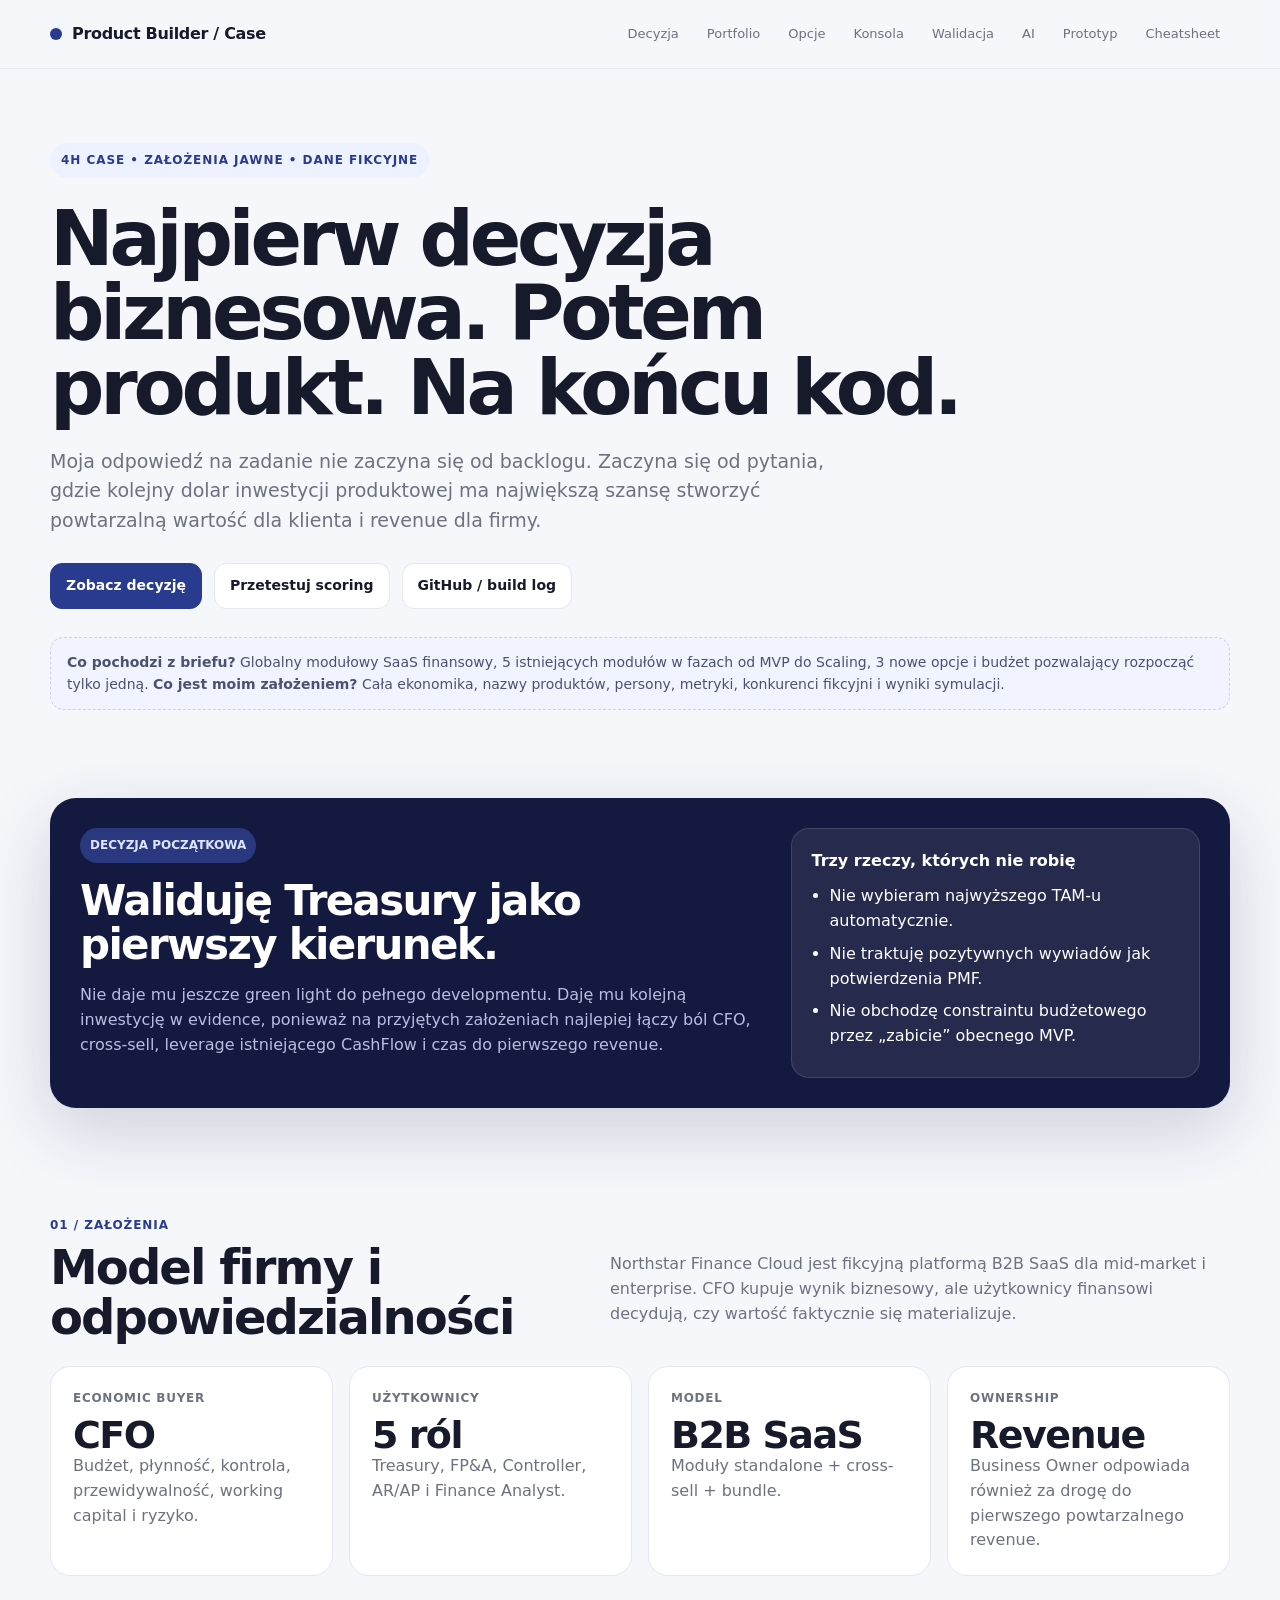
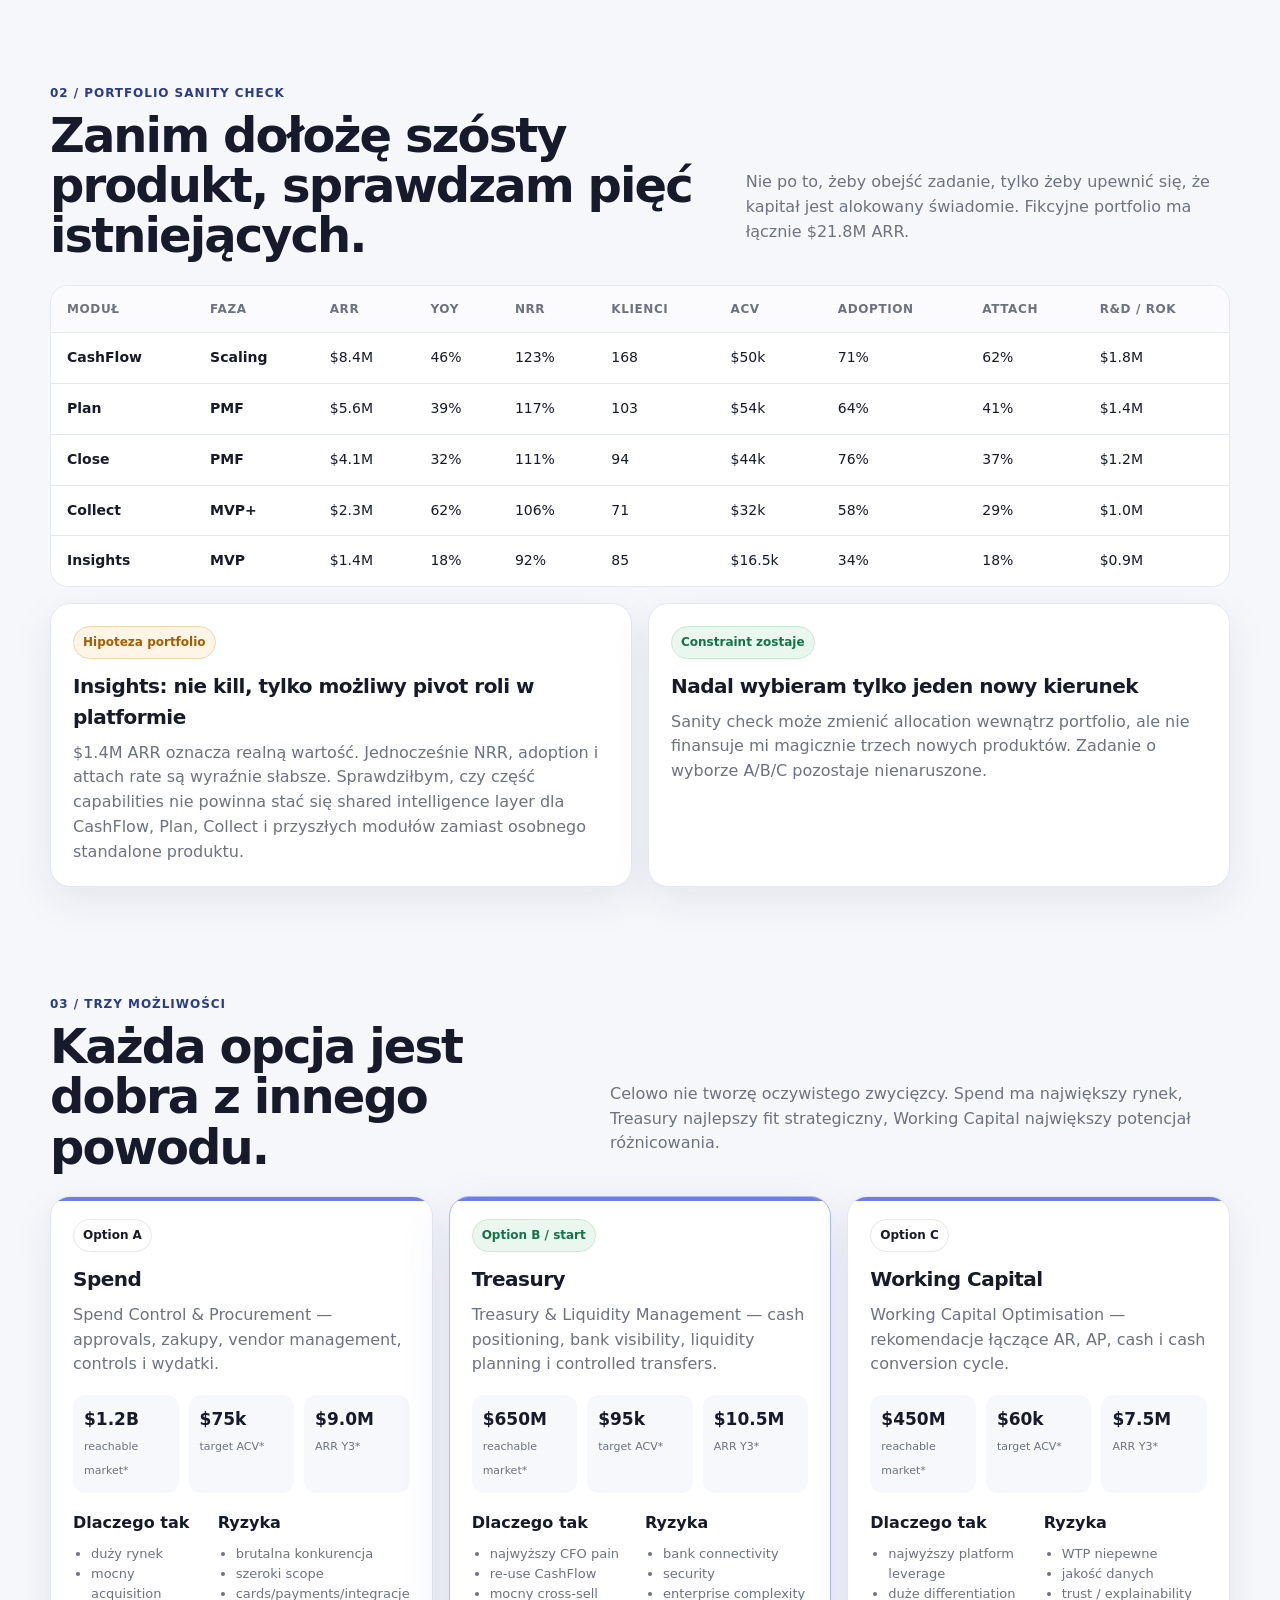
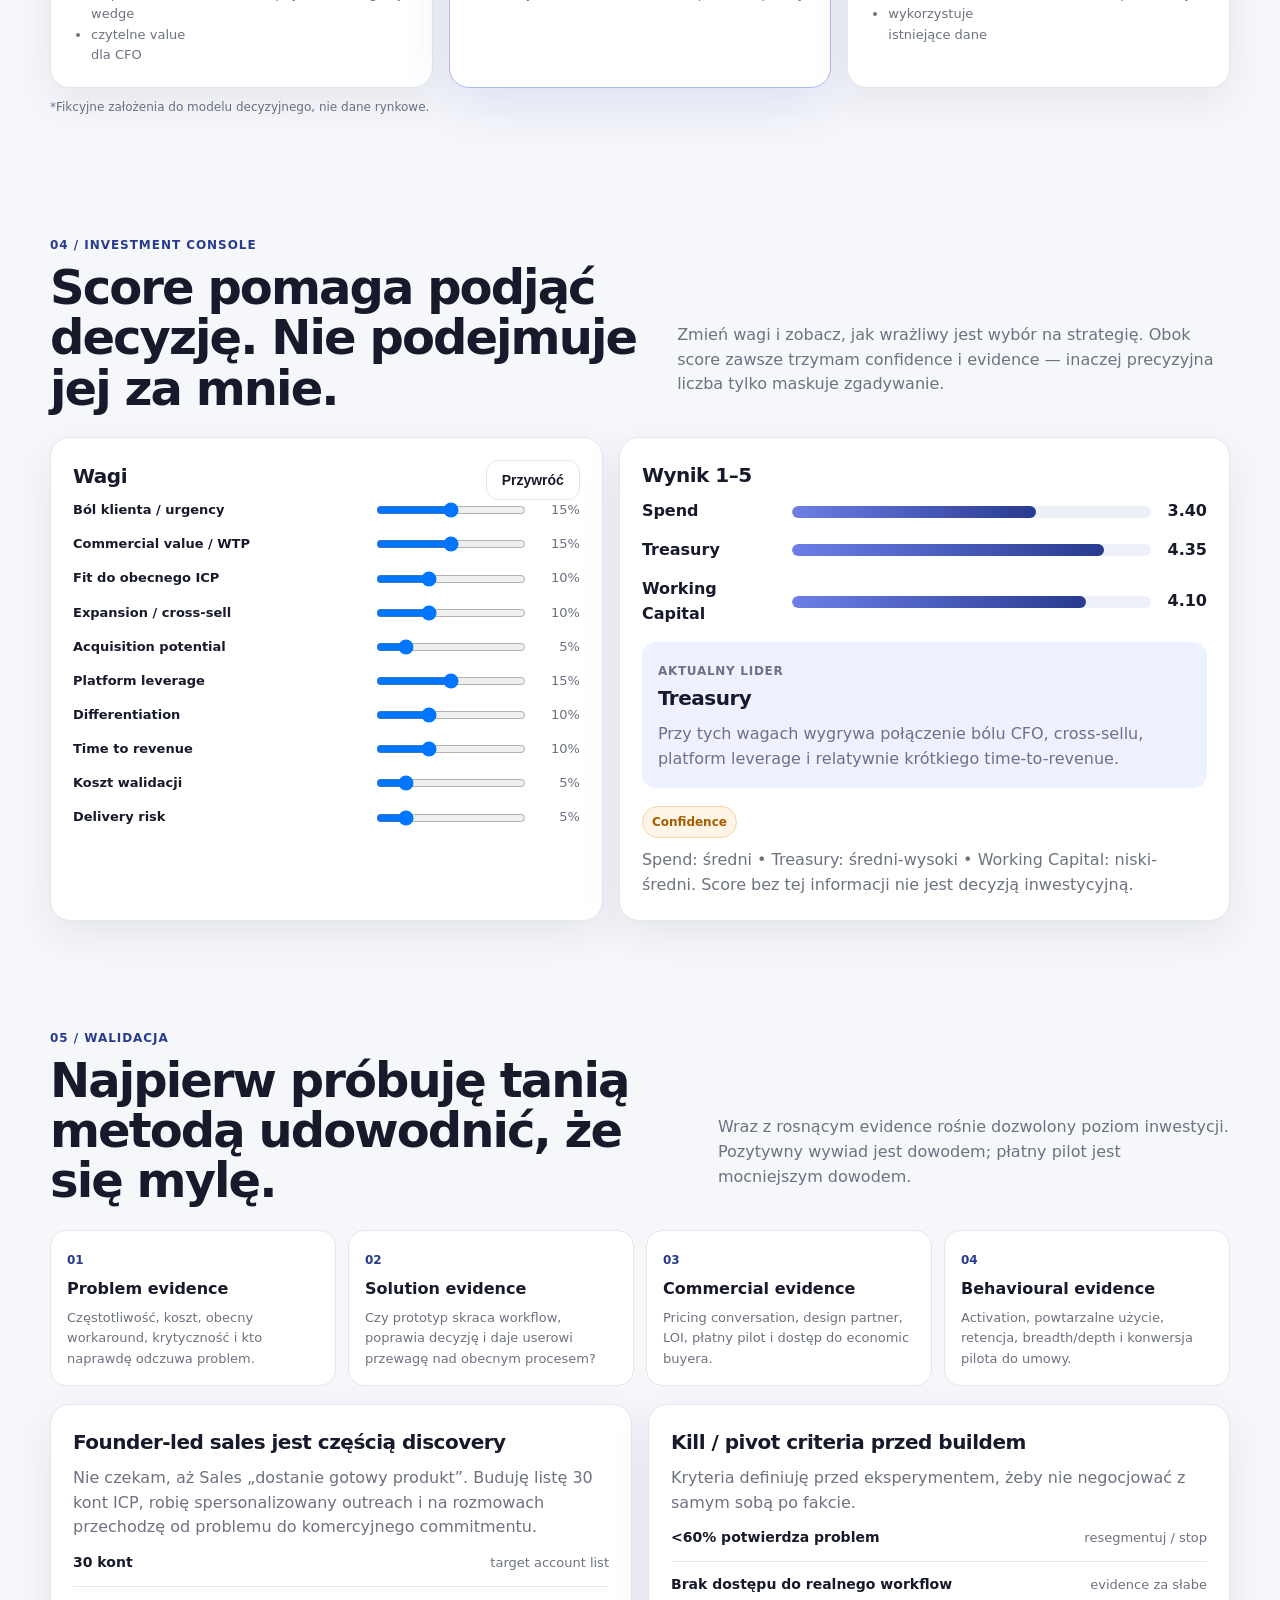
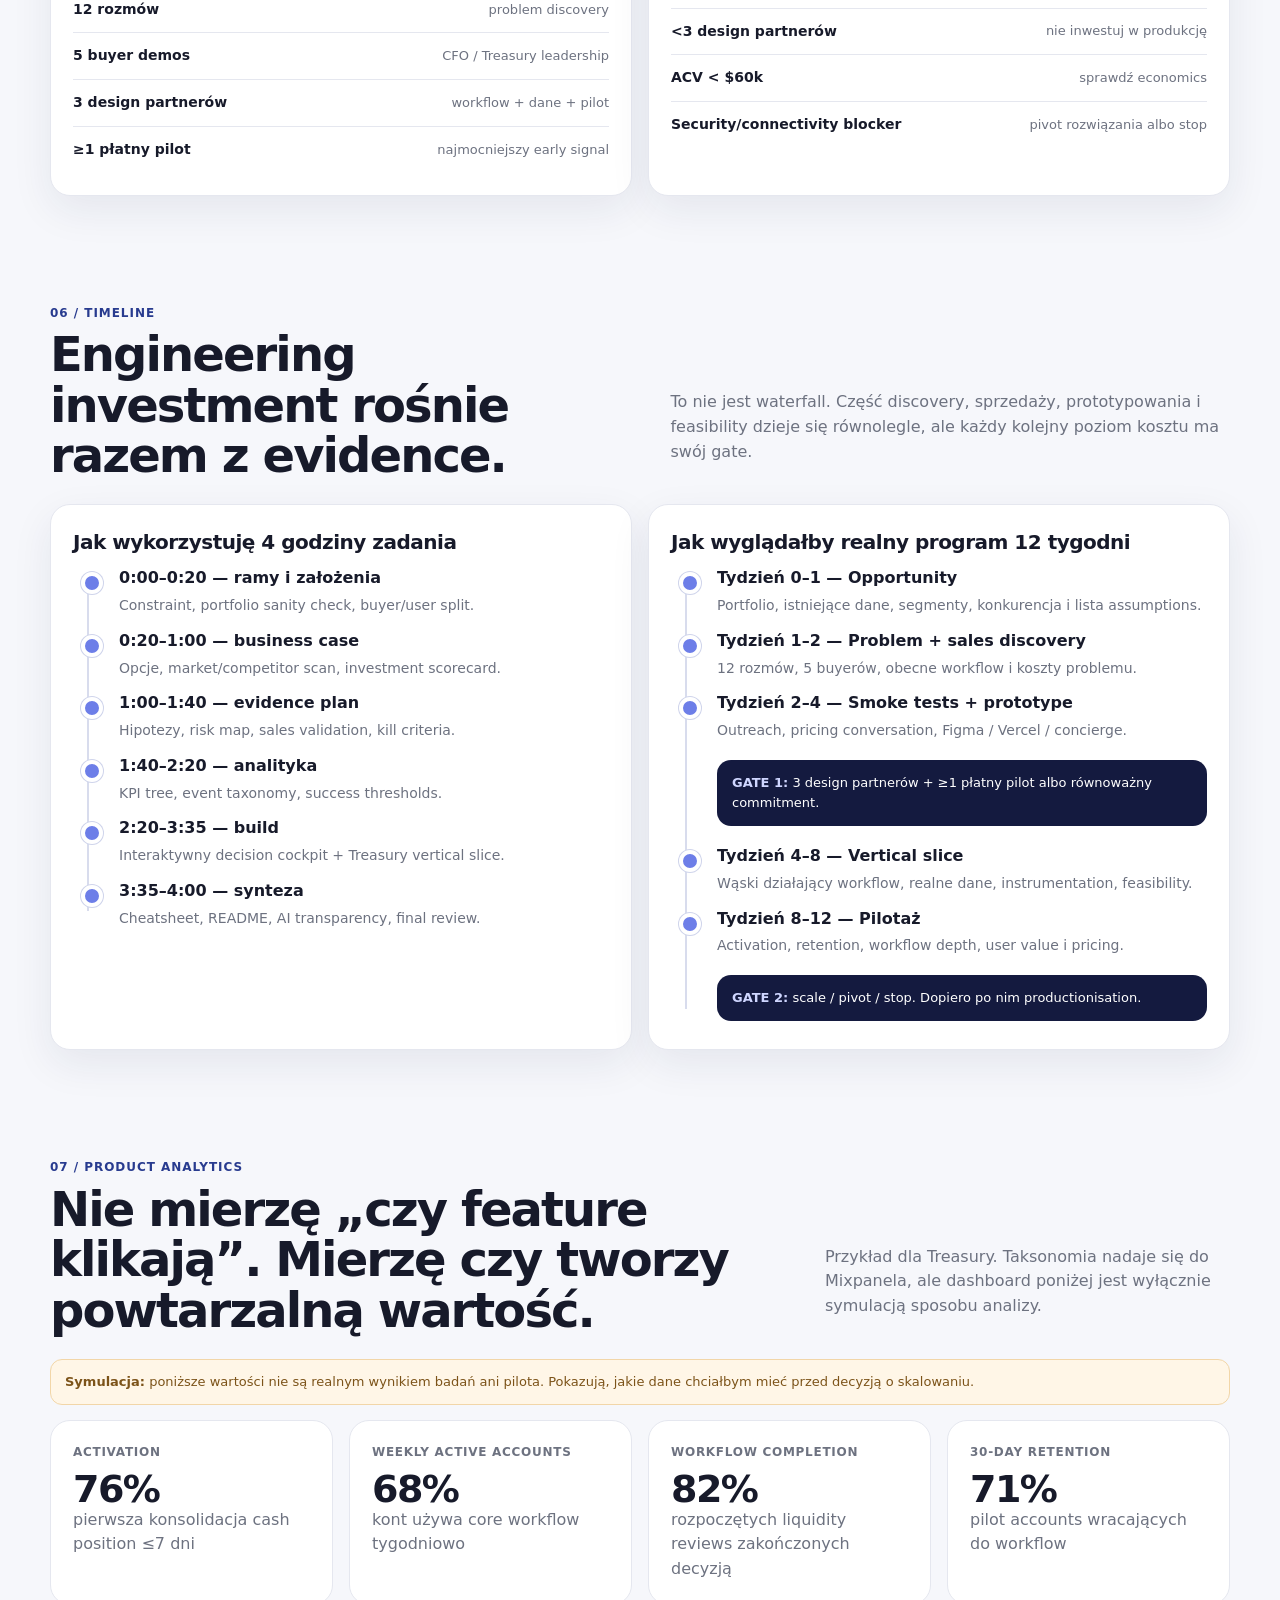
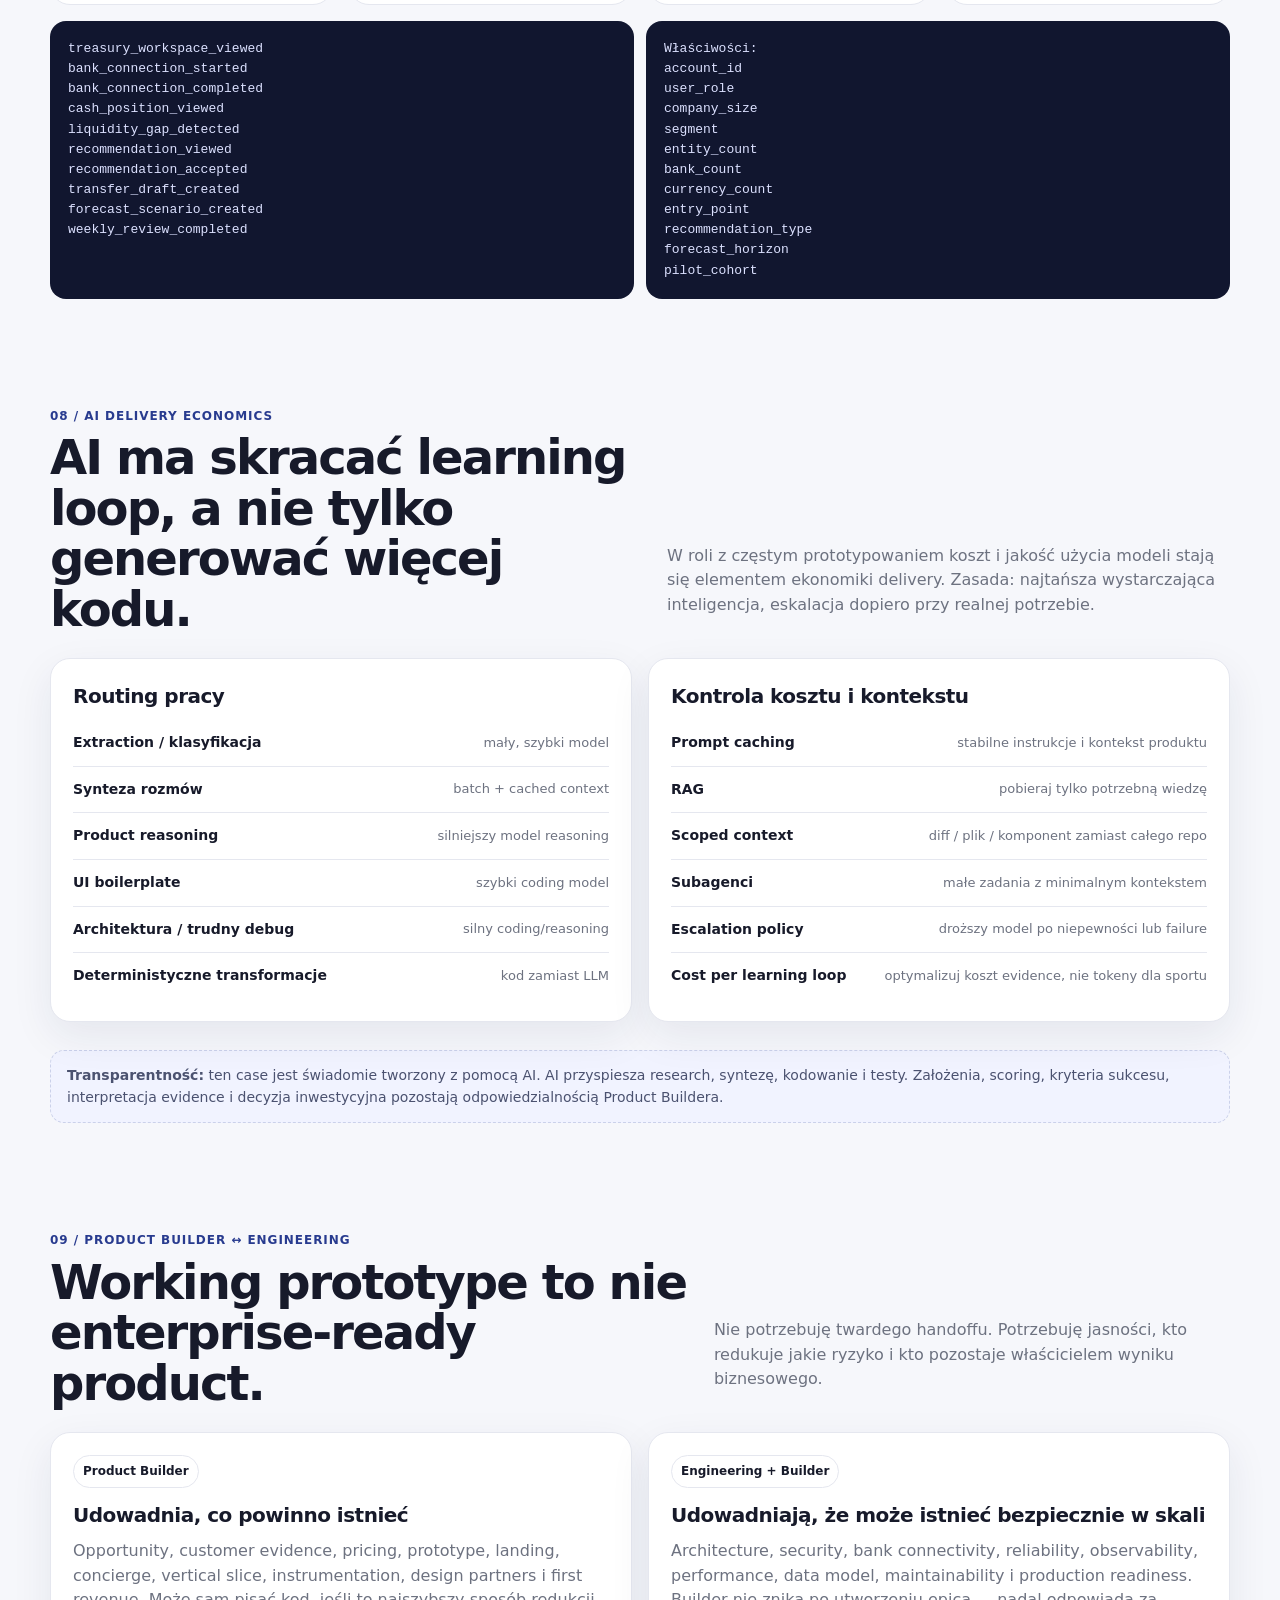
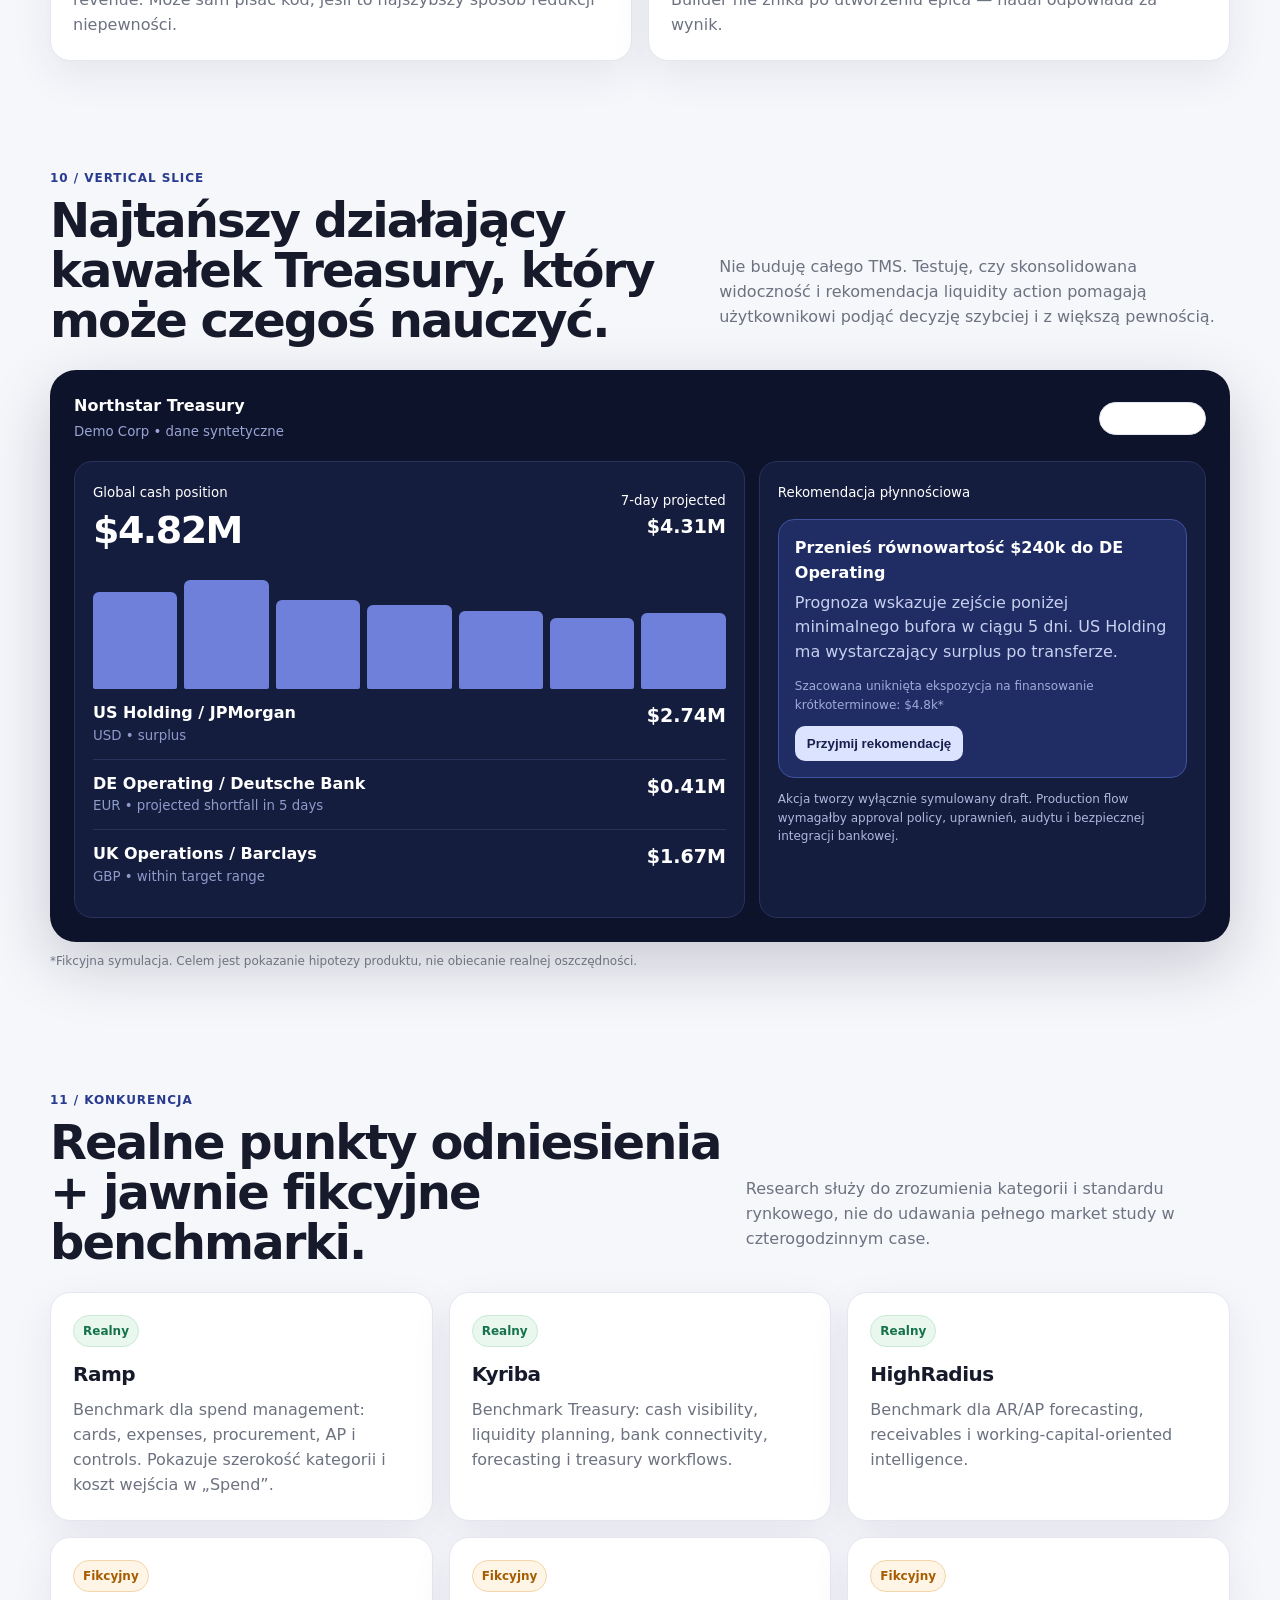
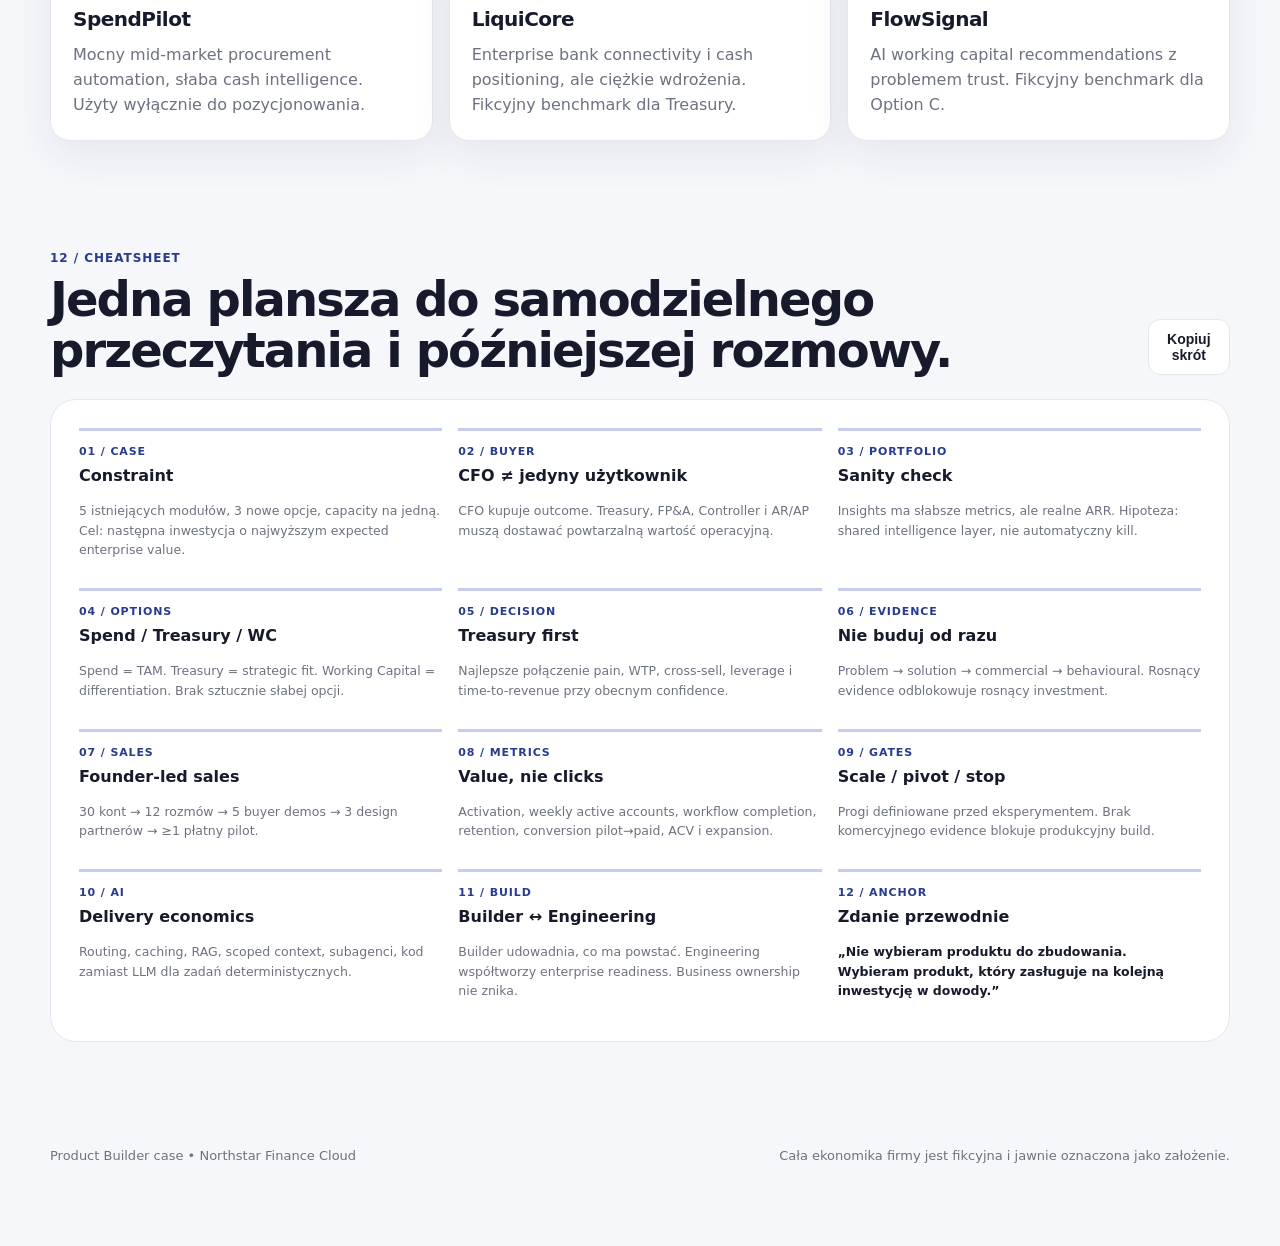
==== index.html @ b8fbac3d "feat: opublikuj interaktywny case Product Builder" ====
<!doctype html>
<html lang="pl">
<head>
  <meta charset="utf-8"/>
  <meta name="viewport" content="width=device-width,initial-scale=1"/>
  <meta name="robots" content="noindex,nofollow"/>
  <title>Product Builder — decyzja inwestycyjna</title>
  <meta name="description" content="Interaktywny case Product Builder: portfolio, wybór kierunku, walidacja, founder-led sales, analityka i AI delivery economics."/>
  <link rel="stylesheet" href="styles.css"/>
</head>
<body>
<header class="topbar"><div class="wrap"><div class="brand"><span class="brand-dot"></span>Product Builder / Case</div><nav><a href="#decyzja">Decyzja</a><a href="#portfolio">Portfolio</a><a href="#opcje">Opcje</a><a href="#konsola">Konsola</a><a href="#walidacja">Walidacja</a><a href="#ai">AI</a><a href="#prototyp">Prototyp</a><a href="#cheatsheet">Cheatsheet</a></nav></div></header>

<main>
<section class="hero"><div class="wrap">
  <span class="eyebrow">4h case • założenia jawne • dane fikcyjne</span>
  <h1>Najpierw decyzja biznesowa. Potem produkt. Na końcu kod.</h1>
  <p>Moja odpowiedź na zadanie nie zaczyna się od backlogu. Zaczyna się od pytania, gdzie kolejny dolar inwestycji produktowej ma największą szansę stworzyć powtarzalną wartość dla klienta i revenue dla firmy.</p>
  <div class="hero-actions"><a class="btn primary" href="#decyzja">Zobacz decyzję</a><a class="btn" href="#konsola">Przetestuj scoring</a><a class="btn" href="https://github.com/criussek/publink" target="_blank" rel="noreferrer">GitHub / build log</a></div>
  <div class="notice"><b>Co pochodzi z briefu?</b> Globalny modułowy SaaS finansowy, 5 istniejących modułów w fazach od MVP do Scaling, 3 nowe opcje i budżet pozwalający rozpocząć tylko jedną. <b>Co jest moim założeniem?</b> Cała ekonomika, nazwy produktów, persony, metryki, konkurenci fikcyjni i wyniki symulacji.</div>
</div></section>

<section id="decyzja" class="section"><div class="wrap">
  <div class="decision">
    <div><span class="decision-badge">DECYZJA POCZĄTKOWA</span><h2>Waliduję Treasury jako pierwszy kierunek.</h2><p class="muted">Nie daje mu jeszcze green light do pełnego developmentu. Daję mu kolejną inwestycję w evidence, ponieważ na przyjętych założeniach najlepiej łączy ból CFO, cross-sell, leverage istniejącego CashFlow i czas do pierwszego revenue.</p></div>
    <div class="decision-side"><b>Trzy rzeczy, których nie robię</b><ul><li>Nie wybieram najwyższego TAM-u automatycznie.</li><li>Nie traktuję pozytywnych wywiadów jak potwierdzenia PMF.</li><li>Nie obchodzę constraintu budżetowego przez „zabicie” obecnego MVP.</li></ul></div>
  </div>
</div></section>

<section id="zalozenia" class="section"><div class="wrap">
  <div class="section-head"><div><div class="section-kicker">01 / Założenia</div><h2>Model firmy i odpowiedzialności</h2></div><p class="section-intro">Northstar Finance Cloud jest fikcyjną platformą B2B SaaS dla mid-market i enterprise. CFO kupuje wynik biznesowy, ale użytkownicy finansowi decydują, czy wartość faktycznie się materializuje.</p></div>
  <div class="grid four">
    <div class="card flat"><div class="metric-label">Economic buyer</div><div class="big-number">CFO</div><p>Budżet, płynność, kontrola, przewidywalność, working capital i ryzyko.</p></div>
    <div class="card flat"><div class="metric-label">Użytkownicy</div><div class="big-number">5 ról</div><p>Treasury, FP&A, Controller, AR/AP i Finance Analyst.</p></div>
    <div class="card flat"><div class="metric-label">Model</div><div class="big-number">B2B SaaS</div><p>Moduły standalone + cross-sell + bundle.</p></div>
    <div class="card flat"><div class="metric-label">Ownership</div><div class="big-number">Revenue</div><p>Business Owner odpowiada również za drogę do pierwszego powtarzalnego revenue.</p></div>
  </div>
</div></section>

<section id="portfolio" class="section"><div class="wrap">
  <div class="section-head"><div><div class="section-kicker">02 / Portfolio sanity check</div><h2>Zanim dołożę szósty produkt, sprawdzam pięć istniejących.</h2></div><p class="section-intro">Nie po to, żeby obejść zadanie, tylko żeby upewnić się, że kapitał jest alokowany świadomie. Fikcyjne portfolio ma łącznie $21.8M ARR.</p></div>
  <div class="table-wrap"><table><thead><tr><th>Moduł</th><th>Faza</th><th>ARR</th><th>YoY</th><th>NRR</th><th>Klienci</th><th>ACV</th><th>Adoption</th><th>Attach</th><th>R&D / rok</th></tr></thead><tbody>
    <tr><td><b>CashFlow</b></td><td class="stage">Scaling</td><td>$8.4M</td><td>46%</td><td>123%</td><td>168</td><td>$50k</td><td>71%</td><td>62%</td><td>$1.8M</td></tr>
    <tr><td><b>Plan</b></td><td class="stage">PMF</td><td>$5.6M</td><td>39%</td><td>117%</td><td>103</td><td>$54k</td><td>64%</td><td>41%</td><td>$1.4M</td></tr>
    <tr><td><b>Close</b></td><td class="stage">PMF</td><td>$4.1M</td><td>32%</td><td>111%</td><td>94</td><td>$44k</td><td>76%</td><td>37%</td><td>$1.2M</td></tr>
    <tr><td><b>Collect</b></td><td class="stage">MVP+</td><td>$2.3M</td><td>62%</td><td>106%</td><td>71</td><td>$32k</td><td>58%</td><td>29%</td><td>$1.0M</td></tr>
    <tr><td><b>Insights</b></td><td class="stage">MVP</td><td>$1.4M</td><td>18%</td><td>92%</td><td>85</td><td>$16.5k</td><td>34%</td><td>18%</td><td>$0.9M</td></tr>
  </tbody></table></div>
  <div class="grid two" style="margin-top:16px"><div class="card"><span class="pill warn">Hipoteza portfolio</span><h3 style="margin-top:12px">Insights: nie kill, tylko możliwy pivot roli w platformie</h3><p>$1.4M ARR oznacza realną wartość. Jednocześnie NRR, adoption i attach rate są wyraźnie słabsze. Sprawdziłbym, czy część capabilities nie powinna stać się shared intelligence layer dla CashFlow, Plan, Collect i przyszłych modułów zamiast osobnego standalone produktu.</p></div><div class="card"><span class="pill ok">Constraint zostaje</span><h3 style="margin-top:12px">Nadal wybieram tylko jeden nowy kierunek</h3><p>Sanity check może zmienić allocation wewnątrz portfolio, ale nie finansuje mi magicznie trzech nowych produktów. Zadanie o wyborze A/B/C pozostaje nienaruszone.</p></div></div>
</div></section>

<section id="opcje" class="section"><div class="wrap">
  <div class="section-head"><div><div class="section-kicker">03 / Trzy możliwości</div><h2>Każda opcja jest dobra z innego powodu.</h2></div><p class="section-intro">Celowo nie tworzę oczywistego zwycięzcy. Spend ma największy rynek, Treasury najlepszy fit strategiczny, Working Capital największy potencjał różnicowania.</p></div>
  <div class="grid three">
    <article class="card option-card"><span class="pill">Option A</span><h3 style="margin-top:12px">Spend</h3><p>Spend Control & Procurement — approvals, zakupy, vendor management, controls i wydatki.</p><div class="option-meta"><div><b>$1.2B</b><span>reachable market*</span></div><div><b>$75k</b><span>target ACV*</span></div><div><b>$9.0M</b><span>ARR Y3*</span></div></div><div class="proscons"><div><b>Dlaczego tak</b><ul><li>duży rynek</li><li>mocny acquisition wedge</li><li>czytelne value dla CFO</li></ul></div><div><b>Ryzyka</b><ul><li>brutalna konkurencja</li><li>szeroki scope</li><li>cards/payments/integracje</li></ul></div></div></article>
    <article class="card option-card selected"><span class="pill ok">Option B / start</span><h3 style="margin-top:12px">Treasury</h3><p>Treasury & Liquidity Management — cash positioning, bank visibility, liquidity planning i controlled transfers.</p><div class="option-meta"><div><b>$650M</b><span>reachable market*</span></div><div><b>$95k</b><span>target ACV*</span></div><div><b>$10.5M</b><span>ARR Y3*</span></div></div><div class="proscons"><div><b>Dlaczego tak</b><ul><li>najwyższy CFO pain</li><li>re-use CashFlow</li><li>mocny cross-sell</li></ul></div><div><b>Ryzyka</b><ul><li>bank connectivity</li><li>security</li><li>enterprise complexity</li></ul></div></div></article>
    <article class="card option-card"><span class="pill">Option C</span><h3 style="margin-top:12px">Working Capital</h3><p>Working Capital Optimisation — rekomendacje łączące AR, AP, cash i cash conversion cycle.</p><div class="option-meta"><div><b>$450M</b><span>reachable market*</span></div><div><b>$60k</b><span>target ACV*</span></div><div><b>$7.5M</b><span>ARR Y3*</span></div></div><div class="proscons"><div><b>Dlaczego tak</b><ul><li>najwyższy platform leverage</li><li>duże differentiation</li><li>wykorzystuje istniejące dane</li></ul></div><div><b>Ryzyka</b><ul><li>WTP niepewne</li><li>jakość danych</li><li>trust / explainability</li></ul></div></div></article>
  </div><p class="tiny" style="margin-top:10px">*Fikcyjne założenia do modelu decyzyjnego, nie dane rynkowe.</p>
</div></section>

<section id="konsola" class="section"><div class="wrap">
  <div class="section-head"><div><div class="section-kicker">04 / Investment Console</div><h2>Score pomaga podjąć decyzję. Nie podejmuje jej za mnie.</h2></div><p class="section-intro">Zmień wagi i zobacz, jak wrażliwy jest wybór na strategię. Obok score zawsze trzymam confidence i evidence — inaczej precyzyjna liczba tylko maskuje zgadywanie.</p></div>
  <div class="console">
    <div class="card"><div class="split"><h3>Wagi</h3><button class="btn" id="reset-weights">Przywróć</button></div><div class="weights">
      <div class="weight-row"><label>Ból klienta / urgency</label><input data-weight="pain" type="range" min="0" max="30" value="15"><span class="weight-value" data-value="pain">15%</span></div>
      <div class="weight-row"><label>Commercial value / WTP</label><input data-weight="commercial" type="range" min="0" max="30" value="15"><span class="weight-value" data-value="commercial">15%</span></div>
      <div class="weight-row"><label>Fit do obecnego ICP</label><input data-weight="icp" type="range" min="0" max="30" value="10"><span class="weight-value" data-value="icp">10%</span></div>
      <div class="weight-row"><label>Expansion / cross-sell</label><input data-weight="expansion" type="range" min="0" max="30" value="10"><span class="weight-value" data-value="expansion">10%</span></div>
      <div class="weight-row"><label>Acquisition potential</label><input data-weight="acquisition" type="range" min="0" max="30" value="5"><span class="weight-value" data-value="acquisition">5%</span></div>
      <div class="weight-row"><label>Platform leverage</label><input data-weight="leverage" type="range" min="0" max="30" value="15"><span class="weight-value" data-value="leverage">15%</span></div>
      <div class="weight-row"><label>Differentiation</label><input data-weight="differentiation" type="range" min="0" max="30" value="10"><span class="weight-value" data-value="differentiation">10%</span></div>
      <div class="weight-row"><label>Time to revenue</label><input data-weight="revenue" type="range" min="0" max="30" value="10"><span class="weight-value" data-value="revenue">10%</span></div>
      <div class="weight-row"><label>Koszt walidacji</label><input data-weight="validation" type="range" min="0" max="30" value="5"><span class="weight-value" data-value="validation">5%</span></div>
      <div class="weight-row"><label>Delivery risk</label><input data-weight="risk" type="range" min="0" max="30" value="5"><span class="weight-value" data-value="risk">5%</span></div>
    </div></div>
    <div class="card"><h3>Wynik 1–5</h3><div class="score-list"><div class="score-row"><b>Spend</b><div class="bar"><span data-score-bar="spend"></span></div><strong data-score-label="spend">0.00</strong></div><div class="score-row"><b>Treasury</b><div class="bar"><span data-score-bar="treasury"></span></div><strong data-score-label="treasury">0.00</strong></div><div class="score-row"><b>Working Capital</b><div class="bar"><span data-score-bar="working"></span></div><strong data-score-label="working">0.00</strong></div></div><div class="winner"><span class="metric-label">Aktualny lider</span><h3 id="winner-name">Treasury</h3><p id="winner-expl"></p></div><div style="margin-top:18px"><span class="pill warn">Confidence</span><p style="margin-top:10px">Spend: średni • Treasury: średni-wysoki • Working Capital: niski-średni. Score bez tej informacji nie jest decyzją inwestycyjną.</p></div></div>
  </div>
</div></section>

<section id="walidacja" class="section"><div class="wrap">
  <div class="section-head"><div><div class="section-kicker">05 / Walidacja</div><h2>Najpierw próbuję tanią metodą udowodnić, że się mylę.</h2></div><p class="section-intro">Wraz z rosnącym evidence rośnie dozwolony poziom inwestycji. Pozytywny wywiad jest dowodem; płatny pilot jest mocniejszym dowodem.</p></div>
  <div class="ladder"><div class="step"><span class="n">01</span><h4>Problem evidence</h4><p>Częstotliwość, koszt, obecny workaround, krytyczność i kto naprawdę odczuwa problem.</p></div><div class="step"><span class="n">02</span><h4>Solution evidence</h4><p>Czy prototyp skraca workflow, poprawia decyzję i daje userowi przewagę nad obecnym procesem?</p></div><div class="step"><span class="n">03</span><h4>Commercial evidence</h4><p>Pricing conversation, design partner, LOI, płatny pilot i dostęp do economic buyera.</p></div><div class="step"><span class="n">04</span><h4>Behavioural evidence</h4><p>Activation, powtarzalne użycie, retencja, breadth/depth i konwersja pilota do umowy.</p></div></div>
  <div class="grid two" style="margin-top:18px">
    <div class="card"><h3>Founder-led sales jest częścią discovery</h3><p>Nie czekam, aż Sales „dostanie gotowy produkt”. Buduję listę 30 kont ICP, robię spersonalizowany outreach i na rozmowach przechodzę od problemu do komercyjnego commitmentu.</p><div class="rule"><b>30 kont</b><span>target account list</span></div><div class="rule"><b>12 rozmów</b><span>problem discovery</span></div><div class="rule"><b>5 buyer demos</b><span>CFO / Treasury leadership</span></div><div class="rule"><b>3 design partnerów</b><span>workflow + dane + pilot</span></div><div class="rule"><b>≥1 płatny pilot</b><span>najmocniejszy early signal</span></div></div>
    <div class="card"><h3>Kill / pivot criteria przed buildem</h3><p>Kryteria definiuję przed eksperymentem, żeby nie negocjować z samym sobą po fakcie.</p><div class="rule"><b>&lt;60% potwierdza problem</b><span>resegmentuj / stop</span></div><div class="rule"><b>Brak dostępu do realnego workflow</b><span>evidence za słabe</span></div><div class="rule"><b>&lt;3 design partnerów</b><span>nie inwestuj w produkcję</span></div><div class="rule"><b>ACV &lt; $60k</b><span>sprawdź economics</span></div><div class="rule"><b>Security/connectivity blocker</b><span>pivot rozwiązania albo stop</span></div></div>
  </div>
</div></section>

<section id="timeline" class="section"><div class="wrap">
  <div class="section-head"><div><div class="section-kicker">06 / Timeline</div><h2>Engineering investment rośnie razem z evidence.</h2></div><p class="section-intro">To nie jest waterfall. Część discovery, sprzedaży, prototypowania i feasibility dzieje się równolegle, ale każdy kolejny poziom kosztu ma swój gate.</p></div>
  <div class="grid two"><div class="card"><h3>Jak wykorzystuję 4 godziny zadania</h3><div class="timeline"><div class="timeline-item"><h4>0:00–0:20 — ramy i założenia</h4><p>Constraint, portfolio sanity check, buyer/user split.</p></div><div class="timeline-item"><h4>0:20–1:00 — business case</h4><p>Opcje, market/competitor scan, investment scorecard.</p></div><div class="timeline-item"><h4>1:00–1:40 — evidence plan</h4><p>Hipotezy, risk map, sales validation, kill criteria.</p></div><div class="timeline-item"><h4>1:40–2:20 — analityka</h4><p>KPI tree, event taxonomy, success thresholds.</p></div><div class="timeline-item"><h4>2:20–3:35 — build</h4><p>Interaktywny decision cockpit + Treasury vertical slice.</p></div><div class="timeline-item"><h4>3:35–4:00 — synteza</h4><p>Cheatsheet, README, AI transparency, final review.</p></div></div></div>
  <div class="card"><h3>Jak wyglądałby realny program 12 tygodni</h3><div class="timeline"><div class="timeline-item"><h4>Tydzień 0–1 — Opportunity</h4><p>Portfolio, istniejące dane, segmenty, konkurencja i lista assumptions.</p></div><div class="timeline-item"><h4>Tydzień 1–2 — Problem + sales discovery</h4><p>12 rozmów, 5 buyerów, obecne workflow i koszty problemu.</p></div><div class="timeline-item"><h4>Tydzień 2–4 — Smoke tests + prototype</h4><p>Outreach, pricing conversation, Figma / Vercel / concierge.</p></div><div class="gate"><b>GATE 1:</b> 3 design partnerów + ≥1 płatny pilot albo równoważny commitment.</div><div class="timeline-item"><h4>Tydzień 4–8 — Vertical slice</h4><p>Wąski działający workflow, realne dane, instrumentation, feasibility.</p></div><div class="timeline-item"><h4>Tydzień 8–12 — Pilotaż</h4><p>Activation, retention, workflow depth, user value i pricing.</p></div><div class="gate"><b>GATE 2:</b> scale / pivot / stop. Dopiero po nim productionisation.</div></div></div></div>
</div></section>

<section id="analityka" class="section"><div class="wrap">
  <div class="section-head"><div><div class="section-kicker">07 / Product analytics</div><h2>Nie mierzę „czy feature klikają”. Mierzę czy tworzy powtarzalną wartość.</h2></div><p class="section-intro">Przykład dla Treasury. Taksonomia nadaje się do Mixpanela, ale dashboard poniżej jest wyłącznie symulacją sposobu analizy.</p></div>
  <div class="sim-banner"><b>Symulacja:</b> poniższe wartości nie są realnym wynikiem badań ani pilota. Pokazują, jakie dane chciałbym mieć przed decyzją o skalowaniu.</div>
  <div class="grid four"><div class="card flat"><div class="metric-label">Activation</div><div class="big-number">76%</div><p>pierwsza konsolidacja cash position ≤7 dni</p></div><div class="card flat"><div class="metric-label">Weekly active accounts</div><div class="big-number">68%</div><p>kont używa core workflow tygodniowo</p></div><div class="card flat"><div class="metric-label">Workflow completion</div><div class="big-number">82%</div><p>rozpoczętych liquidity reviews zakończonych decyzją</p></div><div class="card flat"><div class="metric-label">30-day retention</div><div class="big-number">71%</div><p>pilot accounts wracających do workflow</p></div></div>
  <div class="events" style="margin-top:16px"><div class="codebox">treasury_workspace_viewed
bank_connection_started
bank_connection_completed
cash_position_viewed
liquidity_gap_detected
recommendation_viewed
recommendation_accepted
transfer_draft_created
forecast_scenario_created
weekly_review_completed</div><div class="codebox">Właściwości:
account_id
user_role
company_size
segment
entity_count
bank_count
currency_count
entry_point
recommendation_type
forecast_horizon
pilot_cohort</div></div>
</div></section>

<section id="ai" class="section"><div class="wrap">
  <div class="section-head"><div><div class="section-kicker">08 / AI Delivery Economics</div><h2>AI ma skracać learning loop, a nie tylko generować więcej kodu.</h2></div><p class="section-intro">W roli z częstym prototypowaniem koszt i jakość użycia modeli stają się elementem ekonomiki delivery. Zasada: najtańsza wystarczająca inteligencja, eskalacja dopiero przy realnej potrzebie.</p></div>
  <div class="ai-grid"><div class="card"><h3>Routing pracy</h3><div class="rule"><b>Extraction / klasyfikacja</b><span>mały, szybki model</span></div><div class="rule"><b>Synteza rozmów</b><span>batch + cached context</span></div><div class="rule"><b>Product reasoning</b><span>silniejszy model reasoning</span></div><div class="rule"><b>UI boilerplate</b><span>szybki coding model</span></div><div class="rule"><b>Architektura / trudny debug</b><span>silny coding/reasoning</span></div><div class="rule"><b>Deterministyczne transformacje</b><span>kod zamiast LLM</span></div></div>
  <div class="card"><h3>Kontrola kosztu i kontekstu</h3><div class="rule"><b>Prompt caching</b><span>stabilne instrukcje i kontekst produktu</span></div><div class="rule"><b>RAG</b><span>pobieraj tylko potrzebną wiedzę</span></div><div class="rule"><b>Scoped context</b><span>diff / plik / komponent zamiast całego repo</span></div><div class="rule"><b>Subagenci</b><span>małe zadania z minimalnym kontekstem</span></div><div class="rule"><b>Escalation policy</b><span>droższy model po niepewności lub failure</span></div><div class="rule"><b>Cost per learning loop</b><span>optymalizuj koszt evidence, nie tokeny dla sportu</span></div></div></div>
  <div class="notice"><b>Transparentność:</b> ten case jest świadomie tworzony z pomocą AI. AI przyspiesza research, syntezę, kodowanie i testy. Założenia, scoring, kryteria sukcesu, interpretacja evidence i decyzja inwestycyjna pozostają odpowiedzialnością Product Buildera.</div>
</div></section>

<section id="granica" class="section"><div class="wrap"><div class="section-head"><div><div class="section-kicker">09 / Product Builder ↔ Engineering</div><h2>Working prototype to nie enterprise-ready product.</h2></div><p class="section-intro">Nie potrzebuję twardego handoffu. Potrzebuję jasności, kto redukuje jakie ryzyko i kto pozostaje właścicielem wyniku biznesowego.</p></div><div class="grid two"><div class="card"><span class="pill">Product Builder</span><h3 style="margin-top:12px">Udowadnia, co powinno istnieć</h3><p>Opportunity, customer evidence, pricing, prototype, landing, concierge, vertical slice, instrumentation, design partners i first revenue. Może sam pisać kod, jeśli to najszybszy sposób redukcji niepewności.</p></div><div class="card"><span class="pill">Engineering + Builder</span><h3 style="margin-top:12px">Udowadniają, że może istnieć bezpiecznie w skali</h3><p>Architecture, security, bank connectivity, reliability, observability, performance, data model, maintainability i production readiness. Builder nie znika po utworzeniu epica — nadal odpowiada za wynik.</p></div></div></div></section>

<section id="prototyp" class="section"><div class="wrap">
  <div class="section-head"><div><div class="section-kicker">10 / Vertical slice</div><h2>Najtańszy działający kawałek Treasury, który może czegoś nauczyć.</h2></div><p class="section-intro">Nie buduję całego TMS. Testuję, czy skonsolidowana widoczność i rekomendacja liquidity action pomagają użytkownikowi podjąć decyzję szybciej i z większą pewnością.</p></div>
  <div class="prototype"><div class="proto-top"><div><b>Northstar Treasury</b><br><small>Demo Corp • dane syntetyczne</small></div><span class="pill">Vertical slice</span></div><div class="proto-grid"><div class="proto-panel"><div class="split"><div><small>Global cash position</small><div class="big-number" style="margin-top:6px">$4.82M</div></div><div style="text-align:right"><small>7-day projected</small><div class="cash">$4.31M</div></div></div><div class="mini-chart" aria-label="syntetyczny wykres cash position"><span style="height:78%"></span><span style="height:88%"></span><span style="height:72%"></span><span style="height:68%"></span><span style="height:63%"></span><span style="height:57%"></span><span style="height:61%"></span></div><div class="bank-row"><div><b>US Holding / JPMorgan</b><small>USD • surplus</small></div><div class="cash">$2.74M</div></div><div class="bank-row"><div><b>DE Operating / Deutsche Bank</b><small>EUR • projected shortfall in 5 days</small></div><div class="cash">$0.41M</div></div><div class="bank-row"><div><b>UK Operations / Barclays</b><small>GBP • within target range</small></div><div class="cash">$1.67M</div></div></div><div class="proto-panel"><small>Rekomendacja płynnościowa</small><div class="rec"><b>Przenieś równowartość $240k do DE Operating</b><p>Prognoza wskazuje zejście poniżej minimalnego bufora w ciągu 5 dni. US Holding ma wystarczający surplus po transferze.</p><div class="tiny" style="color:#9eabd9">Szacowana uniknięta ekspozycja na finansowanie krótkoterminowe: $4.8k*</div><button id="approve-transfer" class="proto-btn" style="margin-top:12px">Przyjmij rekomendację</button></div><p id="transfer-status" class="tiny" style="color:#aeb8df;margin-top:12px">Akcja tworzy wyłącznie symulowany draft. Production flow wymagałby approval policy, uprawnień, audytu i bezpiecznej integracji bankowej.</p></div></div></div>
  <p class="tiny" style="margin-top:10px">*Fikcyjna symulacja. Celem jest pokazanie hipotezy produktu, nie obiecanie realnej oszczędności.</p>
</div></section>

<section id="konkurencja" class="section"><div class="wrap"><div class="section-head"><div><div class="section-kicker">11 / Konkurencja</div><h2>Realne punkty odniesienia + jawnie fikcyjne benchmarki.</h2></div><p class="section-intro">Research służy do zrozumienia kategorii i standardu rynkowego, nie do udawania pełnego market study w czterogodzinnym case.</p></div><div class="grid three"><div class="card"><span class="pill ok">Realny</span><h3 style="margin-top:12px">Ramp</h3><p>Benchmark dla spend management: cards, expenses, procurement, AP i controls. Pokazuje szerokość kategorii i koszt wejścia w „Spend”.</p></div><div class="card"><span class="pill ok">Realny</span><h3 style="margin-top:12px">Kyriba</h3><p>Benchmark Treasury: cash visibility, liquidity planning, bank connectivity, forecasting i treasury workflows.</p></div><div class="card"><span class="pill ok">Realny</span><h3 style="margin-top:12px">HighRadius</h3><p>Benchmark dla AR/AP forecasting, receivables i working-capital-oriented intelligence.</p></div><div class="card"><span class="pill warn">Fikcyjny</span><h3 style="margin-top:12px">SpendPilot</h3><p>Mocny mid-market procurement automation, słaba cash intelligence. Użyty wyłącznie do pozycjonowania.</p></div><div class="card"><span class="pill warn">Fikcyjny</span><h3 style="margin-top:12px">LiquiCore</h3><p>Enterprise bank connectivity i cash positioning, ale ciężkie wdrożenia. Fikcyjny benchmark dla Treasury.</p></div><div class="card"><span class="pill warn">Fikcyjny</span><h3 style="margin-top:12px">FlowSignal</h3><p>AI working capital recommendations z problemem trust. Fikcyjny benchmark dla Option C.</p></div></div></div></section>

<section id="cheatsheet" class="section"><div class="wrap">
  <div class="section-head"><div><div class="section-kicker">12 / Cheatsheet</div><h2>Jedna plansza do samodzielnego przeczytania i późniejszej rozmowy.</h2></div><button class="btn" id="copy-cheat">Kopiuj skrót</button></div>
  <div class="cheat"><div class="cheat-grid">
    <div class="cheat-block"><div class="num">01 / CASE</div><h4>Constraint</h4><p>5 istniejących modułów, 3 nowe opcje, capacity na jedną. Cel: następna inwestycja o najwyższym expected enterprise value.</p></div>
    <div class="cheat-block"><div class="num">02 / BUYER</div><h4>CFO ≠ jedyny użytkownik</h4><p>CFO kupuje outcome. Treasury, FP&A, Controller i AR/AP muszą dostawać powtarzalną wartość operacyjną.</p></div>
    <div class="cheat-block"><div class="num">03 / PORTFOLIO</div><h4>Sanity check</h4><p>Insights ma słabsze metrics, ale realne ARR. Hipoteza: shared intelligence layer, nie automatyczny kill.</p></div>
    <div class="cheat-block"><div class="num">04 / OPTIONS</div><h4>Spend / Treasury / WC</h4><p>Spend = TAM. Treasury = strategic fit. Working Capital = differentiation. Brak sztucznie słabej opcji.</p></div>
    <div class="cheat-block"><div class="num">05 / DECISION</div><h4>Treasury first</h4><p>Najlepsze połączenie pain, WTP, cross-sell, leverage i time-to-revenue przy obecnym confidence.</p></div>
    <div class="cheat-block"><div class="num">06 / EVIDENCE</div><h4>Nie buduj od razu</h4><p>Problem → solution → commercial → behavioural. Rosnący evidence odblokowuje rosnący investment.</p></div>
    <div class="cheat-block"><div class="num">07 / SALES</div><h4>Founder-led sales</h4><p>30 kont → 12 rozmów → 5 buyer demos → 3 design partnerów → ≥1 płatny pilot.</p></div>
    <div class="cheat-block"><div class="num">08 / METRICS</div><h4>Value, nie clicks</h4><p>Activation, weekly active accounts, workflow completion, retention, conversion pilot→paid, ACV i expansion.</p></div>
    <div class="cheat-block"><div class="num">09 / GATES</div><h4>Scale / pivot / stop</h4><p>Progi definiowane przed eksperymentem. Brak komercyjnego evidence blokuje produkcyjny build.</p></div>
    <div class="cheat-block"><div class="num">10 / AI</div><h4>Delivery economics</h4><p>Routing, caching, RAG, scoped context, subagenci, kod zamiast LLM dla zadań deterministycznych.</p></div>
    <div class="cheat-block"><div class="num">11 / BUILD</div><h4>Builder ↔ Engineering</h4><p>Builder udowadnia, co ma powstać. Engineering współtworzy enterprise readiness. Business ownership nie znika.</p></div>
    <div class="cheat-block"><div class="num">12 / ANCHOR</div><h4>Zdanie przewodnie</h4><p class="anchor">„Nie wybieram produktu do zbudowania. Wybieram produkt, który zasługuje na kolejną inwestycję w dowody.”</p></div>
  </div></div>
</div></section>
</main>

<footer class="footer"><div class="wrap"><div class="split"><span>Product Builder case • Northstar Finance Cloud</span><span>Cała ekonomika firmy jest fikcyjna i jawnie oznaczona jako założenie.</span></div></div></footer>
<script src="app.js"></script>
</body></html>
---- styles.css ----
:root{--bg:#f6f7fb;--surface:#ffffff;--ink:#171a2a;--muted:#6d7280;--line:#e5e7ef;--accent:#283b8f;--accent2:#6d7ee8;--ok:#157347;--warn:#a65c00;--danger:#b33a3a;--soft:#eef1ff;--radius:20px;--shadow:0 14px 40px rgba(31,40,80,.08)}*{box-sizing:border-box}html{scroll-behavior:smooth}body{margin:0;background:var(--bg);color:var(--ink);font-family:Inter,ui-sans-serif,system-ui,-apple-system,BlinkMacSystemFont,"Segoe UI",sans-serif;line-height:1.55}.wrap{width:min(1180px,calc(100% - 40px));margin:0 auto}.topbar{position:sticky;top:0;z-index:20;background:rgba(246,247,251,.9);backdrop-filter:blur(14px);border-bottom:1px solid rgba(229,231,239,.9)}.topbar .wrap{display:flex;align-items:center;justify-content:space-between;height:68px;gap:20px}.brand{display:flex;align-items:center;gap:10px;font-weight:800;letter-spacing:-.02em}.brand-dot{width:12px;height:12px;border-radius:50%;background:var(--accent)}nav{display:flex;gap:8px;flex-wrap:wrap;justify-content:flex-end}nav a{font-size:13px;color:var(--muted);text-decoration:none;padding:8px 10px;border-radius:10px}nav a:hover{background:#fff;color:var(--ink)}.hero{padding:74px 0 34px}.eyebrow{display:inline-flex;gap:8px;align-items:center;font-size:12px;font-weight:800;letter-spacing:.08em;text-transform:uppercase;color:var(--accent);background:var(--soft);padding:8px 11px;border-radius:999px}.hero h1{font-size:clamp(42px,6vw,76px);line-height:.98;letter-spacing:-.055em;max-width:940px;margin:24px 0 22px}.hero p{font-size:19px;color:var(--muted);max-width:820px;margin:0}.hero-actions{display:flex;gap:12px;flex-wrap:wrap;margin-top:28px}.btn{display:inline-flex;align-items:center;justify-content:center;border:1px solid var(--line);border-radius:12px;padding:11px 15px;background:#fff;color:var(--ink);text-decoration:none;font-weight:700;font-size:14px;cursor:pointer}.btn.primary{background:var(--accent);border-color:var(--accent);color:#fff}.btn:hover{transform:translateY(-1px)}.notice{margin-top:28px;border:1px dashed #cbd1ea;background:#f1f3ff;color:#4b5270;padding:14px 16px;border-radius:14px;font-size:14px}.section{padding:54px 0}.section-head{display:flex;align-items:flex-end;justify-content:space-between;gap:24px;margin-bottom:24px}.section-kicker{font-size:12px;font-weight:800;color:var(--accent);text-transform:uppercase;letter-spacing:.08em}.section h2{font-size:clamp(30px,4vw,48px);line-height:1.05;letter-spacing:-.04em;margin:7px 0 0}.section-intro{max-width:620px;color:var(--muted);font-size:16px}.grid{display:grid;gap:16px}.grid.two{grid-template-columns:repeat(2,minmax(0,1fr))}.grid.three{grid-template-columns:repeat(3,minmax(0,1fr))}.grid.four{grid-template-columns:repeat(4,minmax(0,1fr))}.card{background:var(--surface);border:1px solid var(--line);border-radius:var(--radius);padding:22px;box-shadow:var(--shadow)}.card.flat{box-shadow:none}.card h3{font-size:20px;letter-spacing:-.025em;margin:0 0 8px}.card p{color:var(--muted);margin:0}.big-number{font-size:38px;line-height:1;font-weight:800;letter-spacing:-.04em}.metric-label{font-size:12px;color:var(--muted);text-transform:uppercase;letter-spacing:.06em;font-weight:700;margin-bottom:8px}.decision{background:#141a3f;color:#fff;border-radius:26px;padding:30px;display:grid;grid-template-columns:1.25fr .75fr;gap:28px;box-shadow:0 22px 70px rgba(26,31,73,.18)}.decision .muted{color:#b7bedf}.decision-badge{display:inline-flex;background:#2a397f;color:#dfe5ff;font-size:12px;font-weight:800;padding:8px 10px;border-radius:999px}.decision h2{font-size:42px;margin:16px 0 12px}.decision-side{background:rgba(255,255,255,.08);border:1px solid rgba(255,255,255,.12);border-radius:18px;padding:20px}.decision-side ul{padding-left:18px;margin:10px 0 0}.decision-side li{margin:8px 0}.pill{display:inline-flex;border:1px solid var(--line);border-radius:999px;padding:6px 9px;font-size:12px;font-weight:700;background:#fff}.pill.ok{background:#eaf7ef;border-color:#c8ead5;color:var(--ok)}.pill.warn{background:#fff5e7;border-color:#f3d6aa;color:var(--warn)}.pill.danger{background:#fff0f0;border-color:#efcccc;color:var(--danger)}.table-wrap{overflow:auto;background:#fff;border:1px solid var(--line);border-radius:18px}table{width:100%;border-collapse:collapse;min-width:850px}th,td{padding:14px 16px;border-bottom:1px solid var(--line);text-align:left;font-size:14px}th{font-size:12px;text-transform:uppercase;letter-spacing:.05em;color:var(--muted);background:#fbfbfd}tr:last-child td{border-bottom:0}.stage{font-weight:800}.option-card{position:relative;overflow:hidden}.option-card:before{content:"";position:absolute;left:0;right:0;top:0;height:4px;background:var(--accent2)}.option-card.selected{border-color:#aeb8f2;box-shadow:0 18px 50px rgba(77,93,181,.14)}.option-meta{display:grid;grid-template-columns:repeat(3,1fr);gap:10px;margin:18px 0}.option-meta div{background:#f7f8fc;border-radius:12px;padding:11px}.option-meta b{display:block;font-size:17px}.option-meta span{font-size:11px;color:var(--muted)}.proscons{display:grid;grid-template-columns:1fr 1fr;gap:10px}.proscons ul{margin:8px 0 0;padding-left:18px;font-size:13px;color:var(--muted)}.console{display:grid;grid-template-columns:.95fr 1.05fr;gap:16px}.weights{display:grid;gap:14px}.weight-row{display:grid;grid-template-columns:1fr 150px 44px;gap:12px;align-items:center}.weight-row label{font-size:13px;font-weight:700}.weight-row input{width:100%}.weight-value{text-align:right;font-variant-numeric:tabular-nums;color:var(--muted);font-size:13px}.score-list{display:grid;gap:14px}.score-row{display:grid;grid-template-columns:140px 1fr 46px;gap:10px;align-items:center}.bar{height:12px;background:#edf0f7;border-radius:999px;overflow:hidden}.bar span{display:block;height:100%;background:linear-gradient(90deg,var(--accent2),var(--accent));border-radius:999px}.score-row strong{text-align:right}.winner{margin-top:16px;padding:16px;background:var(--soft);border-radius:14px}.winner strong{color:var(--accent)}.timeline{position:relative;display:grid;gap:12px}.timeline:before{content:"";position:absolute;left:14px;top:18px;bottom:18px;width:2px;background:#d8dced}.timeline-item{position:relative;padding-left:46px}.timeline-item:before{content:"";position:absolute;left:8px;top:6px;width:14px;height:14px;border:4px solid #fff;background:var(--accent2);border-radius:50%;box-shadow:0 0 0 1px #cfd4eb}.timeline-item h4{margin:0 0 4px}.timeline-item p{margin:0;color:var(--muted);font-size:14px}.gate{margin:6px 0 6px 46px;background:#141a3f;color:#fff;border-radius:14px;padding:13px 15px;font-size:13px}.gate b{color:#cfd6ff}.ladder{display:grid;grid-template-columns:repeat(4,1fr);gap:12px}.ladder .step{background:#fff;border:1px solid var(--line);border-radius:16px;padding:16px}.step .n{font-size:12px;font-weight:800;color:var(--accent)}.step h4{margin:5px 0 7px}.step p{font-size:13px;color:var(--muted);margin:0}.events{display:grid;grid-template-columns:1fr 1fr;gap:12px}.codebox{font-family:"SFMono-Regular",Consolas,monospace;background:#11162f;color:#dce1ff;border-radius:16px;padding:18px;font-size:13px;overflow:auto;white-space:pre-wrap}.sim-banner{padding:12px 14px;background:#fff6e7;border:1px solid #f2d6a8;border-radius:12px;color:#7c5319;font-size:13px;margin-bottom:15px}.ai-grid{display:grid;grid-template-columns:1fr 1fr;gap:16px}.rule{display:flex;align-items:center;justify-content:space-between;gap:20px;border-bottom:1px solid var(--line);padding:12px 0}.rule:last-child{border-bottom:0}.rule b{font-size:14px}.rule span{font-size:13px;color:var(--muted);text-align:right}.prototype{background:#0d132b;color:#fff;border-radius:26px;padding:24px;box-shadow:0 22px 65px rgba(13,19,43,.2)}.proto-top{display:flex;align-items:center;justify-content:space-between;gap:12px}.proto-top small{color:#99a4d3}.proto-grid{display:grid;grid-template-columns:1.2fr .8fr;gap:14px;margin-top:18px}.proto-panel{background:#151d3e;border:1px solid #28325b;border-radius:18px;padding:18px}.bank-row{display:grid;grid-template-columns:1fr auto;gap:10px;padding:12px 0;border-bottom:1px solid #29325a}.bank-row:last-child{border-bottom:0}.bank-row small{color:#8e9aca;display:block}.cash{font-size:19px;font-weight:800}.rec{background:#202d64;border:1px solid #40519d;border-radius:16px;padding:16px;margin-top:14px}.rec p{color:#c9d0ef;margin:5px 0 12px}.proto-btn{background:#dce3ff;color:#17204d;border:0;border-radius:10px;padding:10px 12px;font-weight:800;cursor:pointer}.proto-btn.done{background:#b9efd1;color:#145231}.mini-chart{height:140px;display:flex;align-items:flex-end;gap:7px;padding-top:16px}.mini-chart span{flex:1;background:#6f80db;border-radius:6px 6px 2px 2px;min-height:10px}.cheat{background:#fff;border:1px solid var(--line);border-radius:26px;padding:28px}.cheat-grid{display:grid;grid-template-columns:repeat(3,1fr);gap:16px}.cheat-block{border-top:3px solid #c7cdf0;padding-top:12px}.cheat-block .num{font-size:11px;font-weight:800;color:var(--accent);letter-spacing:.08em}.cheat-block h4{margin:4px 0 7px}.cheat-block p,.cheat-block li{font-size:12.5px;color:var(--muted)}.cheat-block ul{padding-left:16px;margin:7px 0}.anchor{font-weight:800!important;color:var(--ink)!important}.footer{padding:50px 0 80px;color:var(--muted);font-size:13px}.split{display:flex;align-items:center;justify-content:space-between;gap:20px}.tiny{font-size:12px;color:var(--muted)}@media(max-width:920px){nav{display:none}.grid.three,.grid.four,.ladder,.cheat-grid{grid-template-columns:1fr 1fr}.grid.two,.decision,.console,.ai-grid,.proto-grid{grid-template-columns:1fr}.decision h2{font-size:34px}.weight-row{grid-template-columns:1fr 110px 40px}.events{grid-template-columns:1fr}}@media(max-width:620px){.wrap{width:min(100% - 24px,1180px)}.hero{padding-top:48px}.hero h1{font-size:44px}.section{padding:38px 0}.grid.three,.grid.four,.ladder,.cheat-grid{grid-template-columns:1fr}.option-meta{grid-template-columns:1fr}.proscons{grid-template-columns:1fr}.section-head{align-items:flex-start;flex-direction:column}.score-row{grid-template-columns:110px 1fr 38px}.topbar .wrap{height:60px}.cheat{padding:18px}}
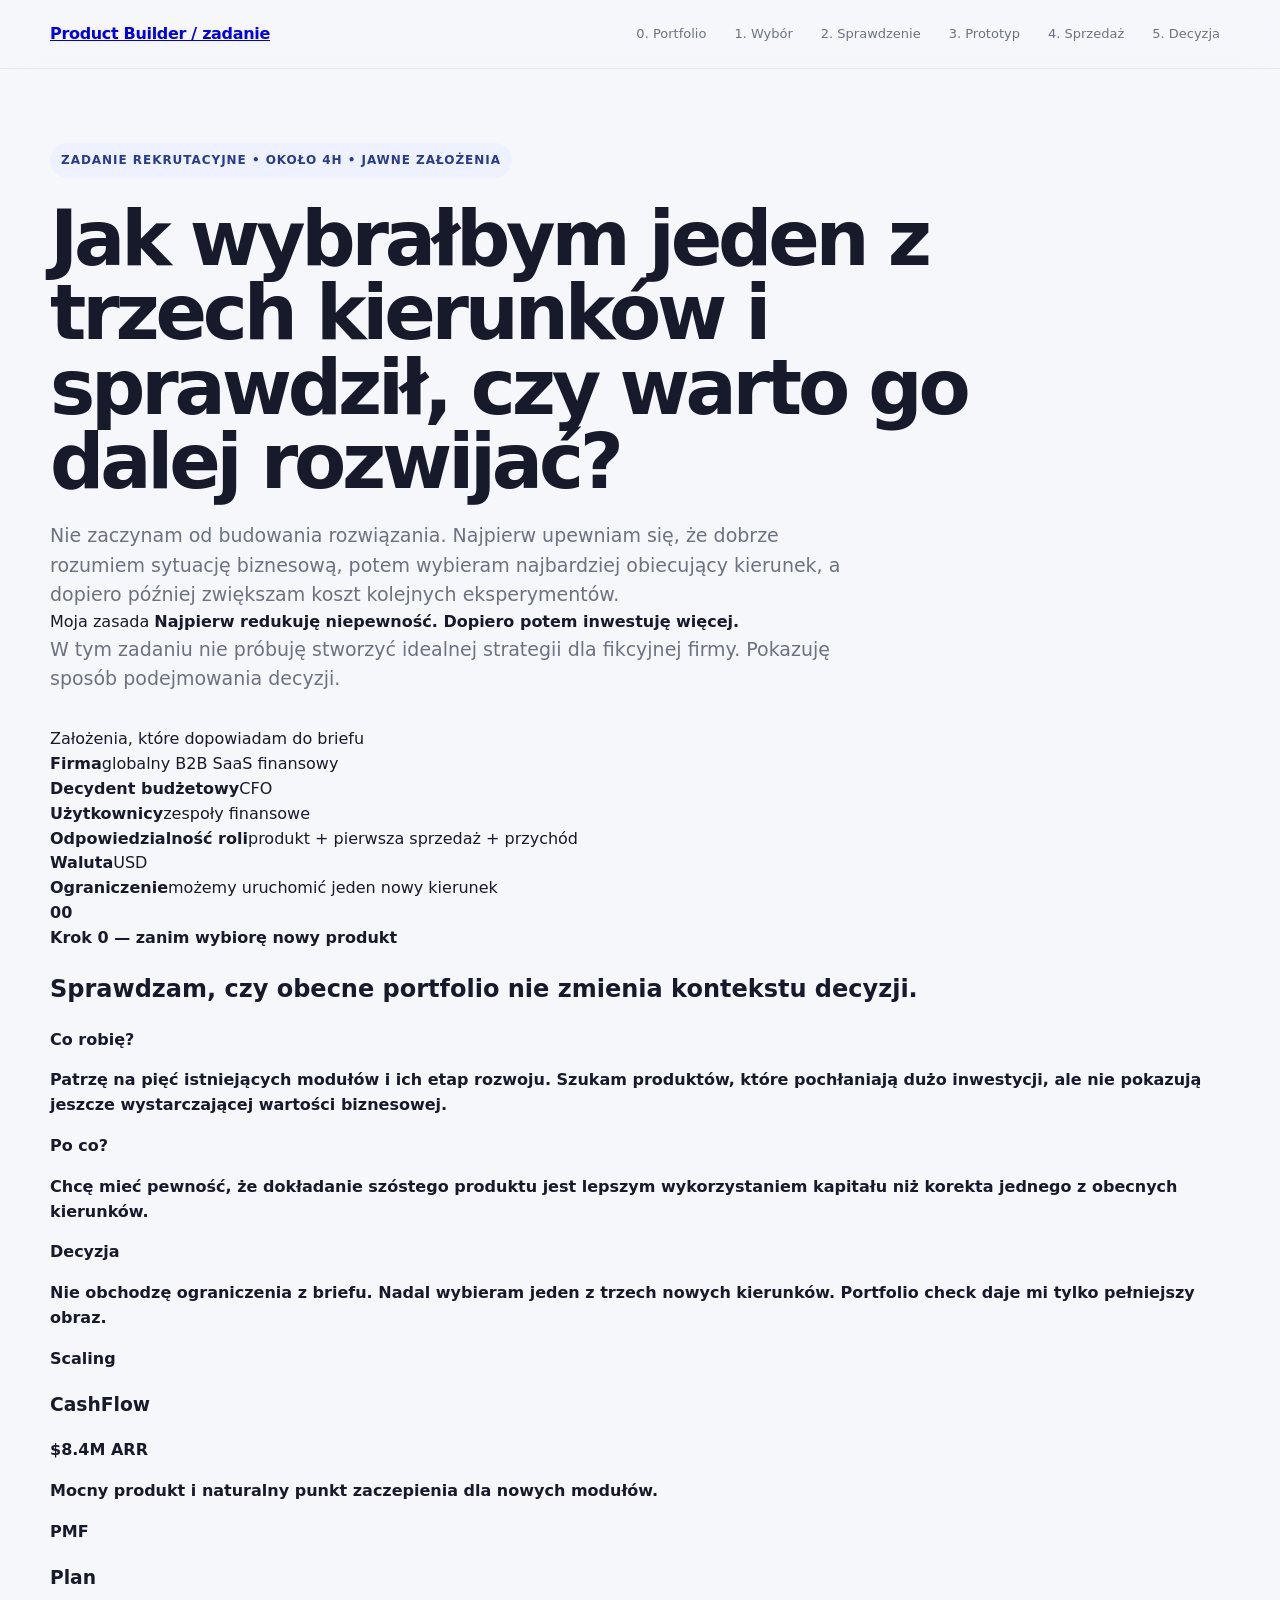
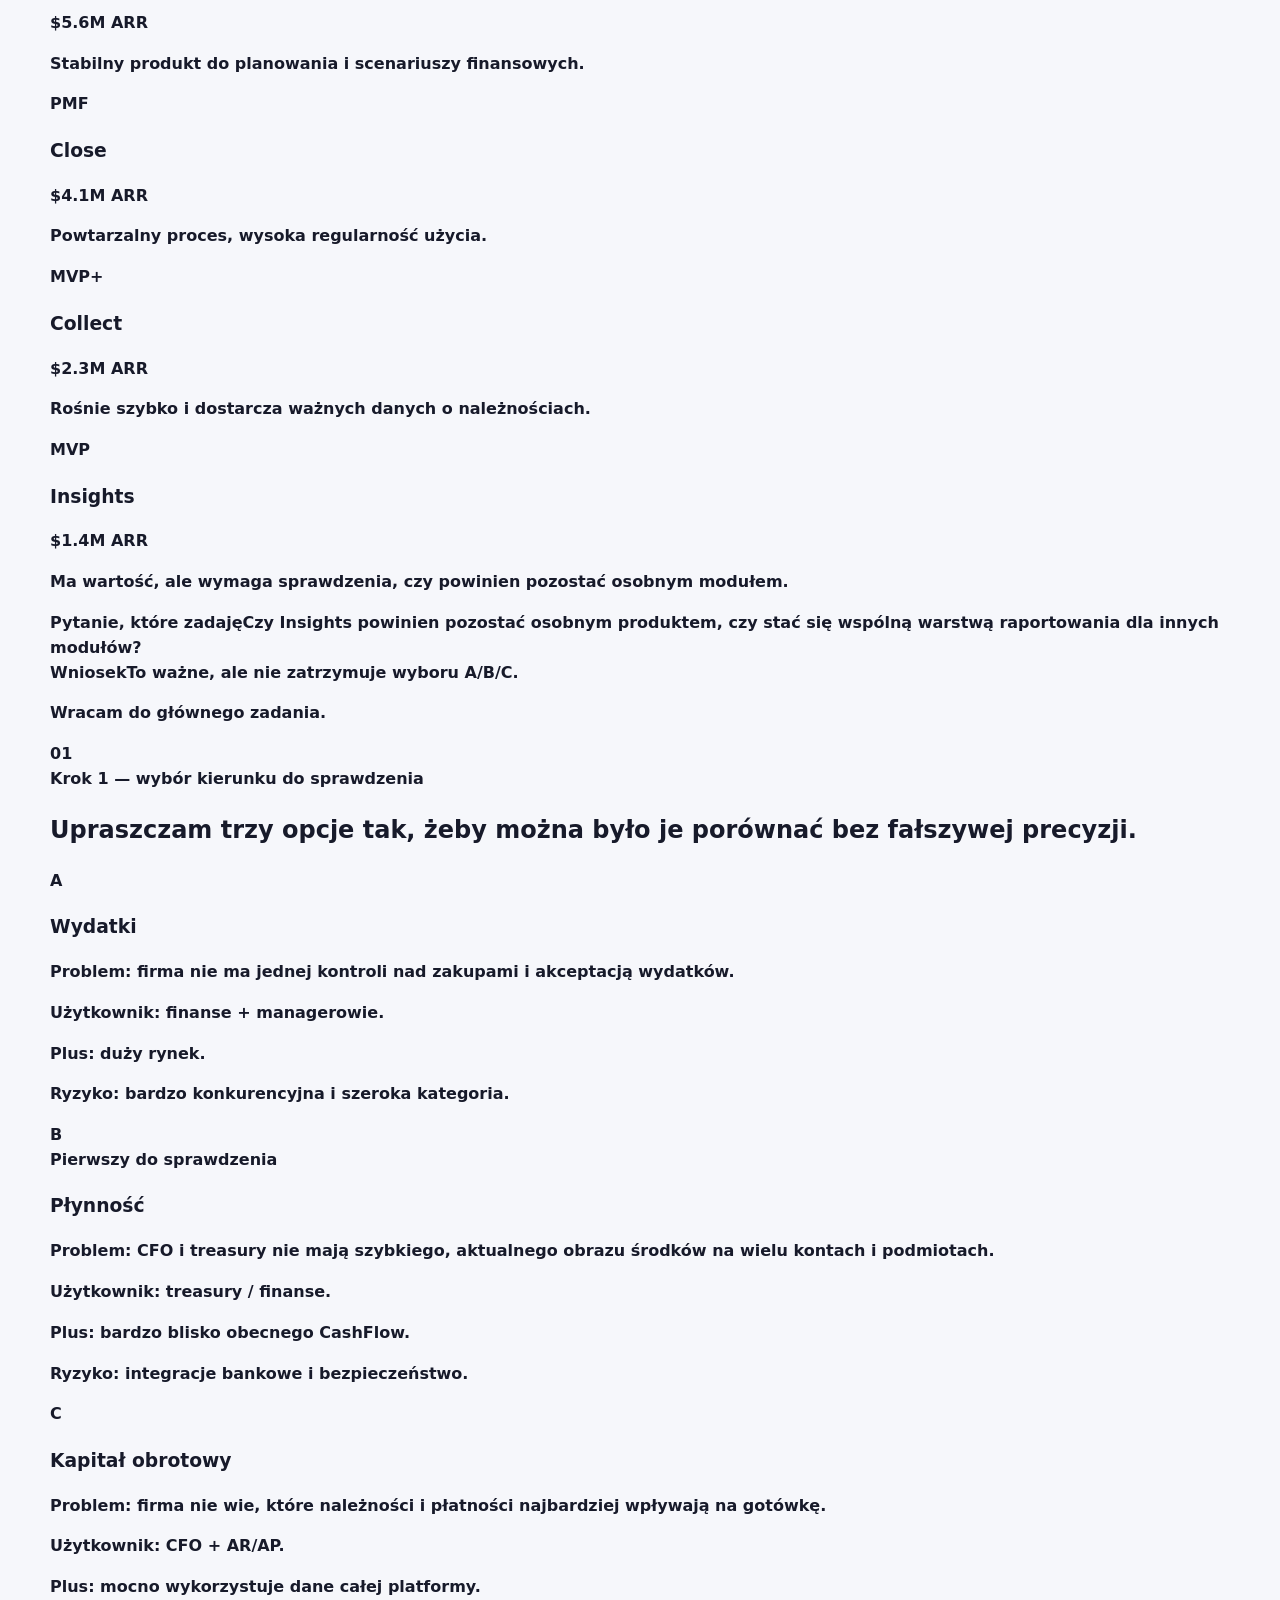
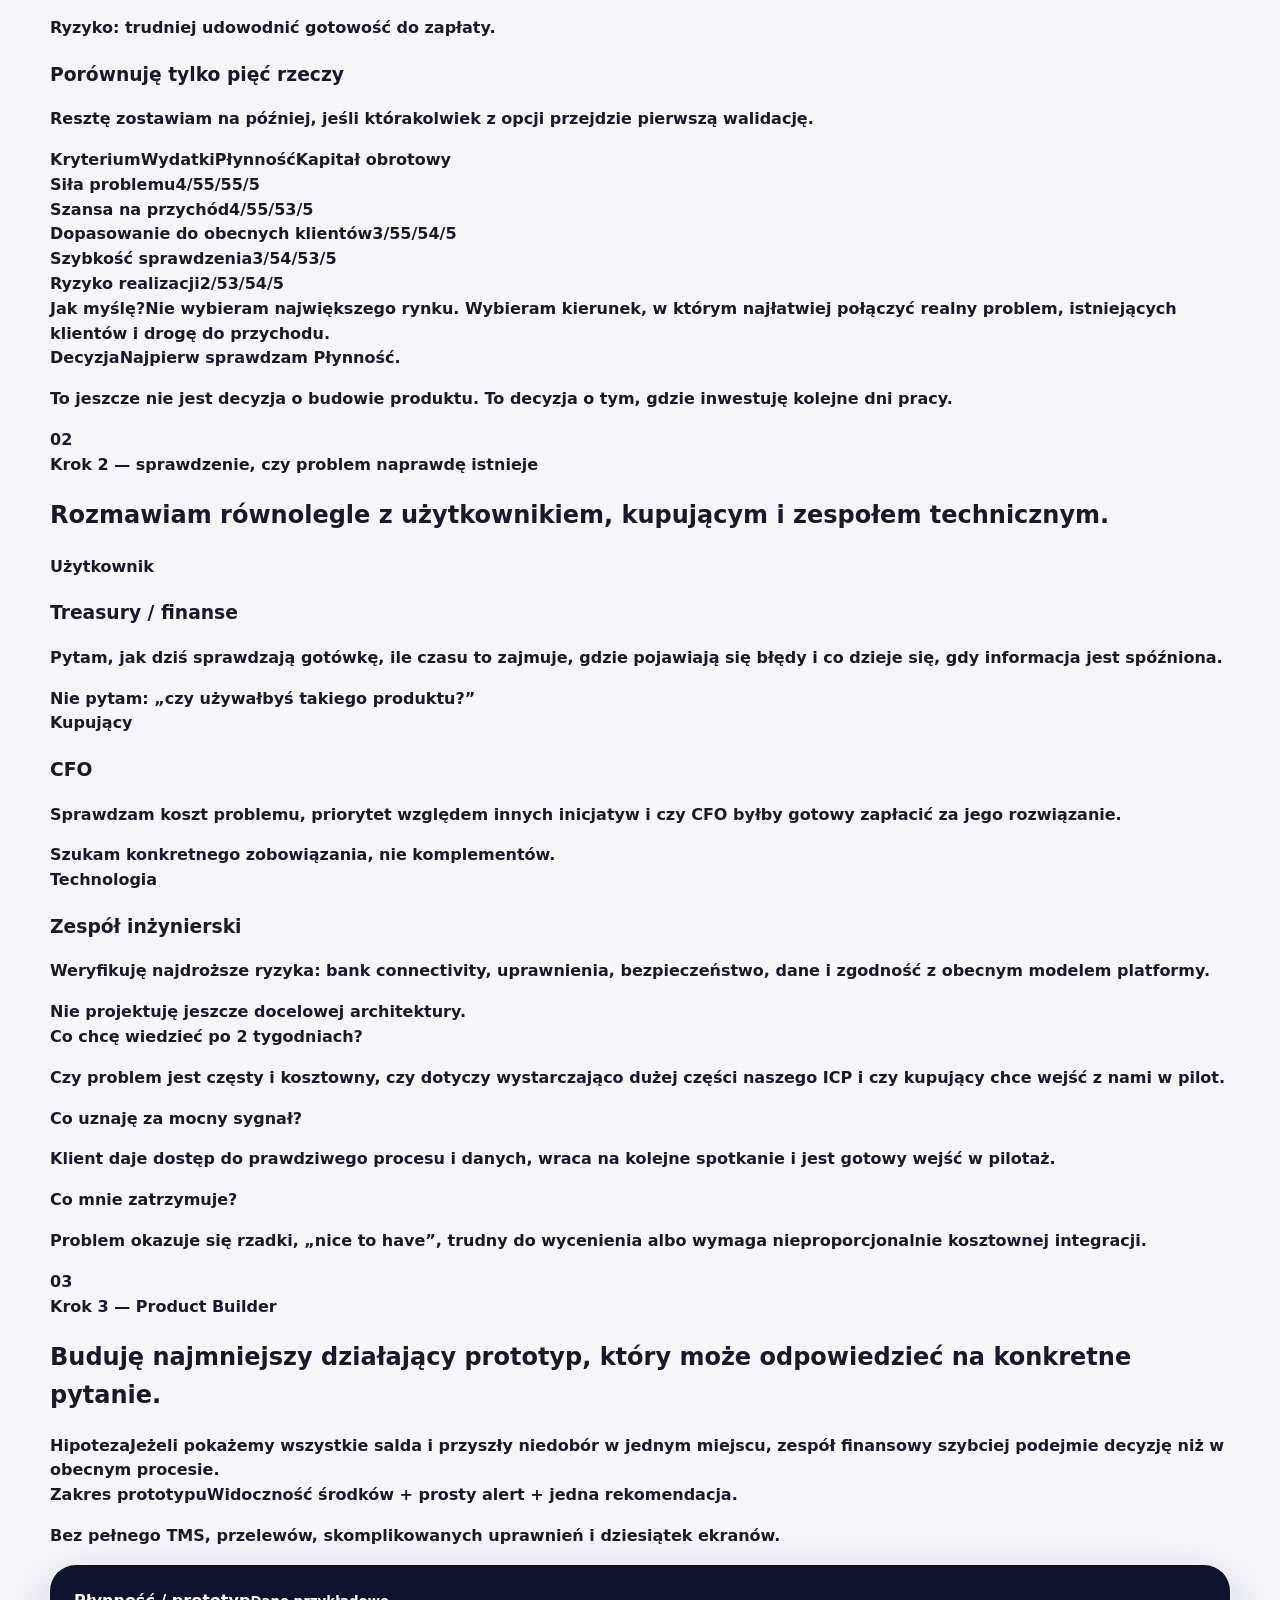
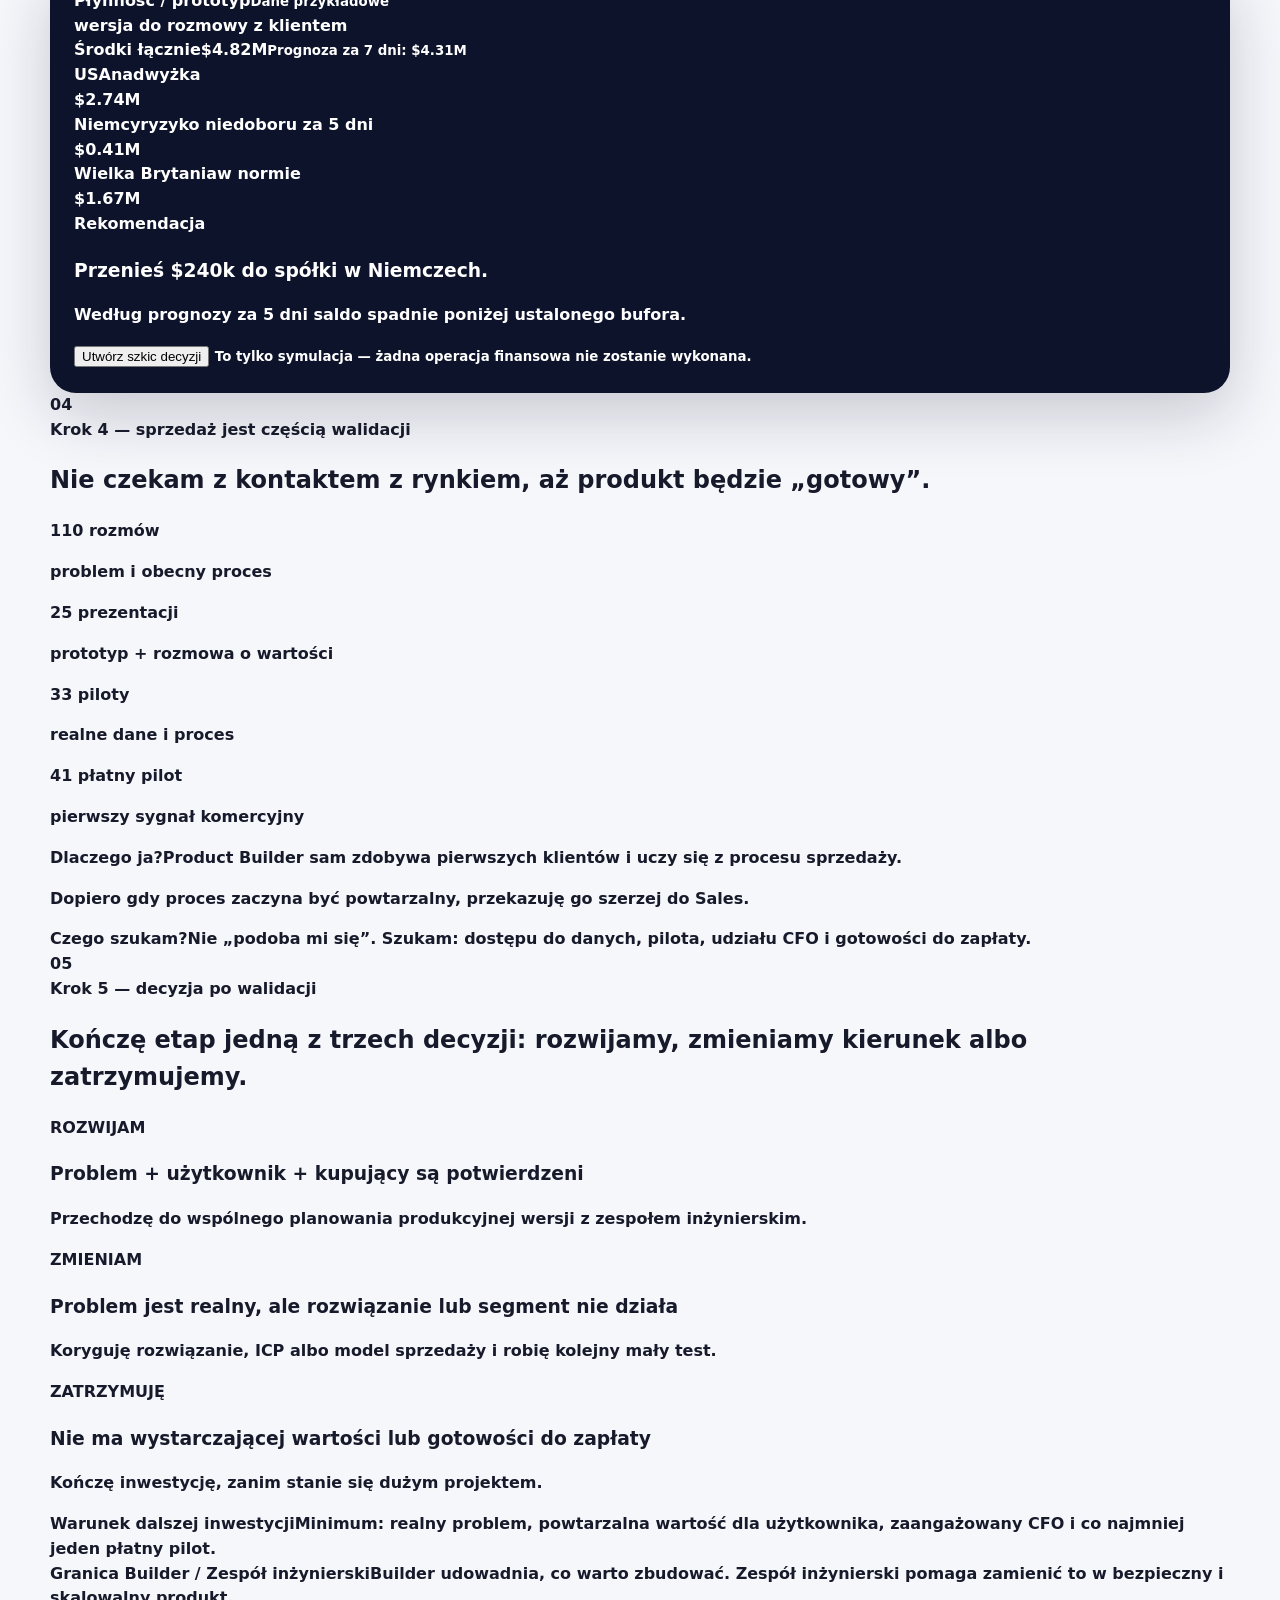
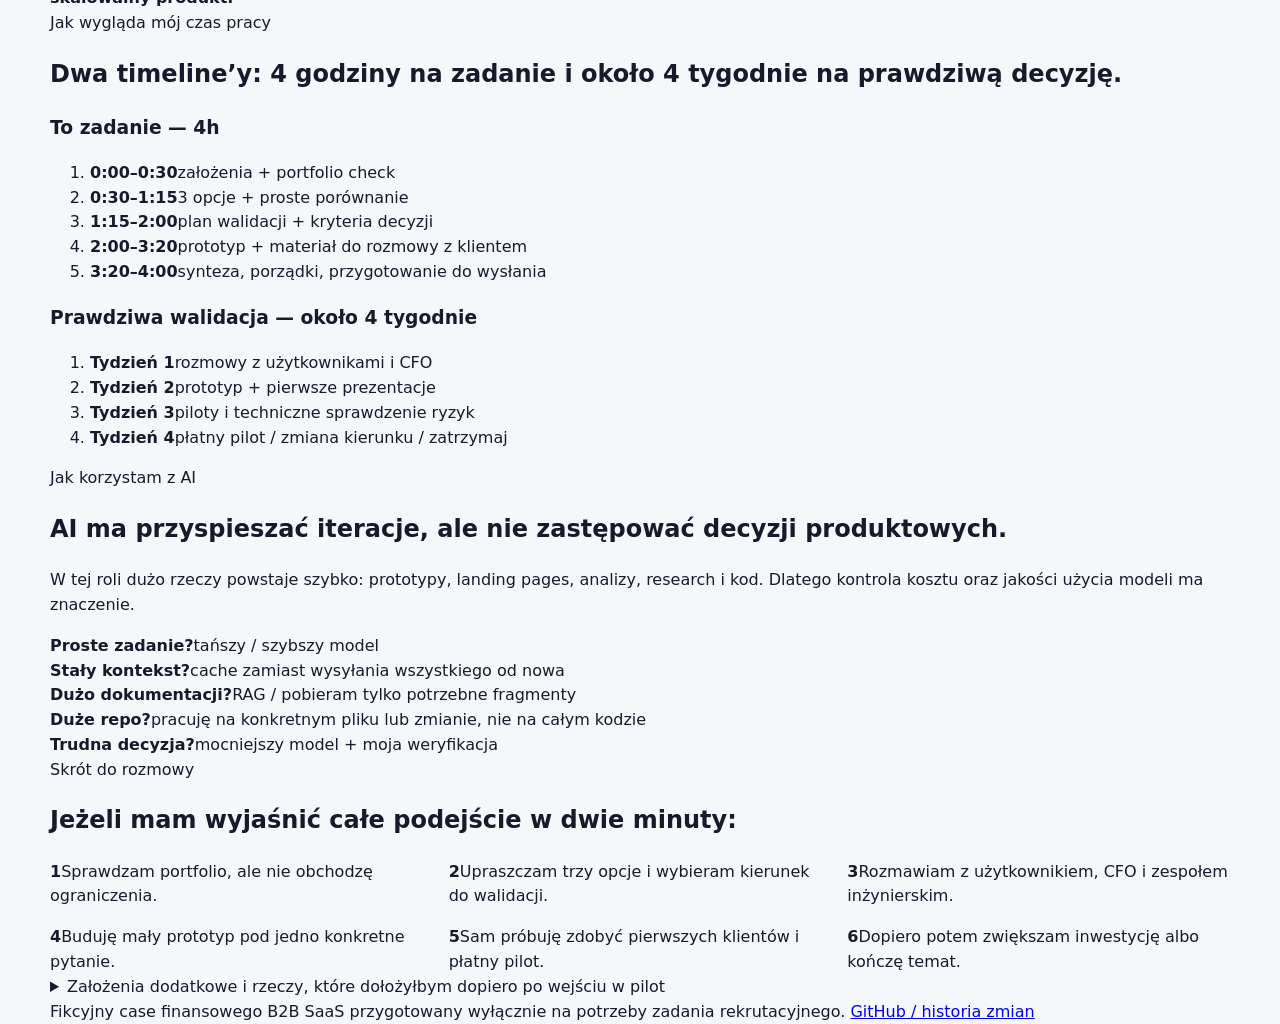
==== commit d5b15938: "refactor: uprosc case i rozdziel etapy" ====
--- a/index.html
+++ b/index.html
@@ -1,160 +1,356 @@
 <!doctype html>
 <html lang="pl">
 <head>
-  <meta charset="utf-8"/>
-  <meta name="viewport" content="width=device-width,initial-scale=1"/>
-  <meta name="robots" content="noindex,nofollow"/>
-  <title>Product Builder — decyzja inwestycyjna</title>
-  <meta name="description" content="Interaktywny case Product Builder: portfolio, wybór kierunku, walidacja, founder-led sales, analityka i AI delivery economics."/>
-  <link rel="stylesheet" href="styles.css"/>
+  <meta charset="utf-8" />
+  <meta name="viewport" content="width=device-width,initial-scale=1" />
+  <meta name="robots" content="noindex,nofollow" />
+  <title>Product Builder — jak podejmuję decyzję</title>
+  <meta name="description" content="Uproszczona odpowiedź na zadanie rekrutacyjne Product Builder: jak wybieram kierunek, jak go sprawdzam i kiedy decyduję o dalszej inwestycji." />
+  <link rel="stylesheet" href="styles.css" />
 </head>
 <body>
-<header class="topbar"><div class="wrap"><div class="brand"><span class="brand-dot"></span>Product Builder / Case</div><nav><a href="#decyzja">Decyzja</a><a href="#portfolio">Portfolio</a><a href="#opcje">Opcje</a><a href="#konsola">Konsola</a><a href="#walidacja">Walidacja</a><a href="#ai">AI</a><a href="#prototyp">Prototyp</a><a href="#cheatsheet">Cheatsheet</a></nav></div></header>
-
-<main>
-<section class="hero"><div class="wrap">
-  <span class="eyebrow">4h case • założenia jawne • dane fikcyjne</span>
-  <h1>Najpierw decyzja biznesowa. Potem produkt. Na końcu kod.</h1>
-  <p>Moja odpowiedź na zadanie nie zaczyna się od backlogu. Zaczyna się od pytania, gdzie kolejny dolar inwestycji produktowej ma największą szansę stworzyć powtarzalną wartość dla klienta i revenue dla firmy.</p>
-  <div class="hero-actions"><a class="btn primary" href="#decyzja">Zobacz decyzję</a><a class="btn" href="#konsola">Przetestuj scoring</a><a class="btn" href="https://github.com/criussek/publink" target="_blank" rel="noreferrer">GitHub / build log</a></div>
-  <div class="notice"><b>Co pochodzi z briefu?</b> Globalny modułowy SaaS finansowy, 5 istniejących modułów w fazach od MVP do Scaling, 3 nowe opcje i budżet pozwalający rozpocząć tylko jedną. <b>Co jest moim założeniem?</b> Cała ekonomika, nazwy produktów, persony, metryki, konkurenci fikcyjni i wyniki symulacji.</div>
-</div></section>
-
-<section id="decyzja" class="section"><div class="wrap">
-  <div class="decision">
-    <div><span class="decision-badge">DECYZJA POCZĄTKOWA</span><h2>Waliduję Treasury jako pierwszy kierunek.</h2><p class="muted">Nie daje mu jeszcze green light do pełnego developmentu. Daję mu kolejną inwestycję w evidence, ponieważ na przyjętych założeniach najlepiej łączy ból CFO, cross-sell, leverage istniejącego CashFlow i czas do pierwszego revenue.</p></div>
-    <div class="decision-side"><b>Trzy rzeczy, których nie robię</b><ul><li>Nie wybieram najwyższego TAM-u automatycznie.</li><li>Nie traktuję pozytywnych wywiadów jak potwierdzenia PMF.</li><li>Nie obchodzę constraintu budżetowego przez „zabicie” obecnego MVP.</li></ul></div>
+<header class="topbar">
+  <div class="wrap topbar-inner">
+    <a class="brand" href="#start">Product Builder / zadanie</a>
+    <nav>
+      <a href="#krok0">0. Portfolio</a>
+      <a href="#krok1">1. Wybór</a>
+      <a href="#krok2">2. Sprawdzenie</a>
+      <a href="#krok3">3. Prototyp</a>
+      <a href="#krok4">4. Sprzedaż</a>
+      <a href="#krok5">5. Decyzja</a>
+    </nav>
   </div>
-</div></section>
-
-<section id="zalozenia" class="section"><div class="wrap">
-  <div class="section-head"><div><div class="section-kicker">01 / Założenia</div><h2>Model firmy i odpowiedzialności</h2></div><p class="section-intro">Northstar Finance Cloud jest fikcyjną platformą B2B SaaS dla mid-market i enterprise. CFO kupuje wynik biznesowy, ale użytkownicy finansowi decydują, czy wartość faktycznie się materializuje.</p></div>
-  <div class="grid four">
-    <div class="card flat"><div class="metric-label">Economic buyer</div><div class="big-number">CFO</div><p>Budżet, płynność, kontrola, przewidywalność, working capital i ryzyko.</p></div>
-    <div class="card flat"><div class="metric-label">Użytkownicy</div><div class="big-number">5 ról</div><p>Treasury, FP&A, Controller, AR/AP i Finance Analyst.</p></div>
-    <div class="card flat"><div class="metric-label">Model</div><div class="big-number">B2B SaaS</div><p>Moduły standalone + cross-sell + bundle.</p></div>
-    <div class="card flat"><div class="metric-label">Ownership</div><div class="big-number">Revenue</div><p>Business Owner odpowiada również za drogę do pierwszego powtarzalnego revenue.</p></div>
+</header>
+
+<main id="start">
+  <section class="hero">
+    <div class="wrap hero-grid">
+      <div>
+        <div class="eyebrow">Zadanie rekrutacyjne • około 4h • jawne założenia</div>
+        <h1>Jak wybrałbym jeden z trzech kierunków i sprawdził, czy warto go dalej rozwijać?</h1>
+        <p class="lead">Nie zaczynam od budowania rozwiązania. Najpierw upewniam się, że dobrze rozumiem sytuację biznesową, potem wybieram najbardziej obiecujący kierunek, a dopiero później zwiększam koszt kolejnych eksperymentów.</p>
+      </div>
+      <aside class="sticky yellow hero-note">
+        <span class="sticky-label">Moja zasada</span>
+        <strong>Najpierw redukuję niepewność. Dopiero potem inwestuję więcej.</strong>
+        <p>W tym zadaniu nie próbuję stworzyć idealnej strategii dla fikcyjnej firmy. Pokazuję sposób podejmowania decyzji.</p>
+      </aside>
+    </div>
+  </section>
+
+  <section class="assumptions">
+    <div class="wrap">
+      <div class="section-title small-title">
+        <span>Założenia, które dopowiadam do briefu</span>
+      </div>
+      <div class="assumption-grid">
+        <div class="assumption"><b>Firma</b><span>globalny B2B SaaS finansowy</span></div>
+        <div class="assumption"><b>Decydent budżetowy</b><span>CFO</span></div>
+        <div class="assumption"><b>Użytkownicy</b><span>zespoły finansowe</span></div>
+        <div class="assumption"><b>Odpowiedzialność roli</b><span>produkt + pierwsza sprzedaż + przychód</span></div>
+        <div class="assumption"><b>Waluta</b><span>USD</span></div>
+        <div class="assumption"><b>Ograniczenie</b><span>możemy uruchomić jeden nowy kierunek</span></div>
+      </div>
+    </div>
+  </section>
+
+  <section id="krok0" class="stage stage-light">
+    <div class="wrap">
+      <div class="stage-head">
+        <div class="stage-number">00</div>
+        <div>
+          <div class="stage-kicker">Krok 0 — zanim wybiorę nowy produkt</div>
+          <h2>Sprawdzam, czy obecne portfolio nie zmienia kontekstu decyzji.</h2>
+        </div>
+      </div>
+
+      <div class="thinking-grid">
+        <article class="thinking-card">
+          <span class="thinking-label">Co robię?</span>
+          <p>Patrzę na pięć istniejących modułów i ich etap rozwoju. Szukam produktów, które pochłaniają dużo inwestycji, ale nie pokazują jeszcze wystarczającej wartości biznesowej.</p>
+        </article>
+        <article class="thinking-card">
+          <span class="thinking-label">Po co?</span>
+          <p>Chcę mieć pewność, że dokładanie szóstego produktu jest lepszym wykorzystaniem kapitału niż korekta jednego z obecnych kierunków.</p>
+        </article>
+        <article class="thinking-card decision-card">
+          <span class="thinking-label">Decyzja</span>
+          <p>Nie obchodzę ograniczenia z briefu. Nadal wybieram jeden z trzech nowych kierunków. Portfolio check daje mi tylko pełniejszy obraz.</p>
+        </article>
+      </div>
+
+      <div class="portfolio-simple">
+        <div class="portfolio-card"><span>Scaling</span><h3>CashFlow</h3><b>$8.4M ARR</b><p>Mocny produkt i naturalny punkt zaczepienia dla nowych modułów.</p></div>
+        <div class="portfolio-card"><span>PMF</span><h3>Plan</h3><b>$5.6M ARR</b><p>Stabilny produkt do planowania i scenariuszy finansowych.</p></div>
+        <div class="portfolio-card"><span>PMF</span><h3>Close</h3><b>$4.1M ARR</b><p>Powtarzalny proces, wysoka regularność użycia.</p></div>
+        <div class="portfolio-card"><span>MVP+</span><h3>Collect</h3><b>$2.3M ARR</b><p>Rośnie szybko i dostarcza ważnych danych o należnościach.</p></div>
+        <div class="portfolio-card watch"><span>MVP</span><h3>Insights</h3><b>$1.4M ARR</b><p>Ma wartość, ale wymaga sprawdzenia, czy powinien pozostać osobnym modułem.</p></div>
+      </div>
+
+      <div class="sticky-row">
+        <aside class="sticky pink"><span class="sticky-label">Pytanie, które zadaję</span><strong>Czy Insights powinien pozostać osobnym produktem, czy stać się wspólną warstwą raportowania dla innych modułów?</strong></aside>
+        <aside class="sticky blue"><span class="sticky-label">Wniosek</span><strong>To ważne, ale nie zatrzymuje wyboru A/B/C.</strong><p>Wracam do głównego zadania.</p></aside>
+      </div>
+    </div>
+  </section>
+
+  <section id="krok1" class="stage stage-dark">
+    <div class="wrap">
+      <div class="stage-head inverse">
+        <div class="stage-number">01</div>
+        <div>
+          <div class="stage-kicker">Krok 1 — wybór kierunku do sprawdzenia</div>
+          <h2>Upraszczam trzy opcje tak, żeby można było je porównać bez fałszywej precyzji.</h2>
+        </div>
+      </div>
+
+      <div class="option-simple-grid">
+        <article class="option-simple">
+          <div class="option-letter">A</div>
+          <h3>Wydatki</h3>
+          <p><b>Problem:</b> firma nie ma jednej kontroli nad zakupami i akceptacją wydatków.</p>
+          <p><b>Użytkownik:</b> finanse + managerowie.</p>
+          <p><b>Plus:</b> duży rynek.</p>
+          <p><b>Ryzyko:</b> bardzo konkurencyjna i szeroka kategoria.</p>
+        </article>
+        <article class="option-simple selected">
+          <div class="option-letter">B</div>
+          <div class="selected-badge">Pierwszy do sprawdzenia</div>
+          <h3>Płynność</h3>
+          <p><b>Problem:</b> CFO i treasury nie mają szybkiego, aktualnego obrazu środków na wielu kontach i podmiotach.</p>
+          <p><b>Użytkownik:</b> treasury / finanse.</p>
+          <p><b>Plus:</b> bardzo blisko obecnego CashFlow.</p>
+          <p><b>Ryzyko:</b> integracje bankowe i bezpieczeństwo.</p>
+        </article>
+        <article class="option-simple">
+          <div class="option-letter">C</div>
+          <h3>Kapitał obrotowy</h3>
+          <p><b>Problem:</b> firma nie wie, które należności i płatności najbardziej wpływają na gotówkę.</p>
+          <p><b>Użytkownik:</b> CFO + AR/AP.</p>
+          <p><b>Plus:</b> mocno wykorzystuje dane całej platformy.</p>
+          <p><b>Ryzyko:</b> trudniej udowodnić gotowość do zapłaty.</p>
+        </article>
+      </div>
+
+      <div class="compare-box">
+        <div class="compare-head"><h3>Porównuję tylko pięć rzeczy</h3><p>Resztę zostawiam na później, jeśli którakolwiek z opcji przejdzie pierwszą walidację.</p></div>
+        <div class="compare-table">
+          <div class="compare-row header"><span>Kryterium</span><span>Wydatki</span><span>Płynność</span><span>Kapitał obrotowy</span></div>
+          <div class="compare-row"><span>Siła problemu</span><b>4/5</b><b>5/5</b><b>5/5</b></div>
+          <div class="compare-row"><span>Szansa na przychód</span><b>4/5</b><b>5/5</b><b>3/5</b></div>
+          <div class="compare-row"><span>Dopasowanie do obecnych klientów</span><b>3/5</b><b>5/5</b><b>4/5</b></div>
+          <div class="compare-row"><span>Szybkość sprawdzenia</span><b>3/5</b><b>4/5</b><b>3/5</b></div>
+          <div class="compare-row"><span>Ryzyko realizacji</span><b>2/5</b><b>3/5</b><b>4/5</b></div>
+        </div>
+      </div>
+
+      <div class="sticky-row dark-notes">
+        <aside class="sticky yellow"><span class="sticky-label">Jak myślę?</span><strong>Nie wybieram największego rynku. Wybieram kierunek, w którym najłatwiej połączyć realny problem, istniejących klientów i drogę do przychodu.</strong></aside>
+        <aside class="sticky green"><span class="sticky-label">Decyzja</span><strong>Najpierw sprawdzam Płynność.</strong><p>To jeszcze nie jest decyzja o budowie produktu. To decyzja o tym, gdzie inwestuję kolejne dni pracy.</p></aside>
+      </div>
+    </div>
+  </section>
+
+  <section id="krok2" class="stage stage-light">
+    <div class="wrap">
+      <div class="stage-head">
+        <div class="stage-number">02</div>
+        <div>
+          <div class="stage-kicker">Krok 2 — sprawdzenie, czy problem naprawdę istnieje</div>
+          <h2>Rozmawiam równolegle z użytkownikiem, kupującym i zespołem technicznym.</h2>
+        </div>
+      </div>
+
+      <div class="three-track">
+        <article>
+          <span class="track-label">Użytkownik</span>
+          <h3>Treasury / finanse</h3>
+          <p>Pytam, jak dziś sprawdzają gotówkę, ile czasu to zajmuje, gdzie pojawiają się błędy i co dzieje się, gdy informacja jest spóźniona.</p>
+          <div class="question">Nie pytam: „czy używałbyś takiego produktu?”</div>
+        </article>
+        <article>
+          <span class="track-label">Kupujący</span>
+          <h3>CFO</h3>
+          <p>Sprawdzam koszt problemu, priorytet względem innych inicjatyw i czy CFO byłby gotowy zapłacić za jego rozwiązanie.</p>
+          <div class="question">Szukam konkretnego zobowiązania, nie komplementów.</div>
+        </article>
+        <article>
+          <span class="track-label">Technologia</span>
+          <h3>Engineering</h3>
+          <p>Weryfikuję najdroższe ryzyka: bank connectivity, uprawnienia, bezpieczeństwo, dane i zgodność z obecnym modelem platformy.</p>
+          <div class="question">Nie projektuję jeszcze docelowej architektury.</div>
+        </article>
+      </div>
+
+      <div class="thinking-grid">
+        <article class="thinking-card"><span class="thinking-label">Co chcę wiedzieć po 2 tygodniach?</span><p>Czy problem jest częsty i kosztowny, czy dotyczy wystarczająco dużej części naszego ICP i czy kupujący chce wejść z nami w pilot.</p></article>
+        <article class="thinking-card"><span class="thinking-label">Co uznaję za mocny sygnał?</span><p>Klient daje dostęp do prawdziwego procesu i danych, wraca na kolejne spotkanie i jest gotowy wejść w pilotaż.</p></article>
+        <article class="thinking-card decision-card"><span class="thinking-label">Co mnie zatrzymuje?</span><p>Problem okazuje się rzadki, „nice to have”, trudny do wycenienia albo wymaga nieproporcjonalnie kosztownej integracji.</p></article>
+      </div>
+    </div>
+  </section>
+
+  <section id="krok3" class="stage stage-soft">
+    <div class="wrap">
+      <div class="stage-head">
+        <div class="stage-number">03</div>
+        <div>
+          <div class="stage-kicker">Krok 3 — Product Builder</div>
+          <h2>Buduję najmniejszy działający prototyp, który może odpowiedzieć na konkretne pytanie.</h2>
+        </div>
+      </div>
+
+      <div class="sticky-row">
+        <aside class="sticky yellow"><span class="sticky-label">Hipoteza</span><strong>Jeżeli pokażemy wszystkie salda i przyszły niedobór w jednym miejscu, zespół finansowy szybciej podejmie decyzję niż w obecnym procesie.</strong></aside>
+        <aside class="sticky blue"><span class="sticky-label">Zakres prototypu</span><strong>Widoczność środków + prosty alert + jedna rekomendacja.</strong><p>Bez pełnego TMS, przelewów, skomplikowanych uprawnień i dziesiątek ekranów.</p></aside>
+      </div>
+
+      <div class="prototype">
+        <div class="prototype-top">
+          <div><span class="prototype-brand">Płynność / prototyp</span><small>Dane przykładowe</small></div>
+          <span class="prototype-status">wersja do rozmowy z klientem</span>
+        </div>
+        <div class="prototype-grid">
+          <div class="prototype-panel">
+            <div class="cash-summary"><span>Środki łącznie</span><strong>$4.82M</strong><small>Prognoza za 7 dni: $4.31M</small></div>
+            <div class="account-row"><div><b>USA</b><span>nadwyżka</span></div><strong>$2.74M</strong></div>
+            <div class="account-row alert"><div><b>Niemcy</b><span>ryzyko niedoboru za 5 dni</span></div><strong>$0.41M</strong></div>
+            <div class="account-row"><div><b>Wielka Brytania</b><span>w normie</span></div><strong>$1.67M</strong></div>
+          </div>
+          <div class="prototype-panel recommendation">
+            <span class="track-label">Rekomendacja</span>
+            <h3>Przenieś $240k do spółki w Niemczech.</h3>
+            <p>Według prognozy za 5 dni saldo spadnie poniżej ustalonego bufora.</p>
+            <button id="approve-transfer">Utwórz szkic decyzji</button>
+            <small id="transfer-status">To tylko symulacja — żadna operacja finansowa nie zostanie wykonana.</small>
+          </div>
+        </div>
+      </div>
+    </div>
+  </section>
+
+  <section id="krok4" class="stage stage-dark">
+    <div class="wrap">
+      <div class="stage-head inverse">
+        <div class="stage-number">04</div>
+        <div>
+          <div class="stage-kicker">Krok 4 — sprzedaż jest częścią walidacji</div>
+          <h2>Nie czekam z kontaktem z rynkiem, aż produkt będzie „gotowy”.</h2>
+        </div>
+      </div>
+
+      <div class="sales-path">
+        <div><span>1</span><b>10 rozmów</b><p>problem i obecny proces</p></div>
+        <div><span>2</span><b>5 prezentacji</b><p>prototyp + rozmowa o wartości</p></div>
+        <div><span>3</span><b>3 piloty</b><p>realne dane i proces</p></div>
+        <div><span>4</span><b>1 płatny pilot</b><p>pierwszy sygnał komercyjny</p></div>
+      </div>
+
+      <div class="sticky-row dark-notes">
+        <aside class="sticky pink"><span class="sticky-label">Dlaczego ja?</span><strong>Product Builder sam zdobywa pierwszych klientów i uczy się z procesu sprzedaży.</strong><p>Dopiero gdy proces zaczyna być powtarzalny, przekazuję go szerzej do Sales.</p></aside>
+        <aside class="sticky yellow"><span class="sticky-label">Czego szukam?</span><strong>Nie „podoba mi się”. Szukam: dostępu do danych, pilota, udziału CFO i gotowości do zapłaty.</strong></aside>
+      </div>
+    </div>
+  </section>
+
+  <section id="krok5" class="stage stage-light">
+    <div class="wrap">
+      <div class="stage-head">
+        <div class="stage-number">05</div>
+        <div>
+          <div class="stage-kicker">Krok 5 — decyzja po walidacji</div>
+          <h2>Kończę etap jedną z trzech decyzji: rozwijamy, zmieniamy kierunek albo zatrzymujemy.</h2>
+        </div>
+      </div>
+
+      <div class="decision-grid">
+        <article class="decision-option go"><span>ROZWIJAM</span><h3>Problem + użytkownik + kupujący są potwierdzeni</h3><p>Przechodzę do wspólnego planowania produkcyjnej wersji z Engineeringiem.</p></article>
+        <article class="decision-option pivot"><span>ZMIENIAM</span><h3>Problem jest realny, ale rozwiązanie lub segment nie działa</h3><p>Koryguję rozwiązanie, ICP albo model sprzedaży i robię kolejny mały test.</p></article>
+        <article class="decision-option stop"><span>ZATRZYMUJĘ</span><h3>Nie ma wystarczającej wartości lub gotowości do zapłaty</h3><p>Kończę inwestycję, zanim stanie się dużym projektem.</p></article>
+      </div>
+
+      <div class="sticky-row">
+        <aside class="sticky green"><span class="sticky-label">Warunek dalszej inwestycji</span><strong>Minimum: realny problem, powtarzalna wartość dla użytkownika, zaangażowany CFO i co najmniej jeden płatny pilot.</strong></aside>
+        <aside class="sticky blue"><span class="sticky-label">Granica Builder / Engineering</span><strong>Builder udowadnia, co warto zbudować. Engineering pomaga zamienić to w bezpieczny i skalowalny produkt.</strong></aside>
+      </div>
+    </div>
+  </section>
+
+  <section class="timeline-section">
+    <div class="wrap">
+      <div class="section-title"><span>Jak wygląda mój czas pracy</span><h2>Dwa timeline’y: 4 godziny na zadanie i około 4 tygodnie na prawdziwą decyzję.</h2></div>
+      <div class="timeline-grid">
+        <article class="timeline-card">
+          <h3>To zadanie — 4h</h3>
+          <ol>
+            <li><b>0:00–0:30</b><span>założenia + portfolio check</span></li>
+            <li><b>0:30–1:15</b><span>3 opcje + proste porównanie</span></li>
+            <li><b>1:15–2:00</b><span>plan walidacji + kryteria decyzji</span></li>
+            <li><b>2:00–3:20</b><span>prototyp + materiał do rozmowy z klientem</span></li>
+            <li><b>3:20–4:00</b><span>synteza, porządki, przygotowanie do wysłania</span></li>
+          </ol>
+        </article>
+        <article class="timeline-card">
+          <h3>Prawdziwa walidacja — około 4 tygodnie</h3>
+          <ol>
+            <li><b>Tydzień 1</b><span>rozmowy z użytkownikami i CFO</span></li>
+            <li><b>Tydzień 2</b><span>prototyp + pierwsze prezentacje</span></li>
+            <li><b>Tydzień 3</b><span>piloty i techniczne sprawdzenie ryzyk</span></li>
+            <li><b>Tydzień 4</b><span>płatny pilot / zmiana kierunku / stop</span></li>
+          </ol>
+        </article>
+      </div>
+    </div>
+  </section>
+
+  <section class="ai-section">
+    <div class="wrap ai-layout">
+      <div>
+        <div class="section-title"><span>Jak korzystam z AI</span><h2>AI ma przyspieszać iteracje, ale nie zastępować decyzji produktowych.</h2></div>
+        <p class="lead-small">W tej roli dużo rzeczy powstaje szybko: prototypy, landing pages, analizy, research i kod. Dlatego kontrola kosztu oraz jakości użycia modeli ma znaczenie.</p>
+      </div>
+      <div class="ai-notes">
+        <div class="mini-note"><b>Proste zadanie?</b><span>tańszy / szybszy model</span></div>
+        <div class="mini-note"><b>Stały kontekst?</b><span>cache zamiast wysyłania wszystkiego od nowa</span></div>
+        <div class="mini-note"><b>Dużo dokumentacji?</b><span>RAG / pobieram tylko potrzebne fragmenty</span></div>
+        <div class="mini-note"><b>Duże repo?</b><span>pracuję na konkretnym pliku lub zmianie, nie na całym kodzie</span></div>
+        <div class="mini-note"><b>Trudna decyzja?</b><span>mocniejszy model + moja weryfikacja</span></div>
+      </div>
+    </div>
+  </section>
+
+  <section class="cheat-section">
+    <div class="wrap">
+      <div class="section-title"><span>Skrót do rozmowy</span><h2>Jeżeli mam wyjaśnić całe podejście w dwie minuty:</h2></div>
+      <div class="cheat-grid">
+        <div><b>1</b><span>Sprawdzam portfolio, ale nie obchodzę ograniczenia.</span></div>
+        <div><b>2</b><span>Upraszczam trzy opcje i wybieram kierunek do walidacji.</span></div>
+        <div><b>3</b><span>Rozmawiam z użytkownikiem, CFO i Engineeringiem.</span></div>
+        <div><b>4</b><span>Buduję mały prototyp pod jedno konkretne pytanie.</span></div>
+        <div><b>5</b><span>Sam próbuję zdobyć pierwszych klientów i płatny pilot.</span></div>
+        <div><b>6</b><span>Dopiero potem zwiększam inwestycję albo kończę temat.</span></div>
+      </div>
+
+      <details class="appendix">
+        <summary>Założenia dodatkowe i rzeczy, które dołożyłbym dopiero po wejściu w pilot</summary>
+        <div class="appendix-grid">
+          <div><h3>Analityka</h3><p>Na tym etapie wystarczą cztery zdarzenia: podłączenie banku, otwarcie widoku płynności, obejrzenie alertu i podjęcie decyzji. Rozbudowaną taksonomię zrobiłbym dopiero, gdy produkt faktycznie trafia do pilota.</p></div>
+          <div><h3>Konkurencja</h3><p>Do szybkiego rozeznania kategorii wystarczą trzy punkty odniesienia: Ramp dla wydatków, Kyriba dla treasury i HighRadius dla working capital. Pełny research robię dopiero dla wybranego kierunku.</p></div>
+          <div><h3>Metryki</h3><p>Na początku ważniejsze są: czy problem powtarza się, czy użytkownik wraca do rozwiązania i czy kupujący chce płacić. Dziesiątki KPI na tym etapie dają głównie złudzenie precyzji.</p></div>
+        </div>
+      </details>
+    </div>
+  </section>
+</main>
+
+<footer>
+  <div class="wrap footer-inner">
+    <span>Fikcyjny case finansowego B2B SaaS przygotowany wyłącznie na potrzeby zadania rekrutacyjnego.</span>
+    <a href="https://github.com/criussek/publink" target="_blank" rel="noreferrer">GitHub / historia zmian</a>
   </div>
-</div></section>
-
-<section id="portfolio" class="section"><div class="wrap">
-  <div class="section-head"><div><div class="section-kicker">02 / Portfolio sanity check</div><h2>Zanim dołożę szósty produkt, sprawdzam pięć istniejących.</h2></div><p class="section-intro">Nie po to, żeby obejść zadanie, tylko żeby upewnić się, że kapitał jest alokowany świadomie. Fikcyjne portfolio ma łącznie $21.8M ARR.</p></div>
-  <div class="table-wrap"><table><thead><tr><th>Moduł</th><th>Faza</th><th>ARR</th><th>YoY</th><th>NRR</th><th>Klienci</th><th>ACV</th><th>Adoption</th><th>Attach</th><th>R&D / rok</th></tr></thead><tbody>
-    <tr><td><b>CashFlow</b></td><td class="stage">Scaling</td><td>$8.4M</td><td>46%</td><td>123%</td><td>168</td><td>$50k</td><td>71%</td><td>62%</td><td>$1.8M</td></tr>
-    <tr><td><b>Plan</b></td><td class="stage">PMF</td><td>$5.6M</td><td>39%</td><td>117%</td><td>103</td><td>$54k</td><td>64%</td><td>41%</td><td>$1.4M</td></tr>
-    <tr><td><b>Close</b></td><td class="stage">PMF</td><td>$4.1M</td><td>32%</td><td>111%</td><td>94</td><td>$44k</td><td>76%</td><td>37%</td><td>$1.2M</td></tr>
-    <tr><td><b>Collect</b></td><td class="stage">MVP+</td><td>$2.3M</td><td>62%</td><td>106%</td><td>71</td><td>$32k</td><td>58%</td><td>29%</td><td>$1.0M</td></tr>
-    <tr><td><b>Insights</b></td><td class="stage">MVP</td><td>$1.4M</td><td>18%</td><td>92%</td><td>85</td><td>$16.5k</td><td>34%</td><td>18%</td><td>$0.9M</td></tr>
-  </tbody></table></div>
-  <div class="grid two" style="margin-top:16px"><div class="card"><span class="pill warn">Hipoteza portfolio</span><h3 style="margin-top:12px">Insights: nie kill, tylko możliwy pivot roli w platformie</h3><p>$1.4M ARR oznacza realną wartość. Jednocześnie NRR, adoption i attach rate są wyraźnie słabsze. Sprawdziłbym, czy część capabilities nie powinna stać się shared intelligence layer dla CashFlow, Plan, Collect i przyszłych modułów zamiast osobnego standalone produktu.</p></div><div class="card"><span class="pill ok">Constraint zostaje</span><h3 style="margin-top:12px">Nadal wybieram tylko jeden nowy kierunek</h3><p>Sanity check może zmienić allocation wewnątrz portfolio, ale nie finansuje mi magicznie trzech nowych produktów. Zadanie o wyborze A/B/C pozostaje nienaruszone.</p></div></div>
-</div></section>
-
-<section id="opcje" class="section"><div class="wrap">
-  <div class="section-head"><div><div class="section-kicker">03 / Trzy możliwości</div><h2>Każda opcja jest dobra z innego powodu.</h2></div><p class="section-intro">Celowo nie tworzę oczywistego zwycięzcy. Spend ma największy rynek, Treasury najlepszy fit strategiczny, Working Capital największy potencjał różnicowania.</p></div>
-  <div class="grid three">
-    <article class="card option-card"><span class="pill">Option A</span><h3 style="margin-top:12px">Spend</h3><p>Spend Control & Procurement — approvals, zakupy, vendor management, controls i wydatki.</p><div class="option-meta"><div><b>$1.2B</b><span>reachable market*</span></div><div><b>$75k</b><span>target ACV*</span></div><div><b>$9.0M</b><span>ARR Y3*</span></div></div><div class="proscons"><div><b>Dlaczego tak</b><ul><li>duży rynek</li><li>mocny acquisition wedge</li><li>czytelne value dla CFO</li></ul></div><div><b>Ryzyka</b><ul><li>brutalna konkurencja</li><li>szeroki scope</li><li>cards/payments/integracje</li></ul></div></div></article>
-    <article class="card option-card selected"><span class="pill ok">Option B / start</span><h3 style="margin-top:12px">Treasury</h3><p>Treasury & Liquidity Management — cash positioning, bank visibility, liquidity planning i controlled transfers.</p><div class="option-meta"><div><b>$650M</b><span>reachable market*</span></div><div><b>$95k</b><span>target ACV*</span></div><div><b>$10.5M</b><span>ARR Y3*</span></div></div><div class="proscons"><div><b>Dlaczego tak</b><ul><li>najwyższy CFO pain</li><li>re-use CashFlow</li><li>mocny cross-sell</li></ul></div><div><b>Ryzyka</b><ul><li>bank connectivity</li><li>security</li><li>enterprise complexity</li></ul></div></div></article>
-    <article class="card option-card"><span class="pill">Option C</span><h3 style="margin-top:12px">Working Capital</h3><p>Working Capital Optimisation — rekomendacje łączące AR, AP, cash i cash conversion cycle.</p><div class="option-meta"><div><b>$450M</b><span>reachable market*</span></div><div><b>$60k</b><span>target ACV*</span></div><div><b>$7.5M</b><span>ARR Y3*</span></div></div><div class="proscons"><div><b>Dlaczego tak</b><ul><li>najwyższy platform leverage</li><li>duże differentiation</li><li>wykorzystuje istniejące dane</li></ul></div><div><b>Ryzyka</b><ul><li>WTP niepewne</li><li>jakość danych</li><li>trust / explainability</li></ul></div></div></article>
-  </div><p class="tiny" style="margin-top:10px">*Fikcyjne założenia do modelu decyzyjnego, nie dane rynkowe.</p>
-</div></section>
-
-<section id="konsola" class="section"><div class="wrap">
-  <div class="section-head"><div><div class="section-kicker">04 / Investment Console</div><h2>Score pomaga podjąć decyzję. Nie podejmuje jej za mnie.</h2></div><p class="section-intro">Zmień wagi i zobacz, jak wrażliwy jest wybór na strategię. Obok score zawsze trzymam confidence i evidence — inaczej precyzyjna liczba tylko maskuje zgadywanie.</p></div>
-  <div class="console">
-    <div class="card"><div class="split"><h3>Wagi</h3><button class="btn" id="reset-weights">Przywróć</button></div><div class="weights">
-      <div class="weight-row"><label>Ból klienta / urgency</label><input data-weight="pain" type="range" min="0" max="30" value="15"><span class="weight-value" data-value="pain">15%</span></div>
-      <div class="weight-row"><label>Commercial value / WTP</label><input data-weight="commercial" type="range" min="0" max="30" value="15"><span class="weight-value" data-value="commercial">15%</span></div>
-      <div class="weight-row"><label>Fit do obecnego ICP</label><input data-weight="icp" type="range" min="0" max="30" value="10"><span class="weight-value" data-value="icp">10%</span></div>
-      <div class="weight-row"><label>Expansion / cross-sell</label><input data-weight="expansion" type="range" min="0" max="30" value="10"><span class="weight-value" data-value="expansion">10%</span></div>
-      <div class="weight-row"><label>Acquisition potential</label><input data-weight="acquisition" type="range" min="0" max="30" value="5"><span class="weight-value" data-value="acquisition">5%</span></div>
-      <div class="weight-row"><label>Platform leverage</label><input data-weight="leverage" type="range" min="0" max="30" value="15"><span class="weight-value" data-value="leverage">15%</span></div>
-      <div class="weight-row"><label>Differentiation</label><input data-weight="differentiation" type="range" min="0" max="30" value="10"><span class="weight-value" data-value="differentiation">10%</span></div>
-      <div class="weight-row"><label>Time to revenue</label><input data-weight="revenue" type="range" min="0" max="30" value="10"><span class="weight-value" data-value="revenue">10%</span></div>
-      <div class="weight-row"><label>Koszt walidacji</label><input data-weight="validation" type="range" min="0" max="30" value="5"><span class="weight-value" data-value="validation">5%</span></div>
-      <div class="weight-row"><label>Delivery risk</label><input data-weight="risk" type="range" min="0" max="30" value="5"><span class="weight-value" data-value="risk">5%</span></div>
-    </div></div>
-    <div class="card"><h3>Wynik 1–5</h3><div class="score-list"><div class="score-row"><b>Spend</b><div class="bar"><span data-score-bar="spend"></span></div><strong data-score-label="spend">0.00</strong></div><div class="score-row"><b>Treasury</b><div class="bar"><span data-score-bar="treasury"></span></div><strong data-score-label="treasury">0.00</strong></div><div class="score-row"><b>Working Capital</b><div class="bar"><span data-score-bar="working"></span></div><strong data-score-label="working">0.00</strong></div></div><div class="winner"><span class="metric-label">Aktualny lider</span><h3 id="winner-name">Treasury</h3><p id="winner-expl"></p></div><div style="margin-top:18px"><span class="pill warn">Confidence</span><p style="margin-top:10px">Spend: średni • Treasury: średni-wysoki • Working Capital: niski-średni. Score bez tej informacji nie jest decyzją inwestycyjną.</p></div></div>
-  </div>
-</div></section>
-
-<section id="walidacja" class="section"><div class="wrap">
-  <div class="section-head"><div><div class="section-kicker">05 / Walidacja</div><h2>Najpierw próbuję tanią metodą udowodnić, że się mylę.</h2></div><p class="section-intro">Wraz z rosnącym evidence rośnie dozwolony poziom inwestycji. Pozytywny wywiad jest dowodem; płatny pilot jest mocniejszym dowodem.</p></div>
-  <div class="ladder"><div class="step"><span class="n">01</span><h4>Problem evidence</h4><p>Częstotliwość, koszt, obecny workaround, krytyczność i kto naprawdę odczuwa problem.</p></div><div class="step"><span class="n">02</span><h4>Solution evidence</h4><p>Czy prototyp skraca workflow, poprawia decyzję i daje userowi przewagę nad obecnym procesem?</p></div><div class="step"><span class="n">03</span><h4>Commercial evidence</h4><p>Pricing conversation, design partner, LOI, płatny pilot i dostęp do economic buyera.</p></div><div class="step"><span class="n">04</span><h4>Behavioural evidence</h4><p>Activation, powtarzalne użycie, retencja, breadth/depth i konwersja pilota do umowy.</p></div></div>
-  <div class="grid two" style="margin-top:18px">
-    <div class="card"><h3>Founder-led sales jest częścią discovery</h3><p>Nie czekam, aż Sales „dostanie gotowy produkt”. Buduję listę 30 kont ICP, robię spersonalizowany outreach i na rozmowach przechodzę od problemu do komercyjnego commitmentu.</p><div class="rule"><b>30 kont</b><span>target account list</span></div><div class="rule"><b>12 rozmów</b><span>problem discovery</span></div><div class="rule"><b>5 buyer demos</b><span>CFO / Treasury leadership</span></div><div class="rule"><b>3 design partnerów</b><span>workflow + dane + pilot</span></div><div class="rule"><b>≥1 płatny pilot</b><span>najmocniejszy early signal</span></div></div>
-    <div class="card"><h3>Kill / pivot criteria przed buildem</h3><p>Kryteria definiuję przed eksperymentem, żeby nie negocjować z samym sobą po fakcie.</p><div class="rule"><b>&lt;60% potwierdza problem</b><span>resegmentuj / stop</span></div><div class="rule"><b>Brak dostępu do realnego workflow</b><span>evidence za słabe</span></div><div class="rule"><b>&lt;3 design partnerów</b><span>nie inwestuj w produkcję</span></div><div class="rule"><b>ACV &lt; $60k</b><span>sprawdź economics</span></div><div class="rule"><b>Security/connectivity blocker</b><span>pivot rozwiązania albo stop</span></div></div>
-  </div>
-</div></section>
-
-<section id="timeline" class="section"><div class="wrap">
-  <div class="section-head"><div><div class="section-kicker">06 / Timeline</div><h2>Engineering investment rośnie razem z evidence.</h2></div><p class="section-intro">To nie jest waterfall. Część discovery, sprzedaży, prototypowania i feasibility dzieje się równolegle, ale każdy kolejny poziom kosztu ma swój gate.</p></div>
-  <div class="grid two"><div class="card"><h3>Jak wykorzystuję 4 godziny zadania</h3><div class="timeline"><div class="timeline-item"><h4>0:00–0:20 — ramy i założenia</h4><p>Constraint, portfolio sanity check, buyer/user split.</p></div><div class="timeline-item"><h4>0:20–1:00 — business case</h4><p>Opcje, market/competitor scan, investment scorecard.</p></div><div class="timeline-item"><h4>1:00–1:40 — evidence plan</h4><p>Hipotezy, risk map, sales validation, kill criteria.</p></div><div class="timeline-item"><h4>1:40–2:20 — analityka</h4><p>KPI tree, event taxonomy, success thresholds.</p></div><div class="timeline-item"><h4>2:20–3:35 — build</h4><p>Interaktywny decision cockpit + Treasury vertical slice.</p></div><div class="timeline-item"><h4>3:35–4:00 — synteza</h4><p>Cheatsheet, README, AI transparency, final review.</p></div></div></div>
-  <div class="card"><h3>Jak wyglądałby realny program 12 tygodni</h3><div class="timeline"><div class="timeline-item"><h4>Tydzień 0–1 — Opportunity</h4><p>Portfolio, istniejące dane, segmenty, konkurencja i lista assumptions.</p></div><div class="timeline-item"><h4>Tydzień 1–2 — Problem + sales discovery</h4><p>12 rozmów, 5 buyerów, obecne workflow i koszty problemu.</p></div><div class="timeline-item"><h4>Tydzień 2–4 — Smoke tests + prototype</h4><p>Outreach, pricing conversation, Figma / Vercel / concierge.</p></div><div class="gate"><b>GATE 1:</b> 3 design partnerów + ≥1 płatny pilot albo równoważny commitment.</div><div class="timeline-item"><h4>Tydzień 4–8 — Vertical slice</h4><p>Wąski działający workflow, realne dane, instrumentation, feasibility.</p></div><div class="timeline-item"><h4>Tydzień 8–12 — Pilotaż</h4><p>Activation, retention, workflow depth, user value i pricing.</p></div><div class="gate"><b>GATE 2:</b> scale / pivot / stop. Dopiero po nim productionisation.</div></div></div></div>
-</div></section>
-
-<section id="analityka" class="section"><div class="wrap">
-  <div class="section-head"><div><div class="section-kicker">07 / Product analytics</div><h2>Nie mierzę „czy feature klikają”. Mierzę czy tworzy powtarzalną wartość.</h2></div><p class="section-intro">Przykład dla Treasury. Taksonomia nadaje się do Mixpanela, ale dashboard poniżej jest wyłącznie symulacją sposobu analizy.</p></div>
-  <div class="sim-banner"><b>Symulacja:</b> poniższe wartości nie są realnym wynikiem badań ani pilota. Pokazują, jakie dane chciałbym mieć przed decyzją o skalowaniu.</div>
-  <div class="grid four"><div class="card flat"><div class="metric-label">Activation</div><div class="big-number">76%</div><p>pierwsza konsolidacja cash position ≤7 dni</p></div><div class="card flat"><div class="metric-label">Weekly active accounts</div><div class="big-number">68%</div><p>kont używa core workflow tygodniowo</p></div><div class="card flat"><div class="metric-label">Workflow completion</div><div class="big-number">82%</div><p>rozpoczętych liquidity reviews zakończonych decyzją</p></div><div class="card flat"><div class="metric-label">30-day retention</div><div class="big-number">71%</div><p>pilot accounts wracających do workflow</p></div></div>
-  <div class="events" style="margin-top:16px"><div class="codebox">treasury_workspace_viewed
-bank_connection_started
-bank_connection_completed
-cash_position_viewed
-liquidity_gap_detected
-recommendation_viewed
-recommendation_accepted
-transfer_draft_created
-forecast_scenario_created
-weekly_review_completed</div><div class="codebox">Właściwości:
-account_id
-user_role
-company_size
-segment
-entity_count
-bank_count
-currency_count
-entry_point
-recommendation_type
-forecast_horizon
-pilot_cohort</div></div>
-</div></section>
-
-<section id="ai" class="section"><div class="wrap">
-  <div class="section-head"><div><div class="section-kicker">08 / AI Delivery Economics</div><h2>AI ma skracać learning loop, a nie tylko generować więcej kodu.</h2></div><p class="section-intro">W roli z częstym prototypowaniem koszt i jakość użycia modeli stają się elementem ekonomiki delivery. Zasada: najtańsza wystarczająca inteligencja, eskalacja dopiero przy realnej potrzebie.</p></div>
-  <div class="ai-grid"><div class="card"><h3>Routing pracy</h3><div class="rule"><b>Extraction / klasyfikacja</b><span>mały, szybki model</span></div><div class="rule"><b>Synteza rozmów</b><span>batch + cached context</span></div><div class="rule"><b>Product reasoning</b><span>silniejszy model reasoning</span></div><div class="rule"><b>UI boilerplate</b><span>szybki coding model</span></div><div class="rule"><b>Architektura / trudny debug</b><span>silny coding/reasoning</span></div><div class="rule"><b>Deterministyczne transformacje</b><span>kod zamiast LLM</span></div></div>
-  <div class="card"><h3>Kontrola kosztu i kontekstu</h3><div class="rule"><b>Prompt caching</b><span>stabilne instrukcje i kontekst produktu</span></div><div class="rule"><b>RAG</b><span>pobieraj tylko potrzebną wiedzę</span></div><div class="rule"><b>Scoped context</b><span>diff / plik / komponent zamiast całego repo</span></div><div class="rule"><b>Subagenci</b><span>małe zadania z minimalnym kontekstem</span></div><div class="rule"><b>Escalation policy</b><span>droższy model po niepewności lub failure</span></div><div class="rule"><b>Cost per learning loop</b><span>optymalizuj koszt evidence, nie tokeny dla sportu</span></div></div></div>
-  <div class="notice"><b>Transparentność:</b> ten case jest świadomie tworzony z pomocą AI. AI przyspiesza research, syntezę, kodowanie i testy. Założenia, scoring, kryteria sukcesu, interpretacja evidence i decyzja inwestycyjna pozostają odpowiedzialnością Product Buildera.</div>
-</div></section>
-
-<section id="granica" class="section"><div class="wrap"><div class="section-head"><div><div class="section-kicker">09 / Product Builder ↔ Engineering</div><h2>Working prototype to nie enterprise-ready product.</h2></div><p class="section-intro">Nie potrzebuję twardego handoffu. Potrzebuję jasności, kto redukuje jakie ryzyko i kto pozostaje właścicielem wyniku biznesowego.</p></div><div class="grid two"><div class="card"><span class="pill">Product Builder</span><h3 style="margin-top:12px">Udowadnia, co powinno istnieć</h3><p>Opportunity, customer evidence, pricing, prototype, landing, concierge, vertical slice, instrumentation, design partners i first revenue. Może sam pisać kod, jeśli to najszybszy sposób redukcji niepewności.</p></div><div class="card"><span class="pill">Engineering + Builder</span><h3 style="margin-top:12px">Udowadniają, że może istnieć bezpiecznie w skali</h3><p>Architecture, security, bank connectivity, reliability, observability, performance, data model, maintainability i production readiness. Builder nie znika po utworzeniu epica — nadal odpowiada za wynik.</p></div></div></div></section>
-
-<section id="prototyp" class="section"><div class="wrap">
-  <div class="section-head"><div><div class="section-kicker">10 / Vertical slice</div><h2>Najtańszy działający kawałek Treasury, który może czegoś nauczyć.</h2></div><p class="section-intro">Nie buduję całego TMS. Testuję, czy skonsolidowana widoczność i rekomendacja liquidity action pomagają użytkownikowi podjąć decyzję szybciej i z większą pewnością.</p></div>
-  <div class="prototype"><div class="proto-top"><div><b>Northstar Treasury</b><br><small>Demo Corp • dane syntetyczne</small></div><span class="pill">Vertical slice</span></div><div class="proto-grid"><div class="proto-panel"><div class="split"><div><small>Global cash position</small><div class="big-number" style="margin-top:6px">$4.82M</div></div><div style="text-align:right"><small>7-day projected</small><div class="cash">$4.31M</div></div></div><div class="mini-chart" aria-label="syntetyczny wykres cash position"><span style="height:78%"></span><span style="height:88%"></span><span style="height:72%"></span><span style="height:68%"></span><span style="height:63%"></span><span style="height:57%"></span><span style="height:61%"></span></div><div class="bank-row"><div><b>US Holding / JPMorgan</b><small>USD • surplus</small></div><div class="cash">$2.74M</div></div><div class="bank-row"><div><b>DE Operating / Deutsche Bank</b><small>EUR • projected shortfall in 5 days</small></div><div class="cash">$0.41M</div></div><div class="bank-row"><div><b>UK Operations / Barclays</b><small>GBP • within target range</small></div><div class="cash">$1.67M</div></div></div><div class="proto-panel"><small>Rekomendacja płynnościowa</small><div class="rec"><b>Przenieś równowartość $240k do DE Operating</b><p>Prognoza wskazuje zejście poniżej minimalnego bufora w ciągu 5 dni. US Holding ma wystarczający surplus po transferze.</p><div class="tiny" style="color:#9eabd9">Szacowana uniknięta ekspozycja na finansowanie krótkoterminowe: $4.8k*</div><button id="approve-transfer" class="proto-btn" style="margin-top:12px">Przyjmij rekomendację</button></div><p id="transfer-status" class="tiny" style="color:#aeb8df;margin-top:12px">Akcja tworzy wyłącznie symulowany draft. Production flow wymagałby approval policy, uprawnień, audytu i bezpiecznej integracji bankowej.</p></div></div></div>
-  <p class="tiny" style="margin-top:10px">*Fikcyjna symulacja. Celem jest pokazanie hipotezy produktu, nie obiecanie realnej oszczędności.</p>
-</div></section>
-
-<section id="konkurencja" class="section"><div class="wrap"><div class="section-head"><div><div class="section-kicker">11 / Konkurencja</div><h2>Realne punkty odniesienia + jawnie fikcyjne benchmarki.</h2></div><p class="section-intro">Research służy do zrozumienia kategorii i standardu rynkowego, nie do udawania pełnego market study w czterogodzinnym case.</p></div><div class="grid three"><div class="card"><span class="pill ok">Realny</span><h3 style="margin-top:12px">Ramp</h3><p>Benchmark dla spend management: cards, expenses, procurement, AP i controls. Pokazuje szerokość kategorii i koszt wejścia w „Spend”.</p></div><div class="card"><span class="pill ok">Realny</span><h3 style="margin-top:12px">Kyriba</h3><p>Benchmark Treasury: cash visibility, liquidity planning, bank connectivity, forecasting i treasury workflows.</p></div><div class="card"><span class="pill ok">Realny</span><h3 style="margin-top:12px">HighRadius</h3><p>Benchmark dla AR/AP forecasting, receivables i working-capital-oriented intelligence.</p></div><div class="card"><span class="pill warn">Fikcyjny</span><h3 style="margin-top:12px">SpendPilot</h3><p>Mocny mid-market procurement automation, słaba cash intelligence. Użyty wyłącznie do pozycjonowania.</p></div><div class="card"><span class="pill warn">Fikcyjny</span><h3 style="margin-top:12px">LiquiCore</h3><p>Enterprise bank connectivity i cash positioning, ale ciężkie wdrożenia. Fikcyjny benchmark dla Treasury.</p></div><div class="card"><span class="pill warn">Fikcyjny</span><h3 style="margin-top:12px">FlowSignal</h3><p>AI working capital recommendations z problemem trust. Fikcyjny benchmark dla Option C.</p></div></div></div></section>
-
-<section id="cheatsheet" class="section"><div class="wrap">
-  <div class="section-head"><div><div class="section-kicker">12 / Cheatsheet</div><h2>Jedna plansza do samodzielnego przeczytania i późniejszej rozmowy.</h2></div><button class="btn" id="copy-cheat">Kopiuj skrót</button></div>
-  <div class="cheat"><div class="cheat-grid">
-    <div class="cheat-block"><div class="num">01 / CASE</div><h4>Constraint</h4><p>5 istniejących modułów, 3 nowe opcje, capacity na jedną. Cel: następna inwestycja o najwyższym expected enterprise value.</p></div>
-    <div class="cheat-block"><div class="num">02 / BUYER</div><h4>CFO ≠ jedyny użytkownik</h4><p>CFO kupuje outcome. Treasury, FP&A, Controller i AR/AP muszą dostawać powtarzalną wartość operacyjną.</p></div>
-    <div class="cheat-block"><div class="num">03 / PORTFOLIO</div><h4>Sanity check</h4><p>Insights ma słabsze metrics, ale realne ARR. Hipoteza: shared intelligence layer, nie automatyczny kill.</p></div>
-    <div class="cheat-block"><div class="num">04 / OPTIONS</div><h4>Spend / Treasury / WC</h4><p>Spend = TAM. Treasury = strategic fit. Working Capital = differentiation. Brak sztucznie słabej opcji.</p></div>
-    <div class="cheat-block"><div class="num">05 / DECISION</div><h4>Treasury first</h4><p>Najlepsze połączenie pain, WTP, cross-sell, leverage i time-to-revenue przy obecnym confidence.</p></div>
-    <div class="cheat-block"><div class="num">06 / EVIDENCE</div><h4>Nie buduj od razu</h4><p>Problem → solution → commercial → behavioural. Rosnący evidence odblokowuje rosnący investment.</p></div>
-    <div class="cheat-block"><div class="num">07 / SALES</div><h4>Founder-led sales</h4><p>30 kont → 12 rozmów → 5 buyer demos → 3 design partnerów → ≥1 płatny pilot.</p></div>
-    <div class="cheat-block"><div class="num">08 / METRICS</div><h4>Value, nie clicks</h4><p>Activation, weekly active accounts, workflow completion, retention, conversion pilot→paid, ACV i expansion.</p></div>
-    <div class="cheat-block"><div class="num">09 / GATES</div><h4>Scale / pivot / stop</h4><p>Progi definiowane przed eksperymentem. Brak komercyjnego evidence blokuje produkcyjny build.</p></div>
-    <div class="cheat-block"><div class="num">10 / AI</div><h4>Delivery economics</h4><p>Routing, caching, RAG, scoped context, subagenci, kod zamiast LLM dla zadań deterministycznych.</p></div>
-    <div class="cheat-block"><div class="num">11 / BUILD</div><h4>Builder ↔ Engineering</h4><p>Builder udowadnia, co ma powstać. Engineering współtworzy enterprise readiness. Business ownership nie znika.</p></div>
-    <div class="cheat-block"><div class="num">12 / ANCHOR</div><h4>Zdanie przewodnie</h4><p class="anchor">„Nie wybieram produktu do zbudowania. Wybieram produkt, który zasługuje na kolejną inwestycję w dowody.”</p></div>
-  </div></div>
-</div></section>
-</main>
-
-<footer class="footer"><div class="wrap"><div class="split"><span>Product Builder case • Northstar Finance Cloud</span><span>Cała ekonomika firmy jest fikcyjna i jawnie oznaczona jako założenie.</span></div></div></footer>
+</footer>
+
 <script src="app.js"></script>
-</body></html>
+</body>
+</html>
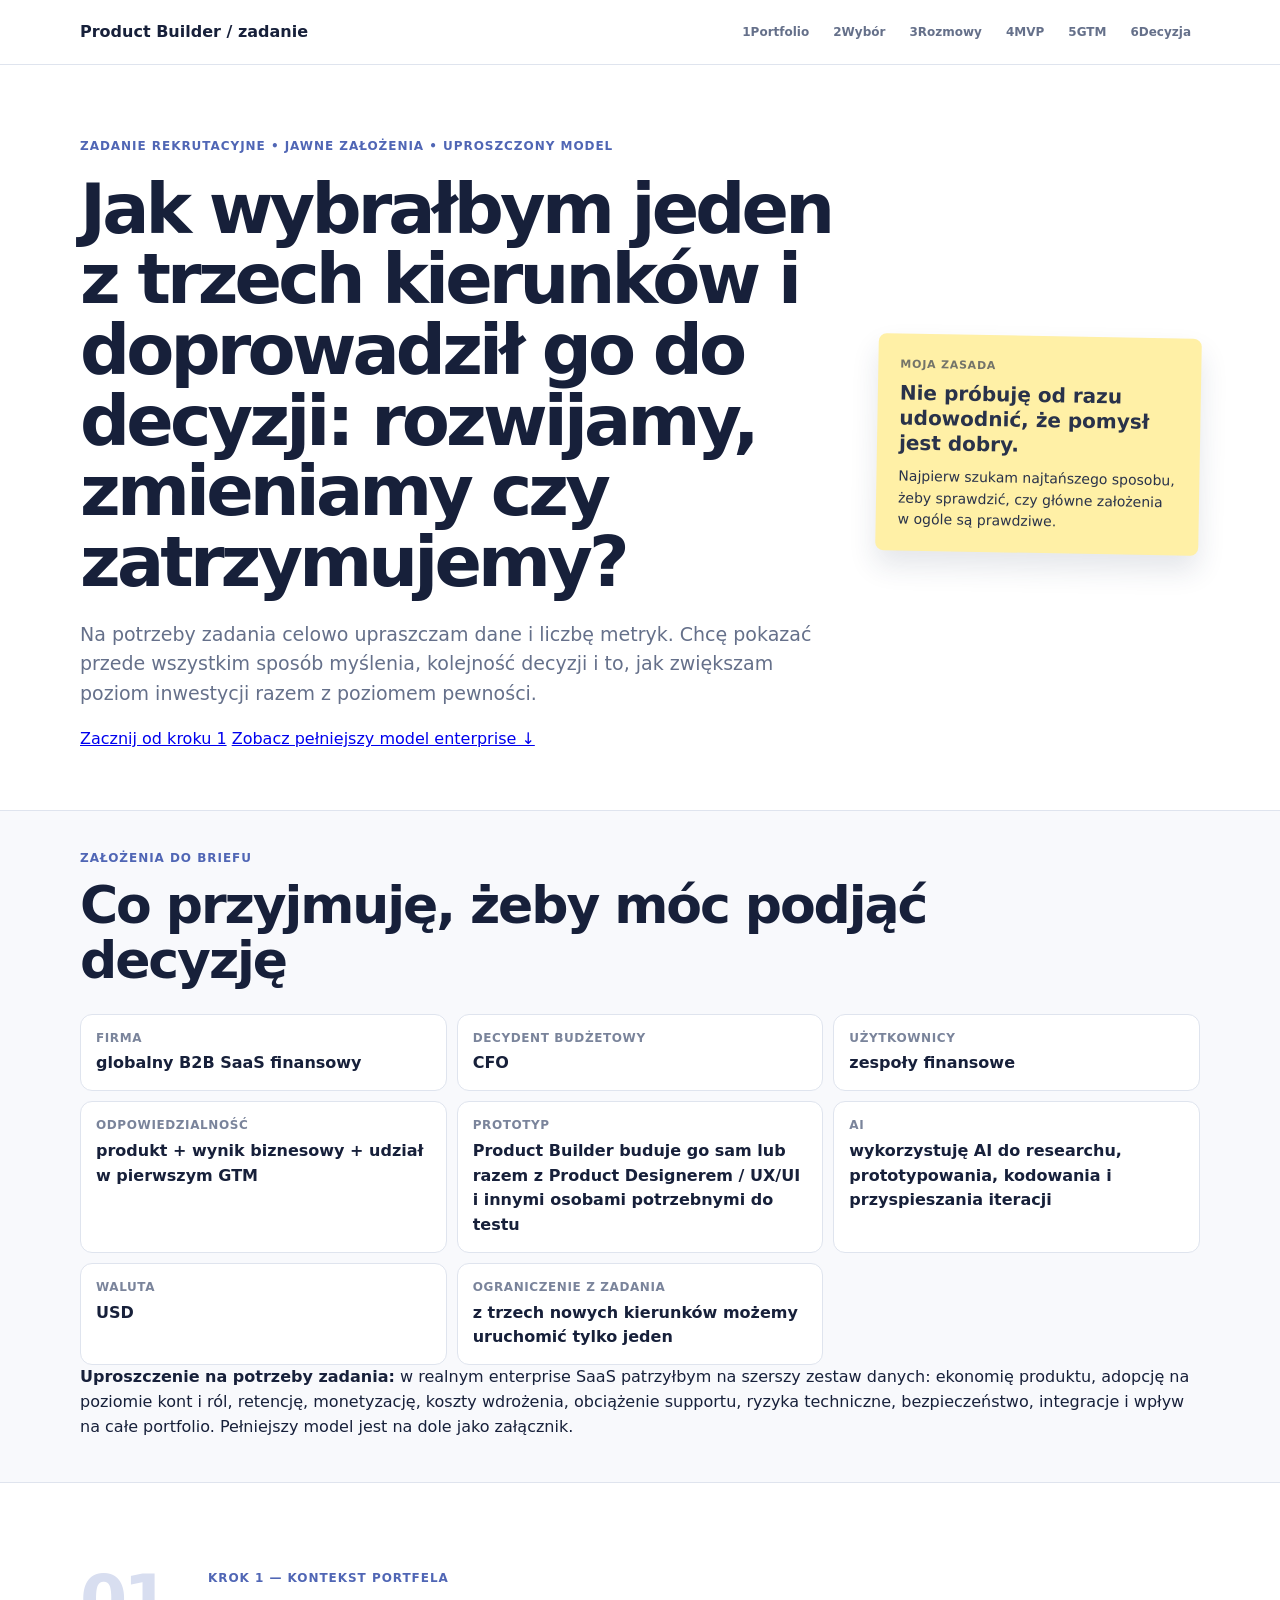
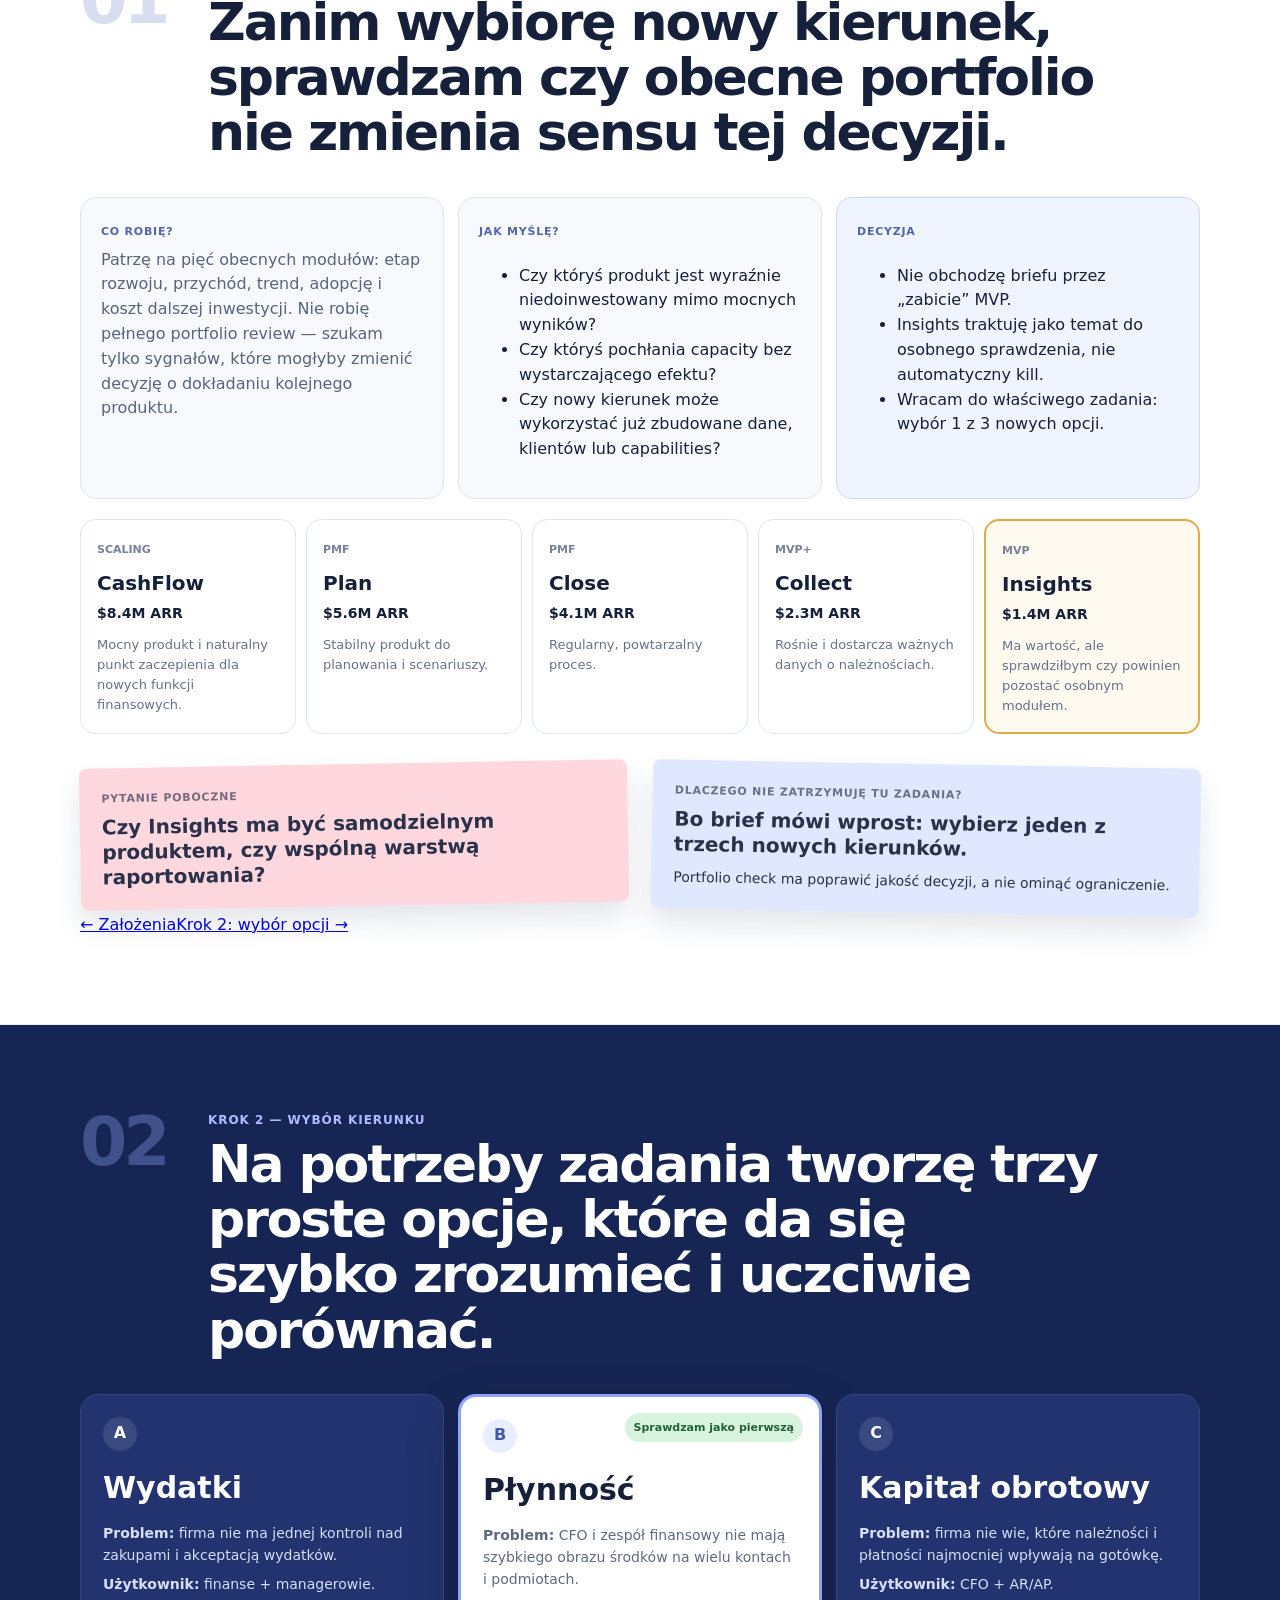
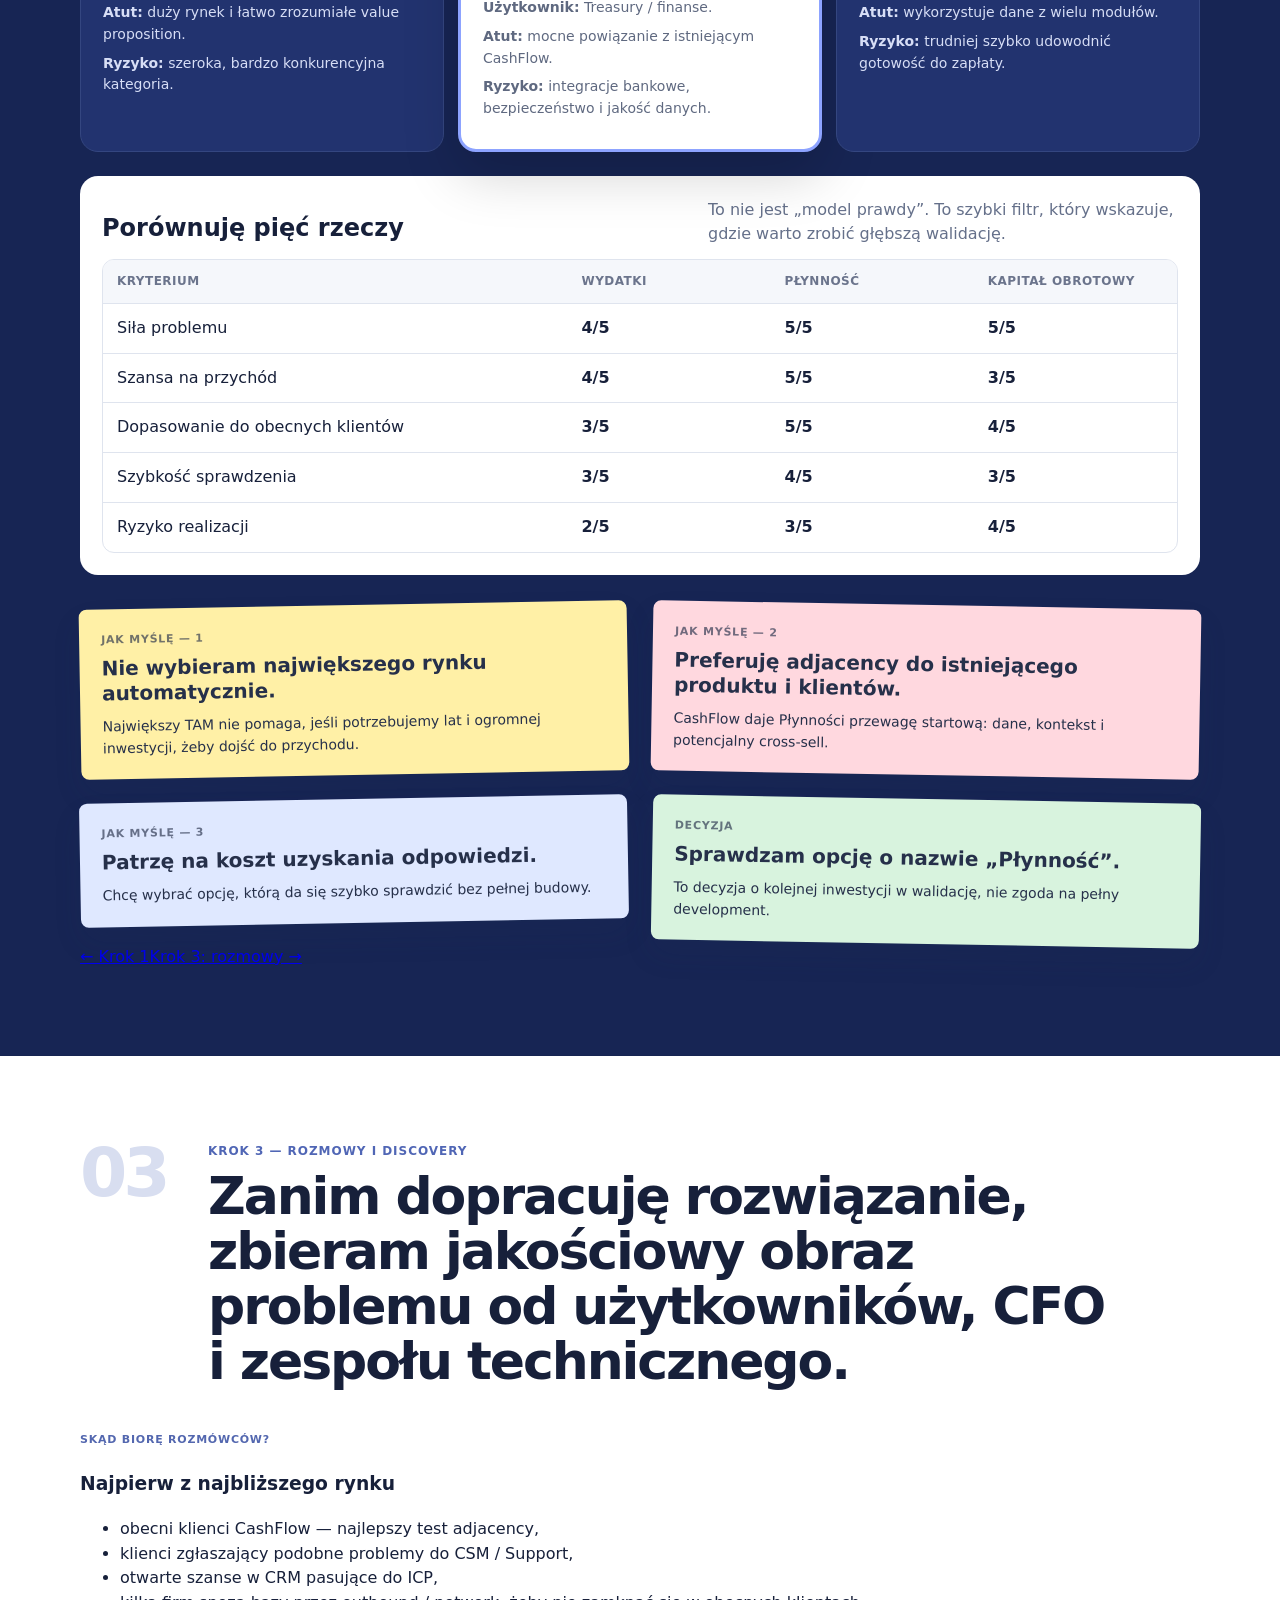
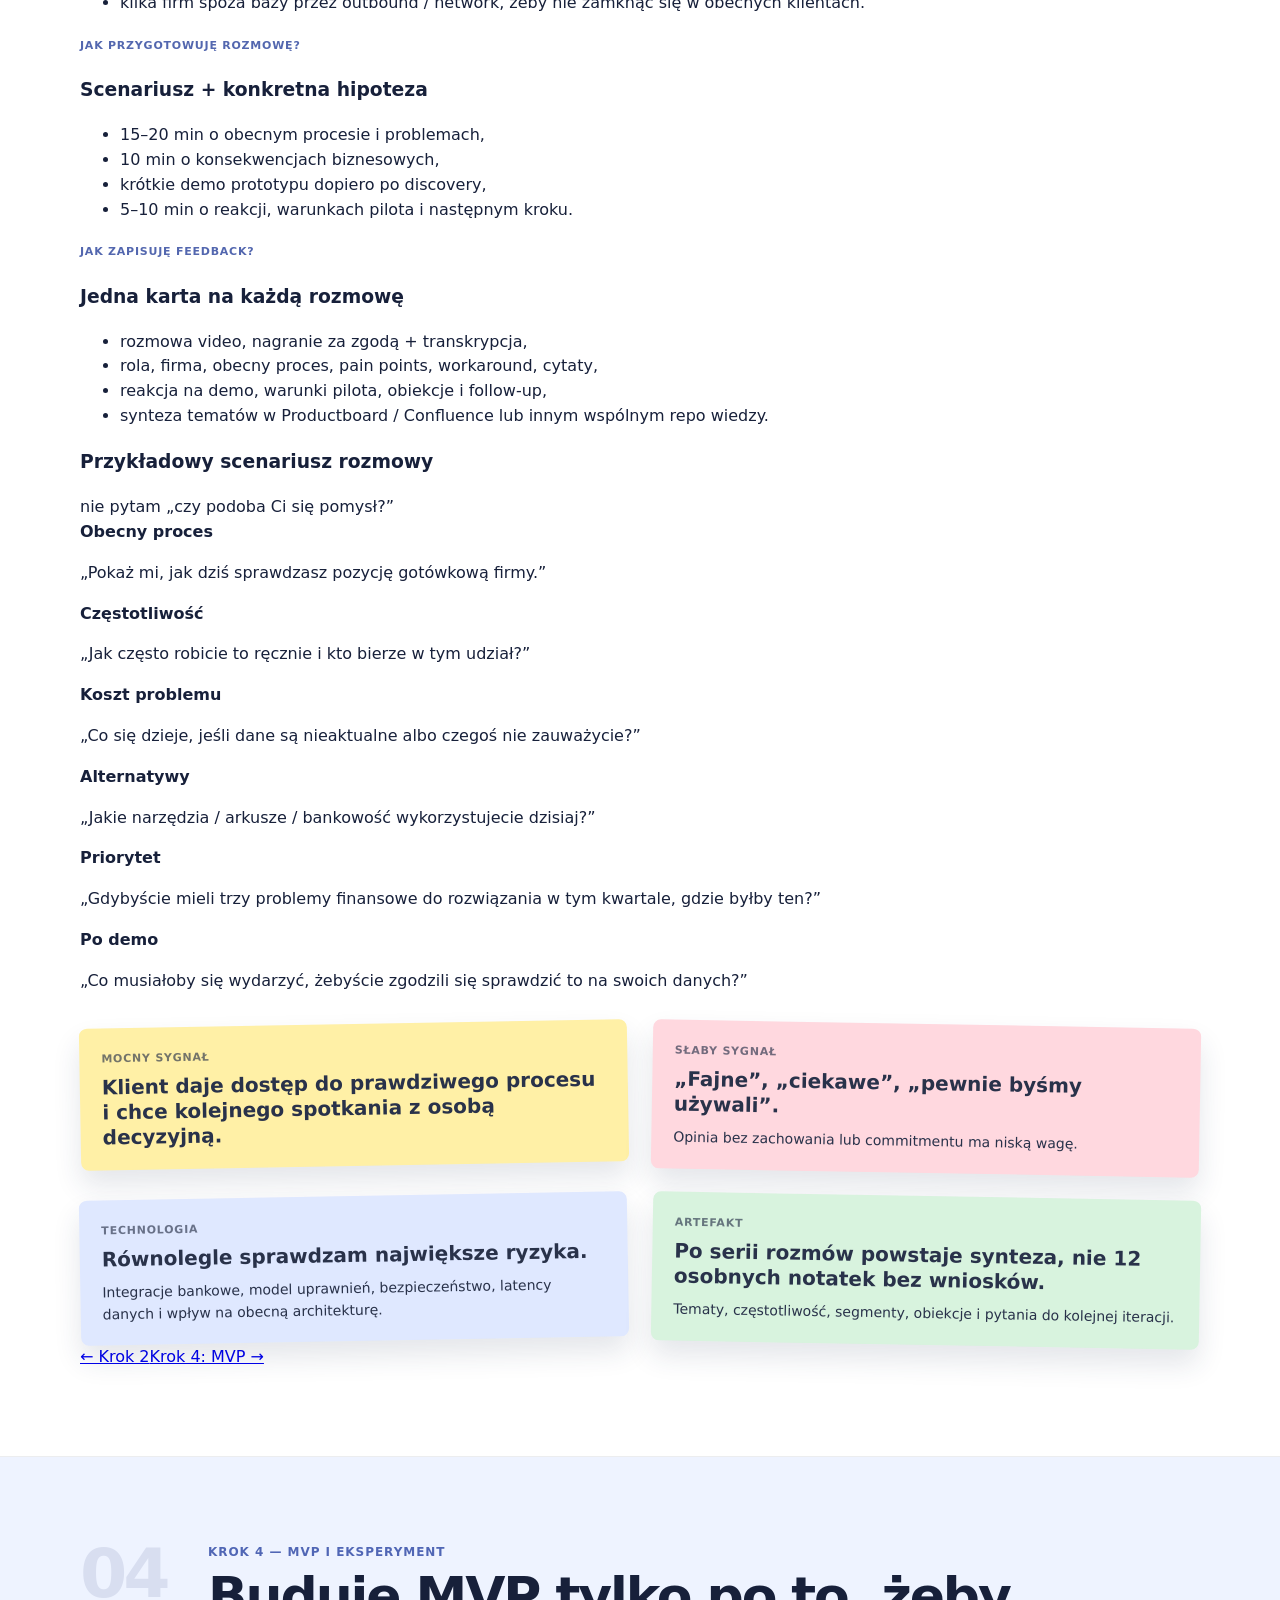
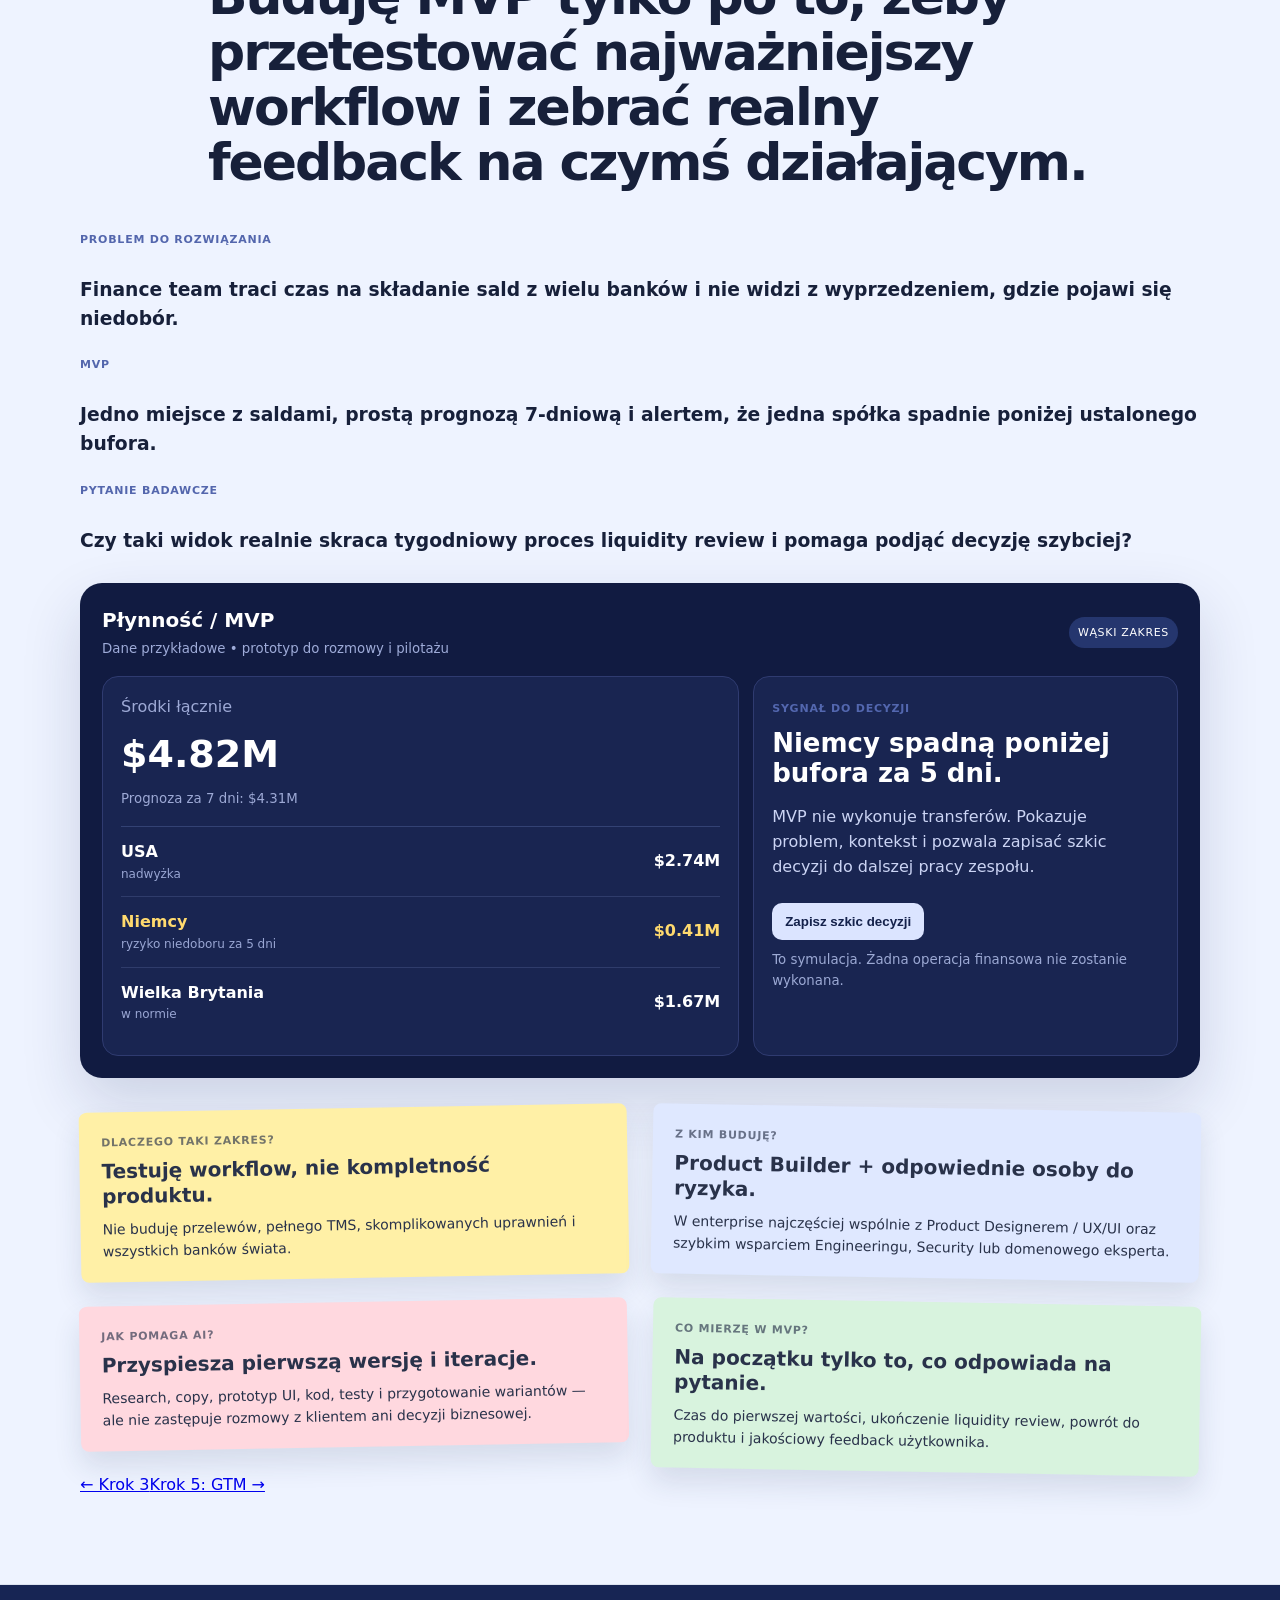
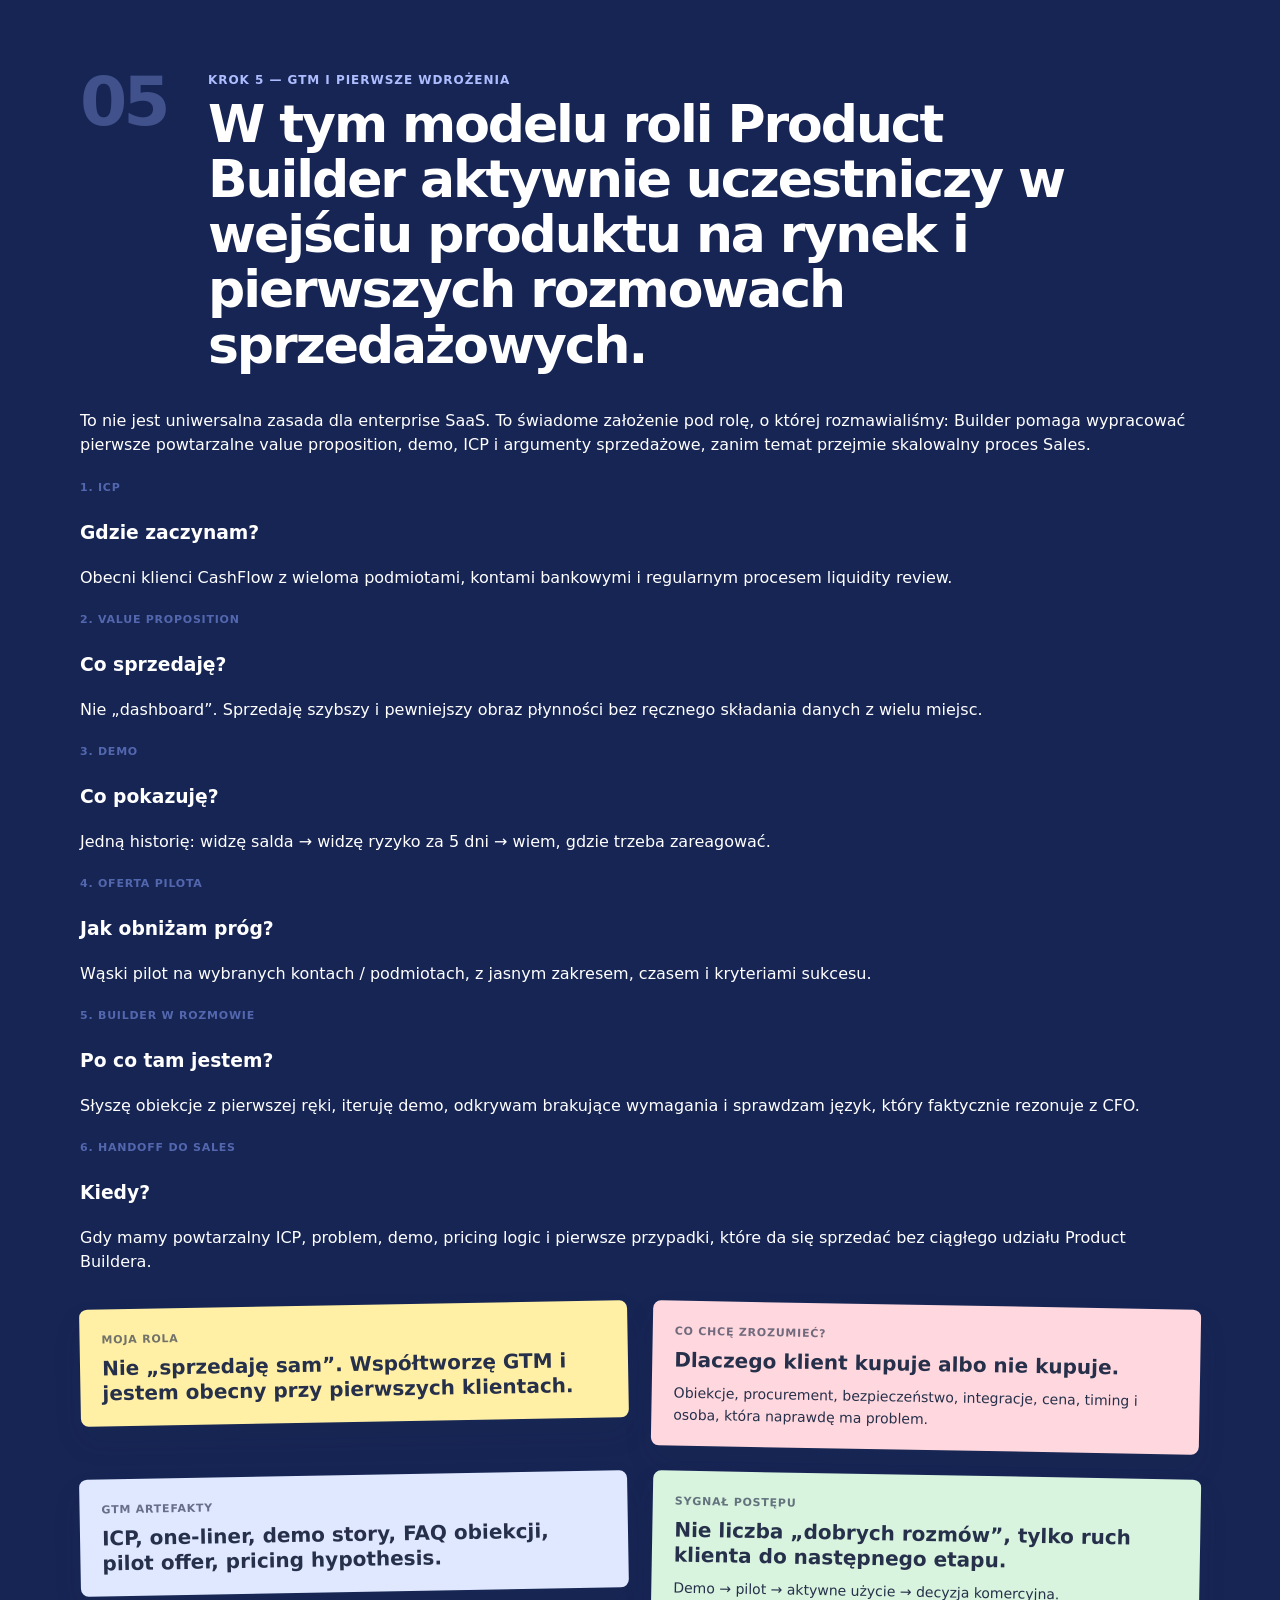
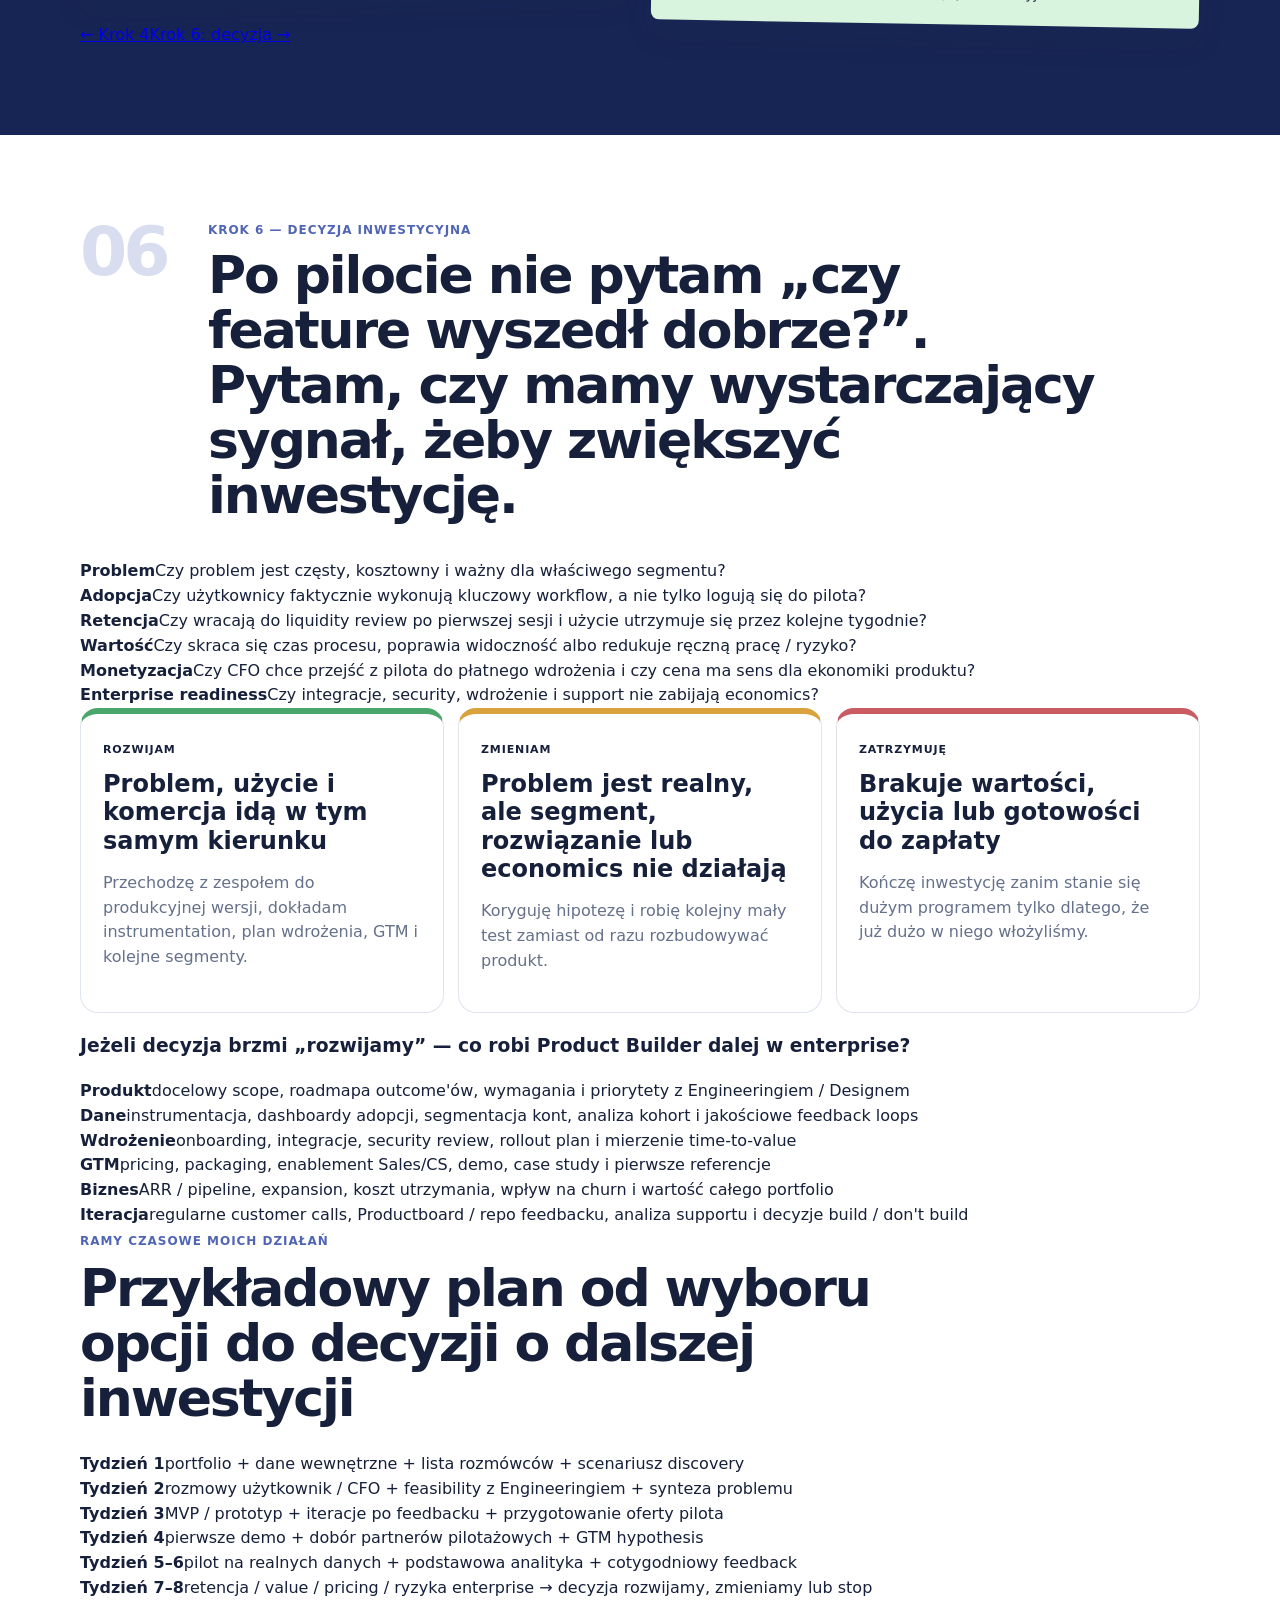
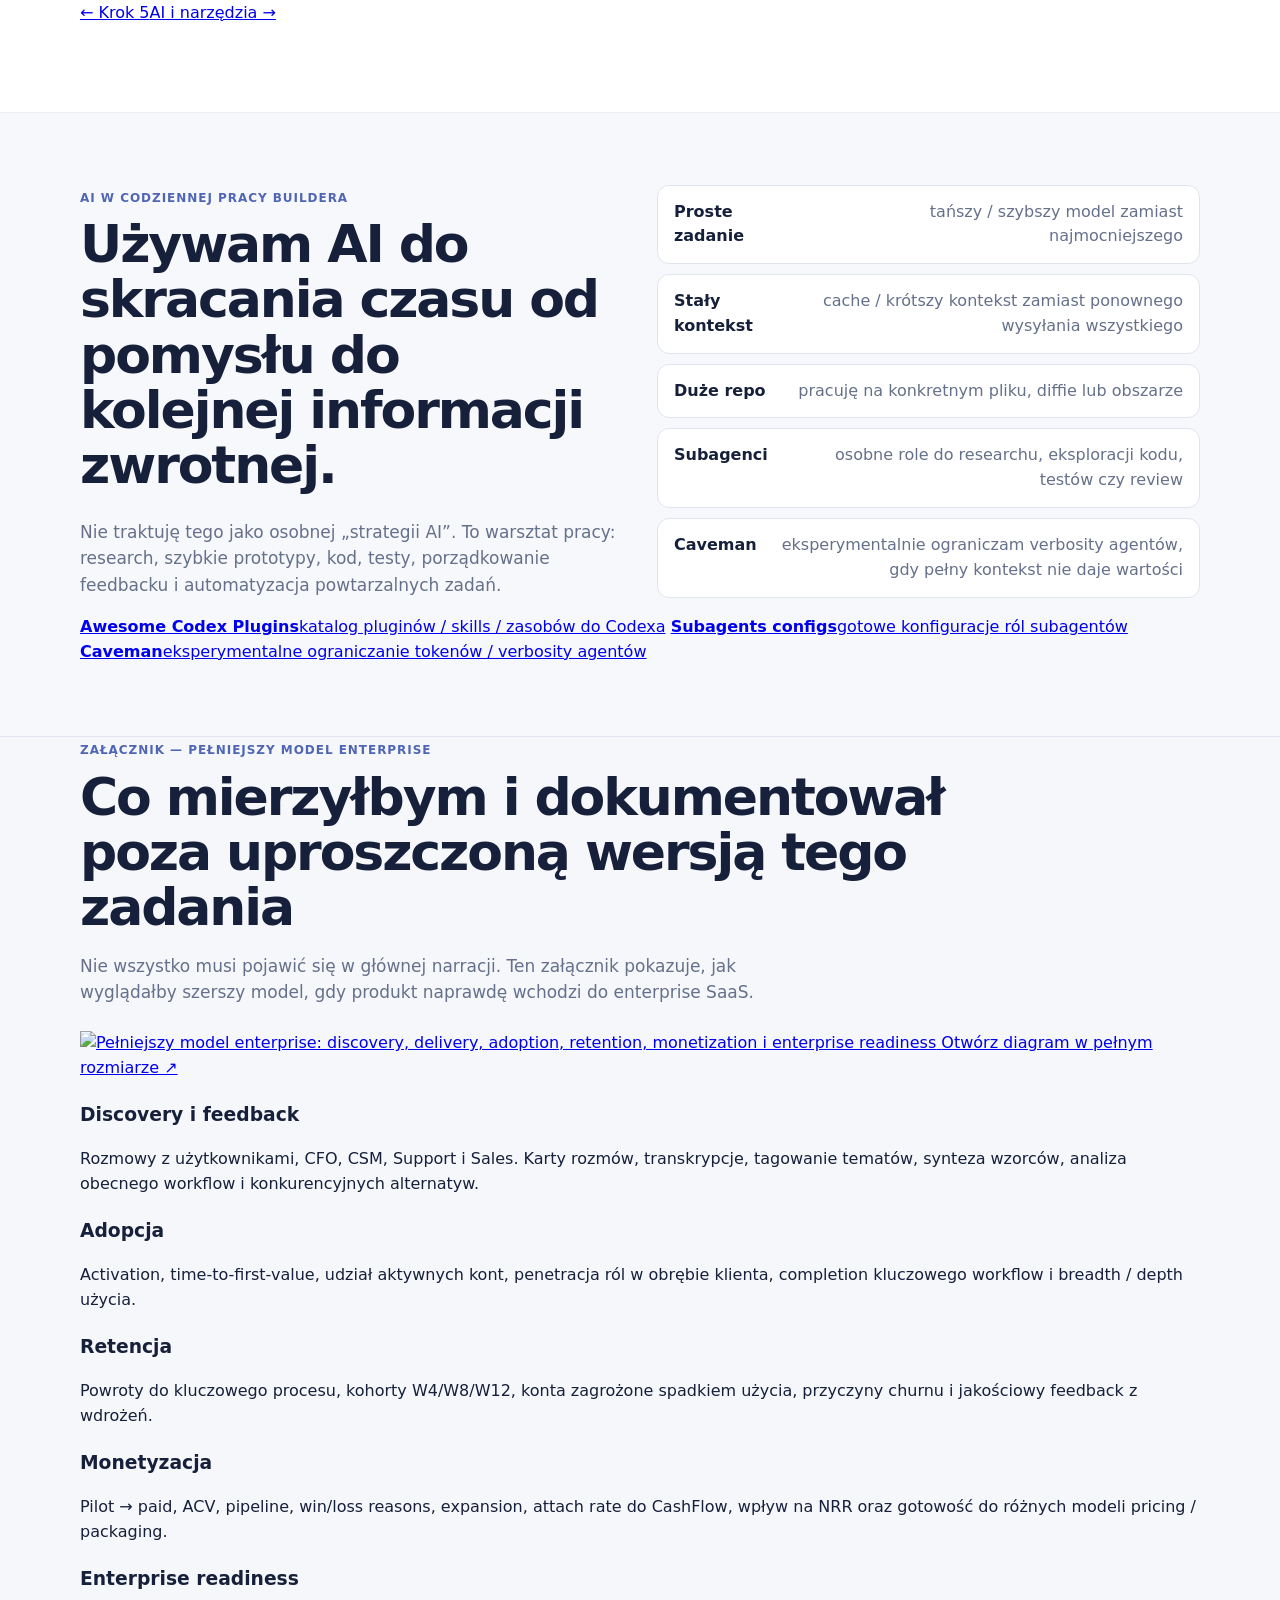
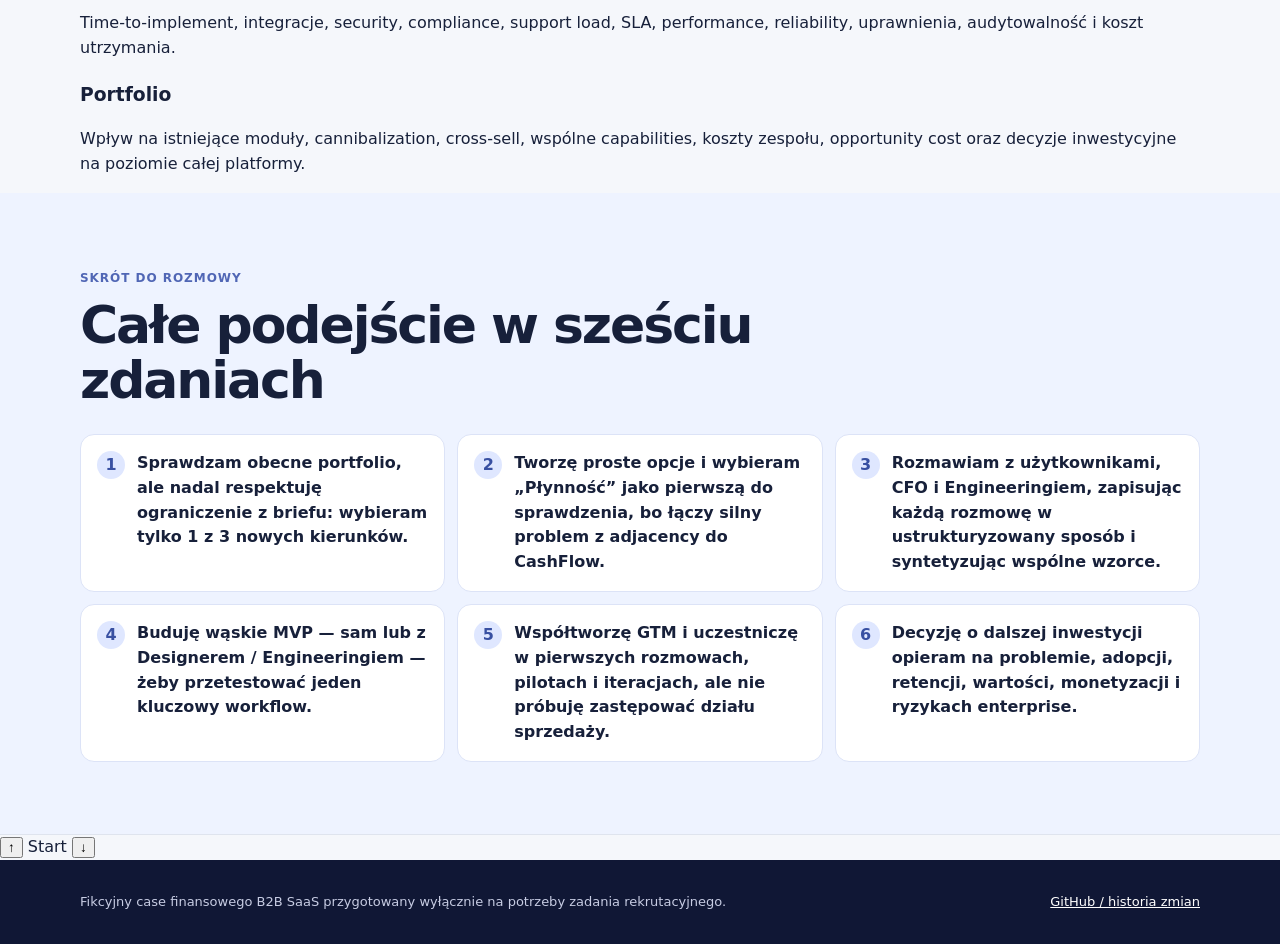
==== commit 943edbde: "refactor: rozbuduj kroki, discovery, MVP, GTM i enterprise appendix" ====
--- a/index.html
+++ b/index.html
@@ -4,137 +4,136 @@
   <meta charset="utf-8" />
   <meta name="viewport" content="width=device-width,initial-scale=1" />
   <meta name="robots" content="noindex,nofollow" />
-  <title>Product Builder — jak podejmuję decyzję</title>
-  <meta name="description" content="Uproszczona odpowiedź na zadanie rekrutacyjne Product Builder: jak wybieram kierunek, jak go sprawdzam i kiedy decyduję o dalszej inwestycji." />
+  <title>Product Builder — jak podchodzę do decyzji</title>
+  <meta name="description" content="Odpowiedź na zadanie rekrutacyjne Product Builder: tok myślenia, walidacja, MVP, GTM i decyzja inwestycyjna." />
   <link rel="stylesheet" href="styles.css" />
 </head>
 <body>
 <header class="topbar">
   <div class="wrap topbar-inner">
     <a class="brand" href="#start">Product Builder / zadanie</a>
-    <nav>
-      <a href="#krok0">0. Portfolio</a>
-      <a href="#krok1">1. Wybór</a>
-      <a href="#krok2">2. Sprawdzenie</a>
-      <a href="#krok3">3. Prototyp</a>
-      <a href="#krok4">4. Sprzedaż</a>
-      <a href="#krok5">5. Decyzja</a>
+    <nav class="step-nav" aria-label="Nawigacja po krokach">
+      <a href="#krok1" data-step="1"><span>1</span>Portfolio</a>
+      <a href="#krok2" data-step="2"><span>2</span>Wybór</a>
+      <a href="#krok3" data-step="3"><span>3</span>Rozmowy</a>
+      <a href="#krok4" data-step="4"><span>4</span>MVP</a>
+      <a href="#krok5" data-step="5"><span>5</span>GTM</a>
+      <a href="#krok6" data-step="6"><span>6</span>Decyzja</a>
     </nav>
   </div>
 </header>
 
 <main id="start">
-  <section class="hero">
+  <section class="hero snap-section">
     <div class="wrap hero-grid">
       <div>
-        <div class="eyebrow">Zadanie rekrutacyjne • około 4h • jawne założenia</div>
-        <h1>Jak wybrałbym jeden z trzech kierunków i sprawdził, czy warto go dalej rozwijać?</h1>
-        <p class="lead">Nie zaczynam od budowania rozwiązania. Najpierw upewniam się, że dobrze rozumiem sytuację biznesową, potem wybieram najbardziej obiecujący kierunek, a dopiero później zwiększam koszt kolejnych eksperymentów.</p>
+        <div class="eyebrow">Zadanie rekrutacyjne • jawne założenia • uproszczony model</div>
+        <h1>Jak wybrałbym jeden z trzech kierunków i doprowadził go do decyzji: rozwijamy, zmieniamy czy zatrzymujemy?</h1>
+        <p class="lead">Na potrzeby zadania celowo upraszczam dane i liczbę metryk. Chcę pokazać przede wszystkim sposób myślenia, kolejność decyzji i to, jak zwiększam poziom inwestycji razem z poziomem pewności.</p>
+        <div class="hero-actions">
+          <a class="primary-btn" href="#krok1">Zacznij od kroku 1</a>
+          <a class="text-link" href="#enterprise-model">Zobacz pełniejszy model enterprise ↓</a>
+        </div>
       </div>
       <aside class="sticky yellow hero-note">
         <span class="sticky-label">Moja zasada</span>
-        <strong>Najpierw redukuję niepewność. Dopiero potem inwestuję więcej.</strong>
-        <p>W tym zadaniu nie próbuję stworzyć idealnej strategii dla fikcyjnej firmy. Pokazuję sposób podejmowania decyzji.</p>
+        <strong>Nie próbuję od razu udowodnić, że pomysł jest dobry.</strong>
+        <p>Najpierw szukam najtańszego sposobu, żeby sprawdzić, czy główne założenia w ogóle są prawdziwe.</p>
       </aside>
     </div>
   </section>
 
   <section class="assumptions">
     <div class="wrap">
-      <div class="section-title small-title">
-        <span>Założenia, które dopowiadam do briefu</span>
+      <div class="section-title compact-title">
+        <span>Założenia do briefu</span>
+        <h2>Co przyjmuję, żeby móc podjąć decyzję</h2>
       </div>
       <div class="assumption-grid">
         <div class="assumption"><b>Firma</b><span>globalny B2B SaaS finansowy</span></div>
         <div class="assumption"><b>Decydent budżetowy</b><span>CFO</span></div>
         <div class="assumption"><b>Użytkownicy</b><span>zespoły finansowe</span></div>
-        <div class="assumption"><b>Odpowiedzialność roli</b><span>produkt + pierwsza sprzedaż + przychód</span></div>
+        <div class="assumption"><b>Odpowiedzialność</b><span>produkt + wynik biznesowy + udział w pierwszym GTM</span></div>
+        <div class="assumption"><b>Prototyp</b><span>Product Builder buduje go sam lub razem z Product Designerem / UX/UI i innymi osobami potrzebnymi do testu</span></div>
+        <div class="assumption"><b>AI</b><span>wykorzystuję AI do researchu, prototypowania, kodowania i przyspieszania iteracji</span></div>
         <div class="assumption"><b>Waluta</b><span>USD</span></div>
-        <div class="assumption"><b>Ograniczenie</b><span>możemy uruchomić jeden nowy kierunek</span></div>
-      </div>
-    </div>
-  </section>
-
-  <section id="krok0" class="stage stage-light">
-    <div class="wrap">
+        <div class="assumption"><b>Ograniczenie z zadania</b><span>z trzech nowych kierunków możemy uruchomić tylko jeden</span></div>
+      </div>
+      <div class="simplification-note">
+        <b>Uproszczenie na potrzeby zadania:</b> w realnym enterprise SaaS patrzyłbym na szerszy zestaw danych: ekonomię produktu, adopcję na poziomie kont i ról, retencję, monetyzację, koszty wdrożenia, obciążenie supportu, ryzyka techniczne, bezpieczeństwo, integracje i wpływ na całe portfolio. Pełniejszy model jest na dole jako załącznik.
+      </div>
+    </div>
+  </section>
+
+  <section id="krok1" class="stage stage-light snap-section" data-stage="1">
+    <div class="wrap stage-inner">
       <div class="stage-head">
-        <div class="stage-number">00</div>
-        <div>
-          <div class="stage-kicker">Krok 0 — zanim wybiorę nowy produkt</div>
-          <h2>Sprawdzam, czy obecne portfolio nie zmienia kontekstu decyzji.</h2>
+        <div class="stage-number">01</div>
+        <div>
+          <div class="stage-kicker">Krok 1 — kontekst portfela</div>
+          <h2>Zanim wybiorę nowy kierunek, sprawdzam czy obecne portfolio nie zmienia sensu tej decyzji.</h2>
         </div>
       </div>
 
       <div class="thinking-grid">
-        <article class="thinking-card">
-          <span class="thinking-label">Co robię?</span>
-          <p>Patrzę na pięć istniejących modułów i ich etap rozwoju. Szukam produktów, które pochłaniają dużo inwestycji, ale nie pokazują jeszcze wystarczającej wartości biznesowej.</p>
-        </article>
-        <article class="thinking-card">
-          <span class="thinking-label">Po co?</span>
-          <p>Chcę mieć pewność, że dokładanie szóstego produktu jest lepszym wykorzystaniem kapitału niż korekta jednego z obecnych kierunków.</p>
-        </article>
-        <article class="thinking-card decision-card">
-          <span class="thinking-label">Decyzja</span>
-          <p>Nie obchodzę ograniczenia z briefu. Nadal wybieram jeden z trzech nowych kierunków. Portfolio check daje mi tylko pełniejszy obraz.</p>
-        </article>
+        <article class="thinking-card"><span class="thinking-label">Co robię?</span><p>Patrzę na pięć obecnych modułów: etap rozwoju, przychód, trend, adopcję i koszt dalszej inwestycji. Nie robię pełnego portfolio review — szukam tylko sygnałów, które mogłyby zmienić decyzję o dokładaniu kolejnego produktu.</p></article>
+        <article class="thinking-card"><span class="thinking-label">Jak myślę?</span><ul class="compact-list"><li>Czy któryś produkt jest wyraźnie niedoinwestowany mimo mocnych wyników?</li><li>Czy któryś pochłania capacity bez wystarczającego efektu?</li><li>Czy nowy kierunek może wykorzystać już zbudowane dane, klientów lub capabilities?</li></ul></article>
+        <article class="thinking-card decision-card"><span class="thinking-label">Decyzja</span><ul class="compact-list"><li>Nie obchodzę briefu przez „zabicie” MVP.</li><li>Insights traktuję jako temat do osobnego sprawdzenia, nie automatyczny kill.</li><li>Wracam do właściwego zadania: wybór 1 z 3 nowych opcji.</li></ul></article>
       </div>
 
       <div class="portfolio-simple">
-        <div class="portfolio-card"><span>Scaling</span><h3>CashFlow</h3><b>$8.4M ARR</b><p>Mocny produkt i naturalny punkt zaczepienia dla nowych modułów.</p></div>
-        <div class="portfolio-card"><span>PMF</span><h3>Plan</h3><b>$5.6M ARR</b><p>Stabilny produkt do planowania i scenariuszy finansowych.</p></div>
-        <div class="portfolio-card"><span>PMF</span><h3>Close</h3><b>$4.1M ARR</b><p>Powtarzalny proces, wysoka regularność użycia.</p></div>
-        <div class="portfolio-card"><span>MVP+</span><h3>Collect</h3><b>$2.3M ARR</b><p>Rośnie szybko i dostarcza ważnych danych o należnościach.</p></div>
-        <div class="portfolio-card watch"><span>MVP</span><h3>Insights</h3><b>$1.4M ARR</b><p>Ma wartość, ale wymaga sprawdzenia, czy powinien pozostać osobnym modułem.</p></div>
+        <div class="portfolio-card"><span>Scaling</span><h3>CashFlow</h3><b>$8.4M ARR</b><p>Mocny produkt i naturalny punkt zaczepienia dla nowych funkcji finansowych.</p></div>
+        <div class="portfolio-card"><span>PMF</span><h3>Plan</h3><b>$5.6M ARR</b><p>Stabilny produkt do planowania i scenariuszy.</p></div>
+        <div class="portfolio-card"><span>PMF</span><h3>Close</h3><b>$4.1M ARR</b><p>Regularny, powtarzalny proces.</p></div>
+        <div class="portfolio-card"><span>MVP+</span><h3>Collect</h3><b>$2.3M ARR</b><p>Rośnie i dostarcza ważnych danych o należnościach.</p></div>
+        <div class="portfolio-card watch"><span>MVP</span><h3>Insights</h3><b>$1.4M ARR</b><p>Ma wartość, ale sprawdziłbym czy powinien pozostać osobnym modułem.</p></div>
       </div>
 
       <div class="sticky-row">
-        <aside class="sticky pink"><span class="sticky-label">Pytanie, które zadaję</span><strong>Czy Insights powinien pozostać osobnym produktem, czy stać się wspólną warstwą raportowania dla innych modułów?</strong></aside>
-        <aside class="sticky blue"><span class="sticky-label">Wniosek</span><strong>To ważne, ale nie zatrzymuje wyboru A/B/C.</strong><p>Wracam do głównego zadania.</p></aside>
-      </div>
-    </div>
-  </section>
-
-  <section id="krok1" class="stage stage-dark">
-    <div class="wrap">
+        <aside class="sticky pink"><span class="sticky-label">Pytanie poboczne</span><strong>Czy Insights ma być samodzielnym produktem, czy wspólną warstwą raportowania?</strong></aside>
+        <aside class="sticky blue"><span class="sticky-label">Dlaczego nie zatrzymuję tu zadania?</span><strong>Bo brief mówi wprost: wybierz jeden z trzech nowych kierunków.</strong><p>Portfolio check ma poprawić jakość decyzji, a nie ominąć ograniczenie.</p></aside>
+      </div>
+
+      <div class="stage-footer-nav"><a href="#start">← Założenia</a><a href="#krok2">Krok 2: wybór opcji →</a></div>
+    </div>
+  </section>
+
+  <section id="krok2" class="stage stage-dark snap-section" data-stage="2">
+    <div class="wrap stage-inner">
       <div class="stage-head inverse">
-        <div class="stage-number">01</div>
-        <div>
-          <div class="stage-kicker">Krok 1 — wybór kierunku do sprawdzenia</div>
-          <h2>Upraszczam trzy opcje tak, żeby można było je porównać bez fałszywej precyzji.</h2>
+        <div class="stage-number">02</div>
+        <div>
+          <div class="stage-kicker">Krok 2 — wybór kierunku</div>
+          <h2>Na potrzeby zadania tworzę trzy proste opcje, które da się szybko zrozumieć i uczciwie porównać.</h2>
         </div>
       </div>
 
       <div class="option-simple-grid">
         <article class="option-simple">
-          <div class="option-letter">A</div>
-          <h3>Wydatki</h3>
+          <div class="option-letter">A</div><h3>Wydatki</h3>
           <p><b>Problem:</b> firma nie ma jednej kontroli nad zakupami i akceptacją wydatków.</p>
           <p><b>Użytkownik:</b> finanse + managerowie.</p>
-          <p><b>Plus:</b> duży rynek.</p>
-          <p><b>Ryzyko:</b> bardzo konkurencyjna i szeroka kategoria.</p>
+          <p><b>Atut:</b> duży rynek i łatwo zrozumiałe value proposition.</p>
+          <p><b>Ryzyko:</b> szeroka, bardzo konkurencyjna kategoria.</p>
         </article>
         <article class="option-simple selected">
-          <div class="option-letter">B</div>
-          <div class="selected-badge">Pierwszy do sprawdzenia</div>
-          <h3>Płynność</h3>
-          <p><b>Problem:</b> CFO i treasury nie mają szybkiego, aktualnego obrazu środków na wielu kontach i podmiotach.</p>
-          <p><b>Użytkownik:</b> treasury / finanse.</p>
-          <p><b>Plus:</b> bardzo blisko obecnego CashFlow.</p>
-          <p><b>Ryzyko:</b> integracje bankowe i bezpieczeństwo.</p>
+          <div class="option-letter">B</div><div class="selected-badge">Sprawdzam jako pierwszą</div><h3>Płynność</h3>
+          <p><b>Problem:</b> CFO i zespół finansowy nie mają szybkiego obrazu środków na wielu kontach i podmiotach.</p>
+          <p><b>Użytkownik:</b> Treasury / finanse.</p>
+          <p><b>Atut:</b> mocne powiązanie z istniejącym CashFlow.</p>
+          <p><b>Ryzyko:</b> integracje bankowe, bezpieczeństwo i jakość danych.</p>
         </article>
         <article class="option-simple">
-          <div class="option-letter">C</div>
-          <h3>Kapitał obrotowy</h3>
-          <p><b>Problem:</b> firma nie wie, które należności i płatności najbardziej wpływają na gotówkę.</p>
+          <div class="option-letter">C</div><h3>Kapitał obrotowy</h3>
+          <p><b>Problem:</b> firma nie wie, które należności i płatności najmocniej wpływają na gotówkę.</p>
           <p><b>Użytkownik:</b> CFO + AR/AP.</p>
-          <p><b>Plus:</b> mocno wykorzystuje dane całej platformy.</p>
-          <p><b>Ryzyko:</b> trudniej udowodnić gotowość do zapłaty.</p>
+          <p><b>Atut:</b> wykorzystuje dane z wielu modułów.</p>
+          <p><b>Ryzyko:</b> trudniej szybko udowodnić gotowość do zapłaty.</p>
         </article>
       </div>
 
       <div class="compare-box">
-        <div class="compare-head"><h3>Porównuję tylko pięć rzeczy</h3><p>Resztę zostawiam na później, jeśli którakolwiek z opcji przejdzie pierwszą walidację.</p></div>
+        <div class="compare-head"><h3>Porównuję pięć rzeczy</h3><p>To nie jest „model prawdy”. To szybki filtr, który wskazuje, gdzie warto zrobić głębszą walidację.</p></div>
         <div class="compare-table">
           <div class="compare-row header"><span>Kryterium</span><span>Wydatki</span><span>Płynność</span><span>Kapitał obrotowy</span></div>
           <div class="compare-row"><span>Siła problemu</span><b>4/5</b><b>5/5</b><b>5/5</b></div>
@@ -146,70 +145,75 @@
       </div>
 
       <div class="sticky-row dark-notes">
-        <aside class="sticky yellow"><span class="sticky-label">Jak myślę?</span><strong>Nie wybieram największego rynku. Wybieram kierunek, w którym najłatwiej połączyć realny problem, istniejących klientów i drogę do przychodu.</strong></aside>
-        <aside class="sticky green"><span class="sticky-label">Decyzja</span><strong>Najpierw sprawdzam Płynność.</strong><p>To jeszcze nie jest decyzja o budowie produktu. To decyzja o tym, gdzie inwestuję kolejne dni pracy.</p></aside>
-      </div>
-    </div>
-  </section>
-
-  <section id="krok2" class="stage stage-light">
-    <div class="wrap">
-      <div class="stage-head">
-        <div class="stage-number">02</div>
-        <div>
-          <div class="stage-kicker">Krok 2 — sprawdzenie, czy problem naprawdę istnieje</div>
-          <h2>Rozmawiam równolegle z użytkownikiem, kupującym i zespołem technicznym.</h2>
-        </div>
-      </div>
-
-      <div class="three-track">
-        <article>
-          <span class="track-label">Użytkownik</span>
-          <h3>Treasury / finanse</h3>
-          <p>Pytam, jak dziś sprawdzają gotówkę, ile czasu to zajmuje, gdzie pojawiają się błędy i co dzieje się, gdy informacja jest spóźniona.</p>
-          <div class="question">Nie pytam: „czy używałbyś takiego produktu?”</div>
-        </article>
-        <article>
-          <span class="track-label">Kupujący</span>
-          <h3>CFO</h3>
-          <p>Sprawdzam koszt problemu, priorytet względem innych inicjatyw i czy CFO byłby gotowy zapłacić za jego rozwiązanie.</p>
-          <div class="question">Szukam konkretnego zobowiązania, nie komplementów.</div>
-        </article>
-        <article>
-          <span class="track-label">Technologia</span>
-          <h3>Engineering</h3>
-          <p>Weryfikuję najdroższe ryzyka: bank connectivity, uprawnienia, bezpieczeństwo, dane i zgodność z obecnym modelem platformy.</p>
-          <div class="question">Nie projektuję jeszcze docelowej architektury.</div>
-        </article>
-      </div>
-
-      <div class="thinking-grid">
-        <article class="thinking-card"><span class="thinking-label">Co chcę wiedzieć po 2 tygodniach?</span><p>Czy problem jest częsty i kosztowny, czy dotyczy wystarczająco dużej części naszego ICP i czy kupujący chce wejść z nami w pilot.</p></article>
-        <article class="thinking-card"><span class="thinking-label">Co uznaję za mocny sygnał?</span><p>Klient daje dostęp do prawdziwego procesu i danych, wraca na kolejne spotkanie i jest gotowy wejść w pilotaż.</p></article>
-        <article class="thinking-card decision-card"><span class="thinking-label">Co mnie zatrzymuje?</span><p>Problem okazuje się rzadki, „nice to have”, trudny do wycenienia albo wymaga nieproporcjonalnie kosztownej integracji.</p></article>
-      </div>
-    </div>
-  </section>
-
-  <section id="krok3" class="stage stage-soft">
-    <div class="wrap">
+        <aside class="sticky yellow"><span class="sticky-label">Jak myślę — 1</span><strong>Nie wybieram największego rynku automatycznie.</strong><p>Największy TAM nie pomaga, jeśli potrzebujemy lat i ogromnej inwestycji, żeby dojść do przychodu.</p></aside>
+        <aside class="sticky pink"><span class="sticky-label">Jak myślę — 2</span><strong>Preferuję adjacency do istniejącego produktu i klientów.</strong><p>CashFlow daje Płynności przewagę startową: dane, kontekst i potencjalny cross-sell.</p></aside>
+        <aside class="sticky blue"><span class="sticky-label">Jak myślę — 3</span><strong>Patrzę na koszt uzyskania odpowiedzi.</strong><p>Chcę wybrać opcję, którą da się szybko sprawdzić bez pełnej budowy.</p></aside>
+        <aside class="sticky green"><span class="sticky-label">Decyzja</span><strong>Sprawdzam opcję o nazwie „Płynność”.</strong><p>To decyzja o kolejnej inwestycji w walidację, nie zgoda na pełny development.</p></aside>
+      </div>
+
+      <div class="stage-footer-nav"><a href="#krok1">← Krok 1</a><a href="#krok3">Krok 3: rozmowy →</a></div>
+    </div>
+  </section>
+
+  <section id="krok3" class="stage stage-light snap-section" data-stage="3">
+    <div class="wrap stage-inner">
       <div class="stage-head">
         <div class="stage-number">03</div>
         <div>
-          <div class="stage-kicker">Krok 3 — Product Builder</div>
-          <h2>Buduję najmniejszy działający prototyp, który może odpowiedzieć na konkretne pytanie.</h2>
+          <div class="stage-kicker">Krok 3 — rozmowy i discovery</div>
+          <h2>Zanim dopracuję rozwiązanie, zbieram jakościowy obraz problemu od użytkowników, CFO i zespołu technicznego.</h2>
+        </div>
+      </div>
+
+      <div class="source-grid">
+        <article><span class="track-label">Skąd biorę rozmówców?</span><h3>Najpierw z najbliższego rynku</h3><ul class="compact-list"><li>obecni klienci CashFlow — najlepszy test adjacency,</li><li>klienci zgłaszający podobne problemy do CSM / Support,</li><li>otwarte szanse w CRM pasujące do ICP,</li><li>kilka firm spoza bazy przez outbound / network, żeby nie zamknąć się w obecnych klientach.</li></ul></article>
+        <article><span class="track-label">Jak przygotowuję rozmowę?</span><h3>Scenariusz + konkretna hipoteza</h3><ul class="compact-list"><li>15–20 min o obecnym procesie i problemach,</li><li>10 min o konsekwencjach biznesowych,</li><li>krótkie demo prototypu dopiero po discovery,</li><li>5–10 min o reakcji, warunkach pilota i następnym kroku.</li></ul></article>
+        <article><span class="track-label">Jak zapisuję feedback?</span><h3>Jedna karta na każdą rozmowę</h3><ul class="compact-list"><li>rozmowa video, nagranie za zgodą + transkrypcja,</li><li>rola, firma, obecny proces, pain points, workaround, cytaty,</li><li>reakcja na demo, warunki pilota, obiekcje i follow-up,</li><li>synteza tematów w Productboard / Confluence lub innym wspólnym repo wiedzy.</li></ul></article>
+      </div>
+
+      <div class="interview-template">
+        <div class="template-head"><h3>Przykładowy scenariusz rozmowy</h3><span>nie pytam „czy podoba Ci się pomysł?”</span></div>
+        <div class="question-grid">
+          <div><b>Obecny proces</b><p>„Pokaż mi, jak dziś sprawdzasz pozycję gotówkową firmy.”</p></div>
+          <div><b>Częstotliwość</b><p>„Jak często robicie to ręcznie i kto bierze w tym udział?”</p></div>
+          <div><b>Koszt problemu</b><p>„Co się dzieje, jeśli dane są nieaktualne albo czegoś nie zauważycie?”</p></div>
+          <div><b>Alternatywy</b><p>„Jakie narzędzia / arkusze / bankowość wykorzystujecie dzisiaj?”</p></div>
+          <div><b>Priorytet</b><p>„Gdybyście mieli trzy problemy finansowe do rozwiązania w tym kwartale, gdzie byłby ten?”</p></div>
+          <div><b>Po demo</b><p>„Co musiałoby się wydarzyć, żebyście zgodzili się sprawdzić to na swoich danych?”</p></div>
         </div>
       </div>
 
       <div class="sticky-row">
-        <aside class="sticky yellow"><span class="sticky-label">Hipoteza</span><strong>Jeżeli pokażemy wszystkie salda i przyszły niedobór w jednym miejscu, zespół finansowy szybciej podejmie decyzję niż w obecnym procesie.</strong></aside>
-        <aside class="sticky blue"><span class="sticky-label">Zakres prototypu</span><strong>Widoczność środków + prosty alert + jedna rekomendacja.</strong><p>Bez pełnego TMS, przelewów, skomplikowanych uprawnień i dziesiątek ekranów.</p></aside>
+        <aside class="sticky yellow"><span class="sticky-label">Mocny sygnał</span><strong>Klient daje dostęp do prawdziwego procesu i chce kolejnego spotkania z osobą decyzyjną.</strong></aside>
+        <aside class="sticky pink"><span class="sticky-label">Słaby sygnał</span><strong>„Fajne”, „ciekawe”, „pewnie byśmy używali”.</strong><p>Opinia bez zachowania lub commitmentu ma niską wagę.</p></aside>
+        <aside class="sticky blue"><span class="sticky-label">Technologia</span><strong>Równolegle sprawdzam największe ryzyka.</strong><p>Integracje bankowe, model uprawnień, bezpieczeństwo, latency danych i wpływ na obecną architekturę.</p></aside>
+        <aside class="sticky green"><span class="sticky-label">Artefakt</span><strong>Po serii rozmów powstaje synteza, nie 12 osobnych notatek bez wniosków.</strong><p>Tematy, częstotliwość, segmenty, obiekcje i pytania do kolejnej iteracji.</p></aside>
+      </div>
+
+      <div class="stage-footer-nav"><a href="#krok2">← Krok 2</a><a href="#krok4">Krok 4: MVP →</a></div>
+    </div>
+  </section>
+
+  <section id="krok4" class="stage stage-soft snap-section" data-stage="4">
+    <div class="wrap stage-inner">
+      <div class="stage-head">
+        <div class="stage-number">04</div>
+        <div>
+          <div class="stage-kicker">Krok 4 — MVP i eksperyment</div>
+          <h2>Buduję MVP tylko po to, żeby przetestować najważniejszy workflow i zebrać realny feedback na czymś działającym.</h2>
+        </div>
+      </div>
+
+      <div class="mvp-explainer">
+        <div><span class="thinking-label">Problem do rozwiązania</span><h3>Finance team traci czas na składanie sald z wielu banków i nie widzi z wyprzedzeniem, gdzie pojawi się niedobór.</h3></div>
+        <div><span class="thinking-label">MVP</span><h3>Jedno miejsce z saldami, prostą prognozą 7-dniową i alertem, że jedna spółka spadnie poniżej ustalonego bufora.</h3></div>
+        <div><span class="thinking-label">Pytanie badawcze</span><h3>Czy taki widok realnie skraca tygodniowy proces liquidity review i pomaga podjąć decyzję szybciej?</h3></div>
       </div>
 
       <div class="prototype">
         <div class="prototype-top">
-          <div><span class="prototype-brand">Płynność / prototyp</span><small>Dane przykładowe</small></div>
-          <span class="prototype-status">wersja do rozmowy z klientem</span>
+          <div><span class="prototype-brand">Płynność / MVP</span><small>Dane przykładowe • prototyp do rozmowy i pilotażu</small></div>
+          <span class="prototype-status">wąski zakres</span>
         </div>
         <div class="prototype-grid">
           <div class="prototype-panel">
@@ -219,130 +223,175 @@
             <div class="account-row"><div><b>Wielka Brytania</b><span>w normie</span></div><strong>$1.67M</strong></div>
           </div>
           <div class="prototype-panel recommendation">
-            <span class="track-label">Rekomendacja</span>
-            <h3>Przenieś $240k do spółki w Niemczech.</h3>
-            <p>Według prognozy za 5 dni saldo spadnie poniżej ustalonego bufora.</p>
-            <button id="approve-transfer">Utwórz szkic decyzji</button>
-            <small id="transfer-status">To tylko symulacja — żadna operacja finansowa nie zostanie wykonana.</small>
+            <span class="track-label">Sygnał do decyzji</span>
+            <h3>Niemcy spadną poniżej bufora za 5 dni.</h3>
+            <p>MVP nie wykonuje transferów. Pokazuje problem, kontekst i pozwala zapisać szkic decyzji do dalszej pracy zespołu.</p>
+            <button id="approve-transfer">Zapisz szkic decyzji</button>
+            <small id="transfer-status">To symulacja. Żadna operacja finansowa nie zostanie wykonana.</small>
           </div>
         </div>
       </div>
-    </div>
-  </section>
-
-  <section id="krok4" class="stage stage-dark">
-    <div class="wrap">
+
+      <div class="sticky-row">
+        <aside class="sticky yellow"><span class="sticky-label">Dlaczego taki zakres?</span><strong>Testuję workflow, nie kompletność produktu.</strong><p>Nie buduję przelewów, pełnego TMS, skomplikowanych uprawnień i wszystkich banków świata.</p></aside>
+        <aside class="sticky blue"><span class="sticky-label">Z kim buduję?</span><strong>Product Builder + odpowiednie osoby do ryzyka.</strong><p>W enterprise najczęściej wspólnie z Product Designerem / UX/UI oraz szybkim wsparciem Engineeringu, Security lub domenowego eksperta.</p></aside>
+        <aside class="sticky pink"><span class="sticky-label">Jak pomaga AI?</span><strong>Przyspiesza pierwszą wersję i iteracje.</strong><p>Research, copy, prototyp UI, kod, testy i przygotowanie wariantów — ale nie zastępuje rozmowy z klientem ani decyzji biznesowej.</p></aside>
+        <aside class="sticky green"><span class="sticky-label">Co mierzę w MVP?</span><strong>Na początku tylko to, co odpowiada na pytanie.</strong><p>Czas do pierwszej wartości, ukończenie liquidity review, powrót do produktu i jakościowy feedback użytkownika.</p></aside>
+      </div>
+
+      <div class="stage-footer-nav"><a href="#krok3">← Krok 3</a><a href="#krok5">Krok 5: GTM →</a></div>
+    </div>
+  </section>
+
+  <section id="krok5" class="stage stage-dark snap-section" data-stage="5">
+    <div class="wrap stage-inner">
       <div class="stage-head inverse">
-        <div class="stage-number">04</div>
-        <div>
-          <div class="stage-kicker">Krok 4 — sprzedaż jest częścią walidacji</div>
-          <h2>Nie czekam z kontaktem z rynkiem, aż produkt będzie „gotowy”.</h2>
-        </div>
-      </div>
-
-      <div class="sales-path">
-        <div><span>1</span><b>10 rozmów</b><p>problem i obecny proces</p></div>
-        <div><span>2</span><b>5 prezentacji</b><p>prototyp + rozmowa o wartości</p></div>
-        <div><span>3</span><b>3 piloty</b><p>realne dane i proces</p></div>
-        <div><span>4</span><b>1 płatny pilot</b><p>pierwszy sygnał komercyjny</p></div>
+        <div class="stage-number">05</div>
+        <div>
+          <div class="stage-kicker">Krok 5 — GTM i pierwsze wdrożenia</div>
+          <h2>W tym modelu roli Product Builder aktywnie uczestniczy w wejściu produktu na rynek i pierwszych rozmowach sprzedażowych.</h2>
+        </div>
+      </div>
+
+      <p class="stage-lead inverse-lead">To nie jest uniwersalna zasada dla enterprise SaaS. To świadome założenie pod rolę, o której rozmawialiśmy: Builder pomaga wypracować pierwsze powtarzalne value proposition, demo, ICP i argumenty sprzedażowe, zanim temat przejmie skalowalny proces Sales.</p>
+
+      <div class="gtm-grid">
+        <article><span class="track-label">1. ICP</span><h3>Gdzie zaczynam?</h3><p>Obecni klienci CashFlow z wieloma podmiotami, kontami bankowymi i regularnym procesem liquidity review.</p></article>
+        <article><span class="track-label">2. Value proposition</span><h3>Co sprzedaję?</h3><p>Nie „dashboard”. Sprzedaję szybszy i pewniejszy obraz płynności bez ręcznego składania danych z wielu miejsc.</p></article>
+        <article><span class="track-label">3. Demo</span><h3>Co pokazuję?</h3><p>Jedną historię: widzę salda → widzę ryzyko za 5 dni → wiem, gdzie trzeba zareagować.</p></article>
+        <article><span class="track-label">4. Oferta pilota</span><h3>Jak obniżam próg?</h3><p>Wąski pilot na wybranych kontach / podmiotach, z jasnym zakresem, czasem i kryteriami sukcesu.</p></article>
+        <article><span class="track-label">5. Builder w rozmowie</span><h3>Po co tam jestem?</h3><p>Słyszę obiekcje z pierwszej ręki, iteruję demo, odkrywam brakujące wymagania i sprawdzam język, który faktycznie rezonuje z CFO.</p></article>
+        <article><span class="track-label">6. Handoff do Sales</span><h3>Kiedy?</h3><p>Gdy mamy powtarzalny ICP, problem, demo, pricing logic i pierwsze przypadki, które da się sprzedać bez ciągłego udziału Product Buildera.</p></article>
       </div>
 
       <div class="sticky-row dark-notes">
-        <aside class="sticky pink"><span class="sticky-label">Dlaczego ja?</span><strong>Product Builder sam zdobywa pierwszych klientów i uczy się z procesu sprzedaży.</strong><p>Dopiero gdy proces zaczyna być powtarzalny, przekazuję go szerzej do Sales.</p></aside>
-        <aside class="sticky yellow"><span class="sticky-label">Czego szukam?</span><strong>Nie „podoba mi się”. Szukam: dostępu do danych, pilota, udziału CFO i gotowości do zapłaty.</strong></aside>
-      </div>
-    </div>
-  </section>
-
-  <section id="krok5" class="stage stage-light">
-    <div class="wrap">
+        <aside class="sticky yellow"><span class="sticky-label">Moja rola</span><strong>Nie „sprzedaję sam”. Współtworzę GTM i jestem obecny przy pierwszych klientach.</strong></aside>
+        <aside class="sticky pink"><span class="sticky-label">Co chcę zrozumieć?</span><strong>Dlaczego klient kupuje albo nie kupuje.</strong><p>Obiekcje, procurement, bezpieczeństwo, integracje, cena, timing i osoba, która naprawdę ma problem.</p></aside>
+        <aside class="sticky blue"><span class="sticky-label">GTM artefakty</span><strong>ICP, one-liner, demo story, FAQ obiekcji, pilot offer, pricing hypothesis.</strong></aside>
+        <aside class="sticky green"><span class="sticky-label">Sygnał postępu</span><strong>Nie liczba „dobrych rozmów”, tylko ruch klienta do następnego etapu.</strong><p>Demo → pilot → aktywne użycie → decyzja komercyjna.</p></aside>
+      </div>
+
+      <div class="stage-footer-nav"><a href="#krok4">← Krok 4</a><a href="#krok6">Krok 6: decyzja →</a></div>
+    </div>
+  </section>
+
+  <section id="krok6" class="stage stage-light snap-section" data-stage="6">
+    <div class="wrap stage-inner">
       <div class="stage-head">
-        <div class="stage-number">05</div>
-        <div>
-          <div class="stage-kicker">Krok 5 — decyzja po walidacji</div>
-          <h2>Kończę etap jedną z trzech decyzji: rozwijamy, zmieniamy kierunek albo zatrzymujemy.</h2>
-        </div>
+        <div class="stage-number">06</div>
+        <div>
+          <div class="stage-kicker">Krok 6 — decyzja inwestycyjna</div>
+          <h2>Po pilocie nie pytam „czy feature wyszedł dobrze?”. Pytam, czy mamy wystarczający sygnał, żeby zwiększyć inwestycję.</h2>
+        </div>
+      </div>
+
+      <div class="metric-strips">
+        <div><b>Problem</b><span>Czy problem jest częsty, kosztowny i ważny dla właściwego segmentu?</span></div>
+        <div><b>Adopcja</b><span>Czy użytkownicy faktycznie wykonują kluczowy workflow, a nie tylko logują się do pilota?</span></div>
+        <div><b>Retencja</b><span>Czy wracają do liquidity review po pierwszej sesji i użycie utrzymuje się przez kolejne tygodnie?</span></div>
+        <div><b>Wartość</b><span>Czy skraca się czas procesu, poprawia widoczność albo redukuje ręczną pracę / ryzyko?</span></div>
+        <div><b>Monetyzacja</b><span>Czy CFO chce przejść z pilota do płatnego wdrożenia i czy cena ma sens dla ekonomiki produktu?</span></div>
+        <div><b>Enterprise readiness</b><span>Czy integracje, security, wdrożenie i support nie zabijają economics?</span></div>
       </div>
 
       <div class="decision-grid">
-        <article class="decision-option go"><span>ROZWIJAM</span><h3>Problem + użytkownik + kupujący są potwierdzeni</h3><p>Przechodzę do wspólnego planowania produkcyjnej wersji z Engineeringiem.</p></article>
-        <article class="decision-option pivot"><span>ZMIENIAM</span><h3>Problem jest realny, ale rozwiązanie lub segment nie działa</h3><p>Koryguję rozwiązanie, ICP albo model sprzedaży i robię kolejny mały test.</p></article>
-        <article class="decision-option stop"><span>ZATRZYMUJĘ</span><h3>Nie ma wystarczającej wartości lub gotowości do zapłaty</h3><p>Kończę inwestycję, zanim stanie się dużym projektem.</p></article>
-      </div>
-
-      <div class="sticky-row">
-        <aside class="sticky green"><span class="sticky-label">Warunek dalszej inwestycji</span><strong>Minimum: realny problem, powtarzalna wartość dla użytkownika, zaangażowany CFO i co najmniej jeden płatny pilot.</strong></aside>
-        <aside class="sticky blue"><span class="sticky-label">Granica Builder / Engineering</span><strong>Builder udowadnia, co warto zbudować. Engineering pomaga zamienić to w bezpieczny i skalowalny produkt.</strong></aside>
-      </div>
-    </div>
-  </section>
-
-  <section class="timeline-section">
-    <div class="wrap">
-      <div class="section-title"><span>Jak wygląda mój czas pracy</span><h2>Dwa timeline’y: 4 godziny na zadanie i około 4 tygodnie na prawdziwą decyzję.</h2></div>
-      <div class="timeline-grid">
-        <article class="timeline-card">
-          <h3>To zadanie — 4h</h3>
-          <ol>
-            <li><b>0:00–0:30</b><span>założenia + portfolio check</span></li>
-            <li><b>0:30–1:15</b><span>3 opcje + proste porównanie</span></li>
-            <li><b>1:15–2:00</b><span>plan walidacji + kryteria decyzji</span></li>
-            <li><b>2:00–3:20</b><span>prototyp + materiał do rozmowy z klientem</span></li>
-            <li><b>3:20–4:00</b><span>synteza, porządki, przygotowanie do wysłania</span></li>
-          </ol>
-        </article>
-        <article class="timeline-card">
-          <h3>Prawdziwa walidacja — około 4 tygodnie</h3>
-          <ol>
-            <li><b>Tydzień 1</b><span>rozmowy z użytkownikami i CFO</span></li>
-            <li><b>Tydzień 2</b><span>prototyp + pierwsze prezentacje</span></li>
-            <li><b>Tydzień 3</b><span>piloty i techniczne sprawdzenie ryzyk</span></li>
-            <li><b>Tydzień 4</b><span>płatny pilot / zmiana kierunku / stop</span></li>
-          </ol>
-        </article>
-      </div>
-    </div>
-  </section>
-
-  <section class="ai-section">
+        <article class="decision-option go"><span>ROZWIJAM</span><h3>Problem, użycie i komercja idą w tym samym kierunku</h3><p>Przechodzę z zespołem do produkcyjnej wersji, dokładam instrumentation, plan wdrożenia, GTM i kolejne segmenty.</p></article>
+        <article class="decision-option pivot"><span>ZMIENIAM</span><h3>Problem jest realny, ale segment, rozwiązanie lub economics nie działają</h3><p>Koryguję hipotezę i robię kolejny mały test zamiast od razu rozbudowywać produkt.</p></article>
+        <article class="decision-option stop"><span>ZATRZYMUJĘ</span><h3>Brakuje wartości, użycia lub gotowości do zapłaty</h3><p>Kończę inwestycję zanim stanie się dużym programem tylko dlatego, że już dużo w niego włożyliśmy.</p></article>
+      </div>
+
+      <div class="enterprise-actions">
+        <h3>Jeżeli decyzja brzmi „rozwijamy” — co robi Product Builder dalej w enterprise?</h3>
+        <div class="enterprise-action-grid">
+          <div><b>Produkt</b><span>docelowy scope, roadmapa outcome'ów, wymagania i priorytety z Engineeringiem / Designem</span></div>
+          <div><b>Dane</b><span>instrumentacja, dashboardy adopcji, segmentacja kont, analiza kohort i jakościowe feedback loops</span></div>
+          <div><b>Wdrożenie</b><span>onboarding, integracje, security review, rollout plan i mierzenie time-to-value</span></div>
+          <div><b>GTM</b><span>pricing, packaging, enablement Sales/CS, demo, case study i pierwsze referencje</span></div>
+          <div><b>Biznes</b><span>ARR / pipeline, expansion, koszt utrzymania, wpływ na churn i wartość całego portfolio</span></div>
+          <div><b>Iteracja</b><span>regularne customer calls, Productboard / repo feedbacku, analiza supportu i decyzje build / don't build</span></div>
+        </div>
+      </div>
+
+      <div class="timeline-section-inline">
+        <div class="section-title compact-title"><span>Ramy czasowe moich działań</span><h2>Przykładowy plan od wyboru opcji do decyzji o dalszej inwestycji</h2></div>
+        <div class="timeline-track">
+          <div><b>Tydzień 1</b><span>portfolio + dane wewnętrzne + lista rozmówców + scenariusz discovery</span></div>
+          <div><b>Tydzień 2</b><span>rozmowy użytkownik / CFO + feasibility z Engineeringiem + synteza problemu</span></div>
+          <div><b>Tydzień 3</b><span>MVP / prototyp + iteracje po feedbacku + przygotowanie oferty pilota</span></div>
+          <div><b>Tydzień 4</b><span>pierwsze demo + dobór partnerów pilotażowych + GTM hypothesis</span></div>
+          <div><b>Tydzień 5–6</b><span>pilot na realnych danych + podstawowa analityka + cotygodniowy feedback</span></div>
+          <div><b>Tydzień 7–8</b><span>retencja / value / pricing / ryzyka enterprise → decyzja rozwijamy, zmieniamy lub stop</span></div>
+        </div>
+      </div>
+
+      <div class="stage-footer-nav"><a href="#krok5">← Krok 5</a><a href="#ai">AI i narzędzia →</a></div>
+    </div>
+  </section>
+
+  <section id="ai" class="ai-section">
     <div class="wrap ai-layout">
       <div>
-        <div class="section-title"><span>Jak korzystam z AI</span><h2>AI ma przyspieszać iteracje, ale nie zastępować decyzji produktowych.</h2></div>
-        <p class="lead-small">W tej roli dużo rzeczy powstaje szybko: prototypy, landing pages, analizy, research i kod. Dlatego kontrola kosztu oraz jakości użycia modeli ma znaczenie.</p>
+        <div class="section-title"><span>AI w codziennej pracy Buildera</span><h2>Używam AI do skracania czasu od pomysłu do kolejnej informacji zwrotnej.</h2></div>
+        <p class="lead-small">Nie traktuję tego jako osobnej „strategii AI”. To warsztat pracy: research, szybkie prototypy, kod, testy, porządkowanie feedbacku i automatyzacja powtarzalnych zadań.</p>
       </div>
       <div class="ai-notes">
-        <div class="mini-note"><b>Proste zadanie?</b><span>tańszy / szybszy model</span></div>
-        <div class="mini-note"><b>Stały kontekst?</b><span>cache zamiast wysyłania wszystkiego od nowa</span></div>
-        <div class="mini-note"><b>Dużo dokumentacji?</b><span>RAG / pobieram tylko potrzebne fragmenty</span></div>
-        <div class="mini-note"><b>Duże repo?</b><span>pracuję na konkretnym pliku lub zmianie, nie na całym kodzie</span></div>
-        <div class="mini-note"><b>Trudna decyzja?</b><span>mocniejszy model + moja weryfikacja</span></div>
+        <div class="mini-note"><b>Proste zadanie</b><span>tańszy / szybszy model zamiast najmocniejszego</span></div>
+        <div class="mini-note"><b>Stały kontekst</b><span>cache / krótszy kontekst zamiast ponownego wysyłania wszystkiego</span></div>
+        <div class="mini-note"><b>Duże repo</b><span>pracuję na konkretnym pliku, diffie lub obszarze</span></div>
+        <div class="mini-note"><b>Subagenci</b><span>osobne role do researchu, eksploracji kodu, testów czy review</span></div>
+        <div class="mini-note"><b>Caveman</b><span>eksperymentalnie ograniczam verbosity agentów, gdy pełny kontekst nie daje wartości</span></div>
+      </div>
+    </div>
+    <div class="wrap tool-links">
+      <a href="https://github.com/hashgraph-online/awesome-codex-plugins" target="_blank" rel="noreferrer"><b>Awesome Codex Plugins</b><span>katalog pluginów / skills / zasobów do Codexa</span></a>
+      <a href="https://github.com/nsEytgXm/subagents_configs" target="_blank" rel="noreferrer"><b>Subagents configs</b><span>gotowe konfiguracje ról subagentów</span></a>
+      <a href="https://github.com/juliusbrussee/caveman" target="_blank" rel="noreferrer"><b>Caveman</b><span>eksperymentalne ograniczanie tokenów / verbosity agentów</span></a>
+    </div>
+  </section>
+
+  <section id="enterprise-model" class="enterprise-model-section">
+    <div class="wrap">
+      <div class="section-title">
+        <span>Załącznik — pełniejszy model enterprise</span>
+        <h2>Co mierzyłbym i dokumentował poza uproszczoną wersją tego zadania</h2>
+        <p class="lead-small">Nie wszystko musi pojawić się w głównej narracji. Ten załącznik pokazuje, jak wyglądałby szerszy model, gdy produkt naprawdę wchodzi do enterprise SaaS.</p>
+      </div>
+      <a class="svg-card" href="enterprise-model.svg" target="_blank" rel="noreferrer">
+        <img src="enterprise-model.svg" alt="Pełniejszy model enterprise: discovery, delivery, adoption, retention, monetization i enterprise readiness" />
+        <span>Otwórz diagram w pełnym rozmiarze ↗</span>
+      </a>
+
+      <div class="expanded-appendix-grid">
+        <article><h3>Discovery i feedback</h3><p>Rozmowy z użytkownikami, CFO, CSM, Support i Sales. Karty rozmów, transkrypcje, tagowanie tematów, synteza wzorców, analiza obecnego workflow i konkurencyjnych alternatyw.</p></article>
+        <article><h3>Adopcja</h3><p>Activation, time-to-first-value, udział aktywnych kont, penetracja ról w obrębie klienta, completion kluczowego workflow i breadth / depth użycia.</p></article>
+        <article><h3>Retencja</h3><p>Powroty do kluczowego procesu, kohorty W4/W8/W12, konta zagrożone spadkiem użycia, przyczyny churnu i jakościowy feedback z wdrożeń.</p></article>
+        <article><h3>Monetyzacja</h3><p>Pilot → paid, ACV, pipeline, win/loss reasons, expansion, attach rate do CashFlow, wpływ na NRR oraz gotowość do różnych modeli pricing / packaging.</p></article>
+        <article><h3>Enterprise readiness</h3><p>Time-to-implement, integracje, security, compliance, support load, SLA, performance, reliability, uprawnienia, audytowalność i koszt utrzymania.</p></article>
+        <article><h3>Portfolio</h3><p>Wpływ na istniejące moduły, cannibalization, cross-sell, wspólne capabilities, koszty zespołu, opportunity cost oraz decyzje inwestycyjne na poziomie całej platformy.</p></article>
       </div>
     </div>
   </section>
 
   <section class="cheat-section">
     <div class="wrap">
-      <div class="section-title"><span>Skrót do rozmowy</span><h2>Jeżeli mam wyjaśnić całe podejście w dwie minuty:</h2></div>
+      <div class="section-title"><span>Skrót do rozmowy</span><h2>Całe podejście w sześciu zdaniach</h2></div>
       <div class="cheat-grid">
-        <div><b>1</b><span>Sprawdzam portfolio, ale nie obchodzę ograniczenia.</span></div>
-        <div><b>2</b><span>Upraszczam trzy opcje i wybieram kierunek do walidacji.</span></div>
-        <div><b>3</b><span>Rozmawiam z użytkownikiem, CFO i Engineeringiem.</span></div>
-        <div><b>4</b><span>Buduję mały prototyp pod jedno konkretne pytanie.</span></div>
-        <div><b>5</b><span>Sam próbuję zdobyć pierwszych klientów i płatny pilot.</span></div>
-        <div><b>6</b><span>Dopiero potem zwiększam inwestycję albo kończę temat.</span></div>
-      </div>
-
-      <details class="appendix">
-        <summary>Założenia dodatkowe i rzeczy, które dołożyłbym dopiero po wejściu w pilot</summary>
-        <div class="appendix-grid">
-          <div><h3>Analityka</h3><p>Na tym etapie wystarczą cztery zdarzenia: podłączenie banku, otwarcie widoku płynności, obejrzenie alertu i podjęcie decyzji. Rozbudowaną taksonomię zrobiłbym dopiero, gdy produkt faktycznie trafia do pilota.</p></div>
-          <div><h3>Konkurencja</h3><p>Do szybkiego rozeznania kategorii wystarczą trzy punkty odniesienia: Ramp dla wydatków, Kyriba dla treasury i HighRadius dla working capital. Pełny research robię dopiero dla wybranego kierunku.</p></div>
-          <div><h3>Metryki</h3><p>Na początku ważniejsze są: czy problem powtarza się, czy użytkownik wraca do rozwiązania i czy kupujący chce płacić. Dziesiątki KPI na tym etapie dają głównie złudzenie precyzji.</p></div>
-        </div>
-      </details>
+        <div><b>1</b><span>Sprawdzam obecne portfolio, ale nadal respektuję ograniczenie z briefu: wybieram tylko 1 z 3 nowych kierunków.</span></div>
+        <div><b>2</b><span>Tworzę proste opcje i wybieram „Płynność” jako pierwszą do sprawdzenia, bo łączy silny problem z adjacency do CashFlow.</span></div>
+        <div><b>3</b><span>Rozmawiam z użytkownikami, CFO i Engineeringiem, zapisując każdą rozmowę w ustrukturyzowany sposób i syntetyzując wspólne wzorce.</span></div>
+        <div><b>4</b><span>Buduję wąskie MVP — sam lub z Designerem / Engineeringiem — żeby przetestować jeden kluczowy workflow.</span></div>
+        <div><b>5</b><span>Współtworzę GTM i uczestniczę w pierwszych rozmowach, pilotach i iteracjach, ale nie próbuję zastępować działu sprzedaży.</span></div>
+        <div><b>6</b><span>Decyzję o dalszej inwestycji opieram na problemie, adopcji, retencji, wartości, monetyzacji i ryzykach enterprise.</span></div>
+      </div>
     </div>
   </section>
 </main>
+
+<div class="floating-stepper" aria-label="Szybka nawigacja">
+  <button id="prev-step" type="button" aria-label="Poprzedni krok">↑</button>
+  <span id="step-indicator">Start</span>
+  <button id="next-step" type="button" aria-label="Następny krok">↓</button>
+</div>
 
 <footer>
   <div class="wrap footer-inner">
--- a/styles.css
+++ b/styles.css
@@ -1 +1 @@
-:root{--bg:#f6f7fb;--surface:#ffffff;--ink:#171a2a;--muted:#6d7280;--line:#e5e7ef;--accent:#283b8f;--accent2:#6d7ee8;--ok:#157347;--warn:#a65c00;--danger:#b33a3a;--soft:#eef1ff;--radius:20px;--shadow:0 14px 40px rgba(31,40,80,.08)}*{box-sizing:border-box}html{scroll-behavior:smooth}body{margin:0;background:var(--bg);color:var(--ink);font-family:Inter,ui-sans-serif,system-ui,-apple-system,BlinkMacSystemFont,"Segoe UI",sans-serif;line-height:1.55}.wrap{width:min(1180px,calc(100% - 40px));margin:0 auto}.topbar{position:sticky;top:0;z-index:20;background:rgba(246,247,251,.9);backdrop-filter:blur(14px);border-bottom:1px solid rgba(229,231,239,.9)}.topbar .wrap{display:flex;align-items:center;justify-content:space-between;height:68px;gap:20px}.brand{display:flex;align-items:center;gap:10px;font-weight:800;letter-spacing:-.02em}.brand-dot{width:12px;height:12px;border-radius:50%;background:var(--accent)}nav{display:flex;gap:8px;flex-wrap:wrap;justify-content:flex-end}nav a{font-size:13px;color:var(--muted);text-decoration:none;padding:8px 10px;border-radius:10px}nav a:hover{background:#fff;color:var(--ink)}.hero{padding:74px 0 34px}.eyebrow{display:inline-flex;gap:8px;align-items:center;font-size:12px;font-weight:800;letter-spacing:.08em;text-transform:uppercase;color:var(--accent);background:var(--soft);padding:8px 11px;border-radius:999px}.hero h1{font-size:clamp(42px,6vw,76px);line-height:.98;letter-spacing:-.055em;max-width:940px;margin:24px 0 22px}.hero p{font-size:19px;color:var(--muted);max-width:820px;margin:0}.hero-actions{display:flex;gap:12px;flex-wrap:wrap;margin-top:28px}.btn{display:inline-flex;align-items:center;justify-content:center;border:1px solid var(--line);border-radius:12px;padding:11px 15px;background:#fff;color:var(--ink);text-decoration:none;font-weight:700;font-size:14px;cursor:pointer}.btn.primary{background:var(--accent);border-color:var(--accent);color:#fff}.btn:hover{transform:translateY(-1px)}.notice{margin-top:28px;border:1px dashed #cbd1ea;background:#f1f3ff;color:#4b5270;padding:14px 16px;border-radius:14px;font-size:14px}.section{padding:54px 0}.section-head{display:flex;align-items:flex-end;justify-content:space-between;gap:24px;margin-bottom:24px}.section-kicker{font-size:12px;font-weight:800;color:var(--accent);text-transform:uppercase;letter-spacing:.08em}.section h2{font-size:clamp(30px,4vw,48px);line-height:1.05;letter-spacing:-.04em;margin:7px 0 0}.section-intro{max-width:620px;color:var(--muted);font-size:16px}.grid{display:grid;gap:16px}.grid.two{grid-template-columns:repeat(2,minmax(0,1fr))}.grid.three{grid-template-columns:repeat(3,minmax(0,1fr))}.grid.four{grid-template-columns:repeat(4,minmax(0,1fr))}.card{background:var(--surface);border:1px solid var(--line);border-radius:var(--radius);padding:22px;box-shadow:var(--shadow)}.card.flat{box-shadow:none}.card h3{font-size:20px;letter-spacing:-.025em;margin:0 0 8px}.card p{color:var(--muted);margin:0}.big-number{font-size:38px;line-height:1;font-weight:800;letter-spacing:-.04em}.metric-label{font-size:12px;color:var(--muted);text-transform:uppercase;letter-spacing:.06em;font-weight:700;margin-bottom:8px}.decision{background:#141a3f;color:#fff;border-radius:26px;padding:30px;display:grid;grid-template-columns:1.25fr .75fr;gap:28px;box-shadow:0 22px 70px rgba(26,31,73,.18)}.decision .muted{color:#b7bedf}.decision-badge{display:inline-flex;background:#2a397f;color:#dfe5ff;font-size:12px;font-weight:800;padding:8px 10px;border-radius:999px}.decision h2{font-size:42px;margin:16px 0 12px}.decision-side{background:rgba(255,255,255,.08);border:1px solid rgba(255,255,255,.12);border-radius:18px;padding:20px}.decision-side ul{padding-left:18px;margin:10px 0 0}.decision-side li{margin:8px 0}.pill{display:inline-flex;border:1px solid var(--line);border-radius:999px;padding:6px 9px;font-size:12px;font-weight:700;background:#fff}.pill.ok{background:#eaf7ef;border-color:#c8ead5;color:var(--ok)}.pill.warn{background:#fff5e7;border-color:#f3d6aa;color:var(--warn)}.pill.danger{background:#fff0f0;border-color:#efcccc;color:var(--danger)}.table-wrap{overflow:auto;background:#fff;border:1px solid var(--line);border-radius:18px}table{width:100%;border-collapse:collapse;min-width:850px}th,td{padding:14px 16px;border-bottom:1px solid var(--line);text-align:left;font-size:14px}th{font-size:12px;text-transform:uppercase;letter-spacing:.05em;color:var(--muted);background:#fbfbfd}tr:last-child td{border-bottom:0}.stage{font-weight:800}.option-card{position:relative;overflow:hidden}.option-card:before{content:"";position:absolute;left:0;right:0;top:0;height:4px;background:var(--accent2)}.option-card.selected{border-color:#aeb8f2;box-shadow:0 18px 50px rgba(77,93,181,.14)}.option-meta{display:grid;grid-template-columns:repeat(3,1fr);gap:10px;margin:18px 0}.option-meta div{background:#f7f8fc;border-radius:12px;padding:11px}.option-meta b{display:block;font-size:17px}.option-meta span{font-size:11px;color:var(--muted)}.proscons{display:grid;grid-template-columns:1fr 1fr;gap:10px}.proscons ul{margin:8px 0 0;padding-left:18px;font-size:13px;color:var(--muted)}.console{display:grid;grid-template-columns:.95fr 1.05fr;gap:16px}.weights{display:grid;gap:14px}.weight-row{display:grid;grid-template-columns:1fr 150px 44px;gap:12px;align-items:center}.weight-row label{font-size:13px;font-weight:700}.weight-row input{width:100%}.weight-value{text-align:right;font-variant-numeric:tabular-nums;color:var(--muted);font-size:13px}.score-list{display:grid;gap:14px}.score-row{display:grid;grid-template-columns:140px 1fr 46px;gap:10px;align-items:center}.bar{height:12px;background:#edf0f7;border-radius:999px;overflow:hidden}.bar span{display:block;height:100%;background:linear-gradient(90deg,var(--accent2),var(--accent));border-radius:999px}.score-row strong{text-align:right}.winner{margin-top:16px;padding:16px;background:var(--soft);border-radius:14px}.winner strong{color:var(--accent)}.timeline{position:relative;display:grid;gap:12px}.timeline:before{content:"";position:absolute;left:14px;top:18px;bottom:18px;width:2px;background:#d8dced}.timeline-item{position:relative;padding-left:46px}.timeline-item:before{content:"";position:absolute;left:8px;top:6px;width:14px;height:14px;border:4px solid #fff;background:var(--accent2);border-radius:50%;box-shadow:0 0 0 1px #cfd4eb}.timeline-item h4{margin:0 0 4px}.timeline-item p{margin:0;color:var(--muted);font-size:14px}.gate{margin:6px 0 6px 46px;background:#141a3f;color:#fff;border-radius:14px;padding:13px 15px;font-size:13px}.gate b{color:#cfd6ff}.ladder{display:grid;grid-template-columns:repeat(4,1fr);gap:12px}.ladder .step{background:#fff;border:1px solid var(--line);border-radius:16px;padding:16px}.step .n{font-size:12px;font-weight:800;color:var(--accent)}.step h4{margin:5px 0 7px}.step p{font-size:13px;color:var(--muted);margin:0}.events{display:grid;grid-template-columns:1fr 1fr;gap:12px}.codebox{font-family:"SFMono-Regular",Consolas,monospace;background:#11162f;color:#dce1ff;border-radius:16px;padding:18px;font-size:13px;overflow:auto;white-space:pre-wrap}.sim-banner{padding:12px 14px;background:#fff6e7;border:1px solid #f2d6a8;border-radius:12px;color:#7c5319;font-size:13px;margin-bottom:15px}.ai-grid{display:grid;grid-template-columns:1fr 1fr;gap:16px}.rule{display:flex;align-items:center;justify-content:space-between;gap:20px;border-bottom:1px solid var(--line);padding:12px 0}.rule:last-child{border-bottom:0}.rule b{font-size:14px}.rule span{font-size:13px;color:var(--muted);text-align:right}.prototype{background:#0d132b;color:#fff;border-radius:26px;padding:24px;box-shadow:0 22px 65px rgba(13,19,43,.2)}.proto-top{display:flex;align-items:center;justify-content:space-between;gap:12px}.proto-top small{color:#99a4d3}.proto-grid{display:grid;grid-template-columns:1.2fr .8fr;gap:14px;margin-top:18px}.proto-panel{background:#151d3e;border:1px solid #28325b;border-radius:18px;padding:18px}.bank-row{display:grid;grid-template-columns:1fr auto;gap:10px;padding:12px 0;border-bottom:1px solid #29325a}.bank-row:last-child{border-bottom:0}.bank-row small{color:#8e9aca;display:block}.cash{font-size:19px;font-weight:800}.rec{background:#202d64;border:1px solid #40519d;border-radius:16px;padding:16px;margin-top:14px}.rec p{color:#c9d0ef;margin:5px 0 12px}.proto-btn{background:#dce3ff;color:#17204d;border:0;border-radius:10px;padding:10px 12px;font-weight:800;cursor:pointer}.proto-btn.done{background:#b9efd1;color:#145231}.mini-chart{height:140px;display:flex;align-items:flex-end;gap:7px;padding-top:16px}.mini-chart span{flex:1;background:#6f80db;border-radius:6px 6px 2px 2px;min-height:10px}.cheat{background:#fff;border:1px solid var(--line);border-radius:26px;padding:28px}.cheat-grid{display:grid;grid-template-columns:repeat(3,1fr);gap:16px}.cheat-block{border-top:3px solid #c7cdf0;padding-top:12px}.cheat-block .num{font-size:11px;font-weight:800;color:var(--accent);letter-spacing:.08em}.cheat-block h4{margin:4px 0 7px}.cheat-block p,.cheat-block li{font-size:12.5px;color:var(--muted)}.cheat-block ul{padding-left:16px;margin:7px 0}.anchor{font-weight:800!important;color:var(--ink)!important}.footer{padding:50px 0 80px;color:var(--muted);font-size:13px}.split{display:flex;align-items:center;justify-content:space-between;gap:20px}.tiny{font-size:12px;color:var(--muted)}@media(max-width:920px){nav{display:none}.grid.three,.grid.four,.ladder,.cheat-grid{grid-template-columns:1fr 1fr}.grid.two,.decision,.console,.ai-grid,.proto-grid{grid-template-columns:1fr}.decision h2{font-size:34px}.weight-row{grid-template-columns:1fr 110px 40px}.events{grid-template-columns:1fr}}@media(max-width:620px){.wrap{width:min(100% - 24px,1180px)}.hero{padding-top:48px}.hero h1{font-size:44px}.section{padding:38px 0}.grid.three,.grid.four,.ladder,.cheat-grid{grid-template-columns:1fr}.option-meta{grid-template-columns:1fr}.proscons{grid-template-columns:1fr}.section-head{align-items:flex-start;flex-direction:column}.score-row{grid-template-columns:110px 1fr 38px}.topbar .wrap{height:60px}.cheat{padding:18px}}
+:root{--ink:#17203a;--muted:#65708a;--line:#dfe4ee;--bg:#f5f7fb;--white:#fff;--navy:#172554;--blue:#dfe8ff;--yellow:#fff0a6;--pink:#ffd8df;--green:#d8f3de;--soft:#eef3ff;--shadow:0 18px 45px rgba(25,38,80,.08)}*{box-sizing:border-box}html{scroll-behavior:smooth}body{margin:0;font-family:Inter,ui-sans-serif,system-ui,-apple-system,BlinkMacSystemFont,"Segoe UI",sans-serif;color:var(--ink);background:var(--bg);line-height:1.55}.wrap{width:min(1120px,calc(100% - 40px));margin:0 auto}.topbar{position:sticky;top:0;z-index:40;background:rgba(255,255,255,.94);border-bottom:1px solid var(--line);backdrop-filter:blur(12px)}.topbar-inner{min-height:64px;display:flex;align-items:center;justify-content:space-between;gap:24px}.brand{font-weight:850;color:var(--ink);text-decoration:none}.topbar nav{display:flex;gap:6px;flex-wrap:wrap}.topbar nav a{font-size:12px;font-weight:700;color:var(--muted);text-decoration:none;padding:8px 9px;border-radius:9px}.topbar nav a:hover{background:var(--soft);color:var(--navy)}.hero{background:#fff;padding:72px 0 58px;border-bottom:1px solid var(--line)}.hero-grid{display:grid;grid-template-columns:minmax(0,1.4fr) minmax(280px,.6fr);gap:42px;align-items:center}.eyebrow,.stage-kicker,.section-title>span{font-size:12px;font-weight:850;letter-spacing:.08em;text-transform:uppercase;color:#5066b5}.hero h1{font-size:clamp(42px,5.6vw,70px);line-height:1.01;letter-spacing:-.055em;margin:18px 0 22px;max-width:880px}.lead{font-size:19px;color:var(--muted);max-width:820px}.lead-small{font-size:17px;color:var(--muted);max-width:680px}.sticky{padding:22px 22px 20px;border-radius:8px;box-shadow:0 15px 28px rgba(36,48,83,.12);transform:rotate(-1deg);color:#29324a}.sticky:nth-child(even){transform:rotate(1deg)}.sticky.yellow{background:var(--yellow)}.sticky.blue{background:var(--blue)}.sticky.pink{background:var(--pink)}.sticky.green{background:var(--green)}.sticky-label{display:block;font-size:11px;font-weight:850;text-transform:uppercase;letter-spacing:.07em;opacity:.65;margin-bottom:8px}.sticky strong{display:block;font-size:20px;line-height:1.25}.sticky p{margin:10px 0 0;font-size:14px}.assumptions{padding:34px 0 42px;background:#f8f9fc;border-bottom:1px solid var(--line)}.small-title{margin-bottom:14px}.assumption-grid{display:grid;grid-template-columns:repeat(3,1fr);gap:10px}.assumption{background:#fff;border:1px solid var(--line);border-radius:12px;padding:14px 15px}.assumption b{display:block;font-size:12px;text-transform:uppercase;letter-spacing:.05em;color:#7a849b;margin-bottom:4px}.assumption span{font-weight:750}.stage{padding:86px 0;border-bottom:1px solid rgba(23,32,58,.08);position:relative}.stage-light{background:#fff}.stage-soft{background:#eef3ff}.stage-dark{background:var(--navy);color:#fff}.stage-dark .stage-kicker{color:#aebdff}.stage-head{display:grid;grid-template-columns:100px 1fr;gap:28px;align-items:start;margin-bottom:36px}.stage-number{font-size:68px;font-weight:900;line-height:.9;letter-spacing:-.06em;color:#d8def0}.stage-dark .stage-number{color:#40518b}.stage-head h2,.section-title h2{font-size:clamp(34px,4.4vw,52px);line-height:1.06;letter-spacing:-.04em;margin:8px 0 0;max-width:900px}.thinking-grid{display:grid;grid-template-columns:repeat(3,1fr);gap:14px;margin-top:24px}.thinking-card{background:#f7f9fc;border:1px solid var(--line);border-radius:16px;padding:20px}.thinking-card.decision-card{background:#f0f4ff;border-color:#cfd8f7}.thinking-label{display:inline-block;font-size:11px;font-weight:850;text-transform:uppercase;letter-spacing:.07em;color:#5366ad;margin-bottom:8px}.thinking-card p{margin:0;color:#59647d}.portfolio-simple{display:grid;grid-template-columns:repeat(5,1fr);gap:10px;margin-top:20px}.portfolio-card{background:#fff;border:1px solid var(--line);border-radius:15px;padding:16px}.portfolio-card.watch{border:2px solid #e2aa45;background:#fffaf0}.portfolio-card span{font-size:11px;text-transform:uppercase;font-weight:850;color:#778199}.portfolio-card h3{margin:7px 0 2px;font-size:20px}.portfolio-card b{font-size:14px}.portfolio-card p{font-size:13px;color:var(--muted);margin:9px 0 0}.sticky-row{display:grid;grid-template-columns:repeat(2,minmax(0,1fr));gap:24px;margin-top:30px;align-items:start}.dark-notes .sticky{color:#26304a}.option-simple-grid{display:grid;grid-template-columns:repeat(3,1fr);gap:14px}.option-simple{position:relative;background:#22336f;border:1px solid #344680;border-radius:18px;padding:22px;color:#fff}.option-simple.selected{background:#fff;color:var(--ink);border:3px solid #8da3ff;box-shadow:0 22px 55px rgba(0,0,0,.18)}.option-letter{width:34px;height:34px;border-radius:50%;display:grid;place-items:center;background:rgba(255,255,255,.11);font-weight:900}.selected .option-letter{background:#e9eeff;color:#4257ad}.option-simple h3{font-size:30px;margin:14px 0 12px}.option-simple p{font-size:14px;margin:7px 0;color:#d7def6}.option-simple.selected p{color:#5f6980}.selected-badge{position:absolute;right:16px;top:16px;background:#d8f3de;color:#216238;border-radius:999px;padding:6px 9px;font-size:11px;font-weight:850}.compare-box{margin-top:24px;background:#fff;color:var(--ink);border-radius:18px;padding:22px}.compare-head{display:flex;justify-content:space-between;align-items:end;gap:24px;margin-bottom:12px}.compare-head h3{margin:0;font-size:24px}.compare-head p{margin:0;color:var(--muted);max-width:470px}.compare-table{border:1px solid var(--line);border-radius:12px;overflow:hidden}.compare-row{display:grid;grid-template-columns:1.6fr repeat(3,.7fr);gap:0;border-bottom:1px solid var(--line)}.compare-row:last-child{border-bottom:0}.compare-row span,.compare-row b{padding:12px 14px}.compare-row.header{background:#f5f7fb;font-size:12px;text-transform:uppercase;letter-spacing:.04em;color:#6b748c;font-weight:850}.three-track{display:grid;grid-template-columns:repeat(3,1fr);gap:14px}.three-track article{background:#fff;border:1px solid var(--line);border-radius:18px;padding:22px;box-shadow:var(--shadow)}.track-label{font-size:11px;font-weight:850;text-transform:uppercase;letter-spacing:.07em;color:#5367af}.three-track h3{font-size:24px;margin:7px 0 10px}.three-track p{color:var(--muted)}.question{margin-top:16px;padding:12px;background:#f5f7fb;border-left:4px solid #91a4ed;border-radius:8px;font-size:13px;font-weight:750}.prototype{margin-top:28px;background:#111b41;color:#fff;border-radius:22px;padding:22px;box-shadow:0 25px 60px rgba(26,38,86,.16)}.prototype-top{display:flex;justify-content:space-between;align-items:center;gap:20px;margin-bottom:16px}.prototype-brand{font-weight:850;font-size:20px;display:block}.prototype-top small{color:#9eabd8}.prototype-status{font-size:11px;text-transform:uppercase;letter-spacing:.06em;background:#25366e;padding:7px 9px;border-radius:999px}.prototype-grid{display:grid;grid-template-columns:1.2fr .8fr;gap:14px}.prototype-panel{background:#192551;border:1px solid #2f3b70;border-radius:16px;padding:18px}.cash-summary{padding-bottom:16px;border-bottom:1px solid #334274}.cash-summary span,.cash-summary small{display:block;color:#9da9d5}.cash-summary strong{display:block;font-size:38px;margin:5px 0}.account-row{display:flex;justify-content:space-between;align-items:center;gap:20px;padding:13px 0;border-bottom:1px solid #2f3c6b}.account-row:last-child{border-bottom:0}.account-row div span{display:block;color:#99a6d3;font-size:12px}.account-row.alert{color:#ffda6e}.recommendation h3{font-size:26px;line-height:1.15;margin:9px 0}.recommendation p{color:#cbd4f4}.recommendation button{border:0;background:#dbe4ff;color:#14214b;padding:11px 13px;border-radius:10px;font-weight:850;cursor:pointer;margin:8px 0 10px}.recommendation button.done{background:#c9f1d2;color:#1f5a32}.recommendation small{display:block;color:#9ca9d4}.sales-path{display:grid;grid-template-columns:repeat(4,1fr);gap:12px;margin:28px 0}.sales-path>div{background:#22336f;border:1px solid #344680;border-radius:16px;padding:18px}.sales-path span{width:28px;height:28px;border-radius:50%;display:grid;place-items:center;background:#fff;color:#1c2a5c;font-weight:900}.sales-path b{display:block;font-size:24px;margin:12px 0 2px}.sales-path p{margin:0;color:#cbd3ef;font-size:13px}.decision-grid{display:grid;grid-template-columns:repeat(3,1fr);gap:14px}.decision-option{border-radius:18px;padding:22px;border:1px solid var(--line);background:#fff}.decision-option span{font-size:11px;font-weight:900;letter-spacing:.08em}.decision-option h3{font-size:24px;line-height:1.18;margin:9px 0}.decision-option p{color:var(--muted)}.decision-option.go{border-top:6px solid #4ba66b}.decision-option.pivot{border-top:6px solid #d9a23d}.decision-option.stop{border-top:6px solid #c85c62}.timeline-section,.ai-section,.cheat-section{padding:72px 0;background:#f7f8fb;border-bottom:1px solid var(--line)}.timeline-section{background:#fff}.section-title{margin-bottom:26px}.timeline-grid{display:grid;grid-template-columns:repeat(2,1fr);gap:16px}.timeline-card{background:#fff;border:1px solid var(--line);border-radius:18px;padding:22px;box-shadow:var(--shadow)}.timeline-card h3{font-size:26px;margin:0 0 14px}.timeline-card ol{list-style:none;margin:0;padding:0}.timeline-card li{display:grid;grid-template-columns:110px 1fr;gap:12px;padding:11px 0;border-bottom:1px solid var(--line)}.timeline-card li:last-child{border-bottom:0}.timeline-card li span{color:var(--muted)}.ai-layout{display:grid;grid-template-columns:1fr 1fr;gap:34px;align-items:start}.ai-notes{display:grid;gap:10px}.mini-note{display:flex;justify-content:space-between;gap:24px;background:#fff;border:1px solid var(--line);padding:14px 16px;border-radius:12px}.mini-note span{color:var(--muted);text-align:right}.cheat-section{background:#eef3ff}.cheat-grid{display:grid;grid-template-columns:repeat(3,1fr);gap:12px}.cheat-grid>div{display:flex;gap:12px;align-items:flex-start;background:#fff;border:1px solid #dce3f7;border-radius:14px;padding:16px}.cheat-grid b{width:28px;height:28px;flex:0 0 28px;border-radius:50%;display:grid;place-items:center;background:#dfe7ff;color:#3850a2}.cheat-grid span{font-weight:700}.appendix{margin-top:28px;background:#fff;border:1px solid #d9e1f5;border-radius:14px;padding:0 18px}.appendix summary{cursor:pointer;font-weight:850;padding:16px 0}.appendix-grid{display:grid;grid-template-columns:repeat(3,1fr);gap:14px;padding:0 0 18px}.appendix-grid h3{margin-bottom:6px}.appendix-grid p{font-size:14px;color:var(--muted)}footer{background:#101735;color:#c7cce3;padding:32px 0}.footer-inner{display:flex;justify-content:space-between;gap:20px;align-items:center;font-size:13px}.footer-inner a{color:#fff}.inverse h2{color:#fff}@media(max-width:960px){.hero-grid,.ai-layout{grid-template-columns:1fr}.assumption-grid{grid-template-columns:repeat(2,1fr)}.portfolio-simple{grid-template-columns:repeat(2,1fr)}.option-simple-grid,.three-track,.decision-grid{grid-template-columns:1fr}.sales-path{grid-template-columns:repeat(2,1fr)}.sticky-row,.timeline-grid{grid-template-columns:1fr}.cheat-grid{grid-template-columns:repeat(2,1fr)}.appendix-grid{grid-template-columns:1fr}.topbar nav{display:none}}@media(max-width:640px){.wrap{width:min(100% - 24px,1120px)}.hero{padding:48px 0}.hero h1{font-size:42px}.stage{padding:62px 0}.stage-head{grid-template-columns:1fr;gap:10px}.stage-number{font-size:48px}.thinking-grid,.assumption-grid,.portfolio-simple,.sales-path,.cheat-grid{grid-template-columns:1fr}.compare-row{grid-template-columns:1.3fr repeat(3,.55fr)}.compare-row span,.compare-row b{padding:10px 7px;font-size:12px}.compare-head{display:block}.compare-head p{margin-top:6px}.prototype-grid{grid-template-columns:1fr}.footer-inner{display:block}.footer-inner a{display:block;margin-top:8px}.mini-note{display:block}.mini-note span{display:block;text-align:left;margin-top:4px}}
